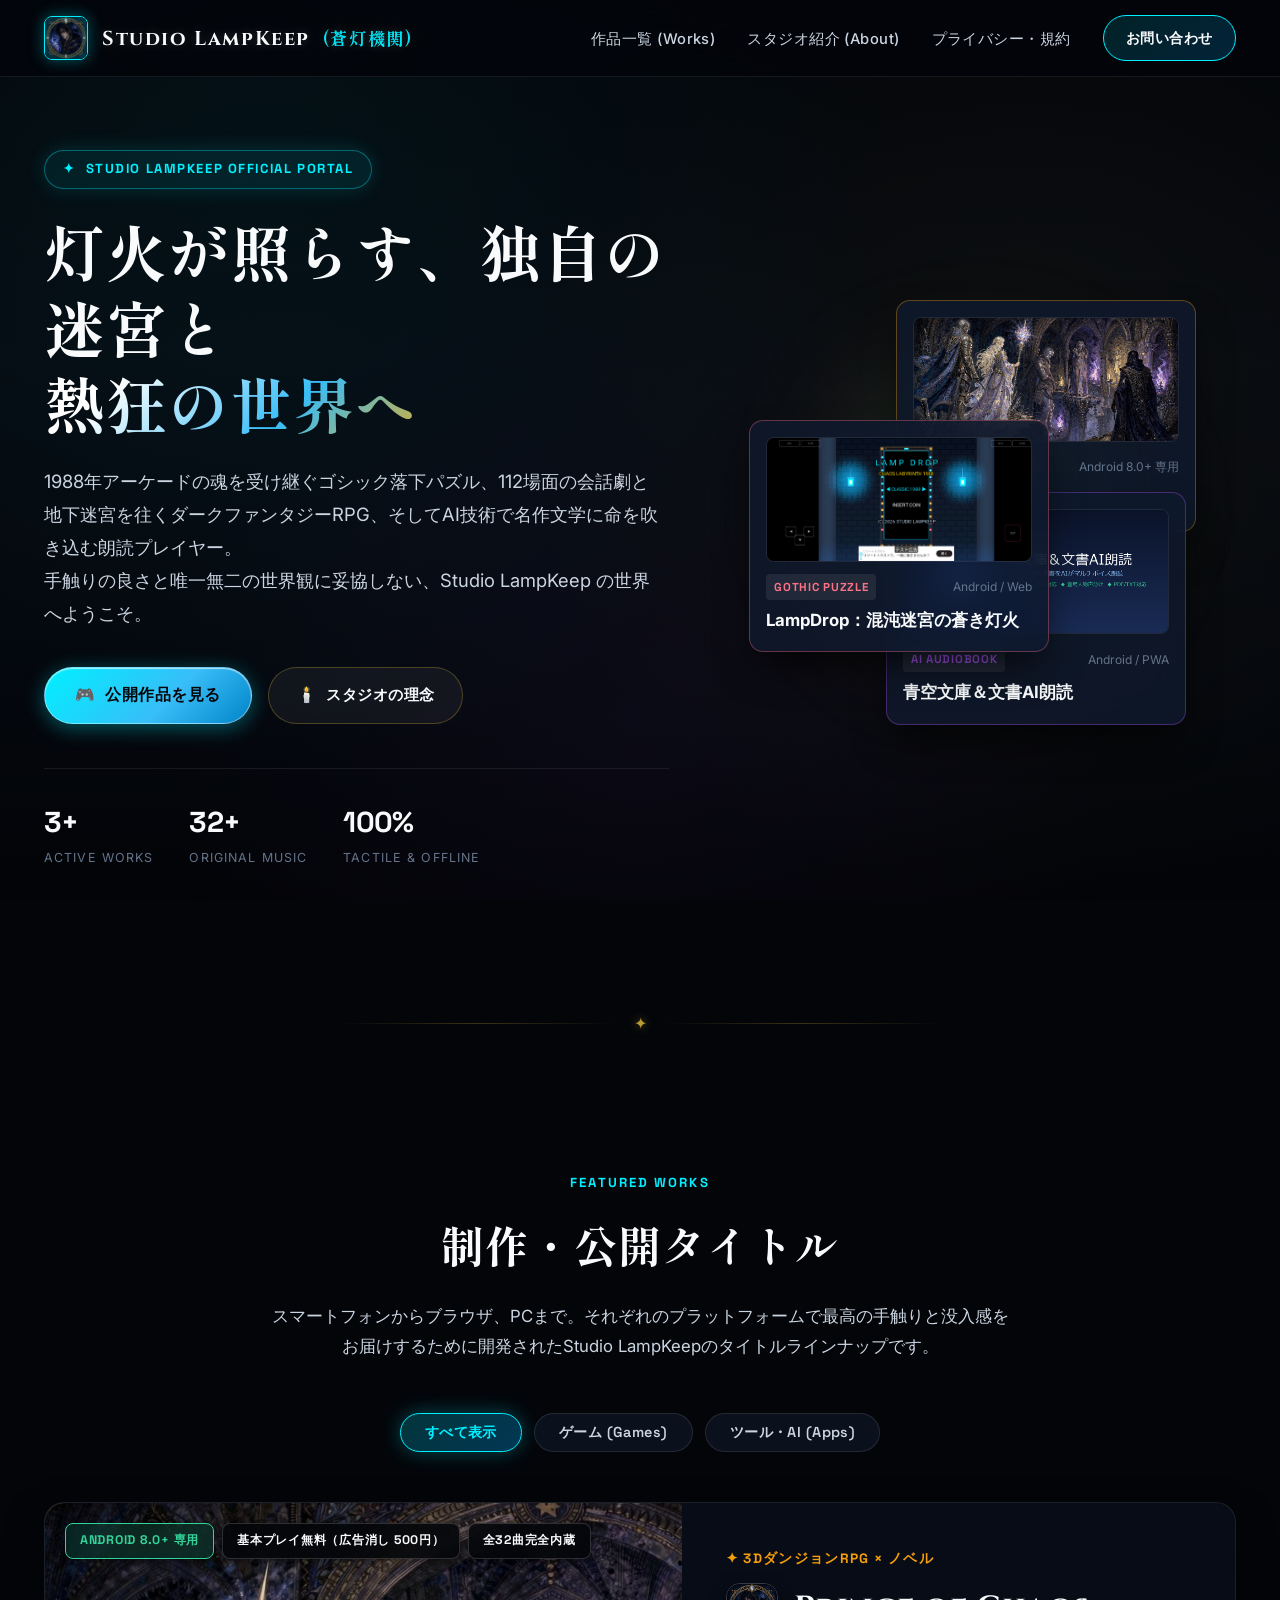
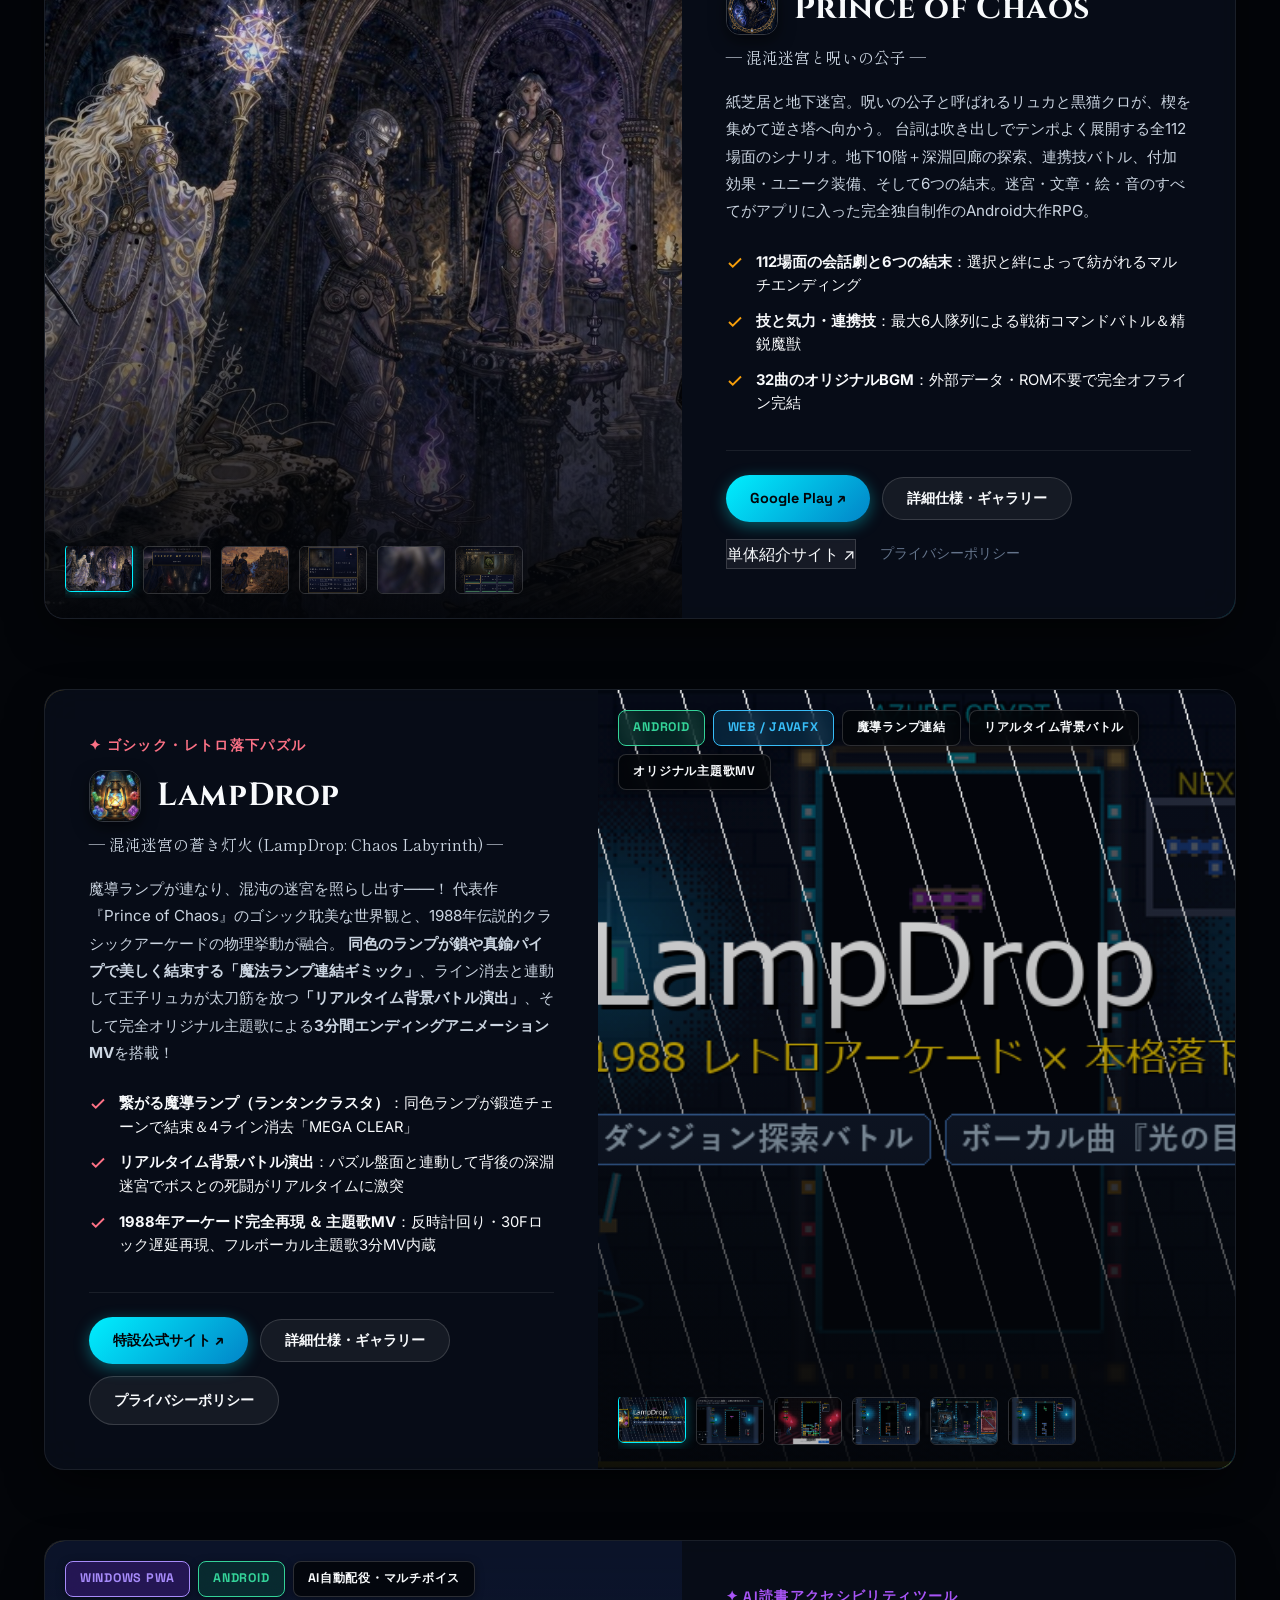
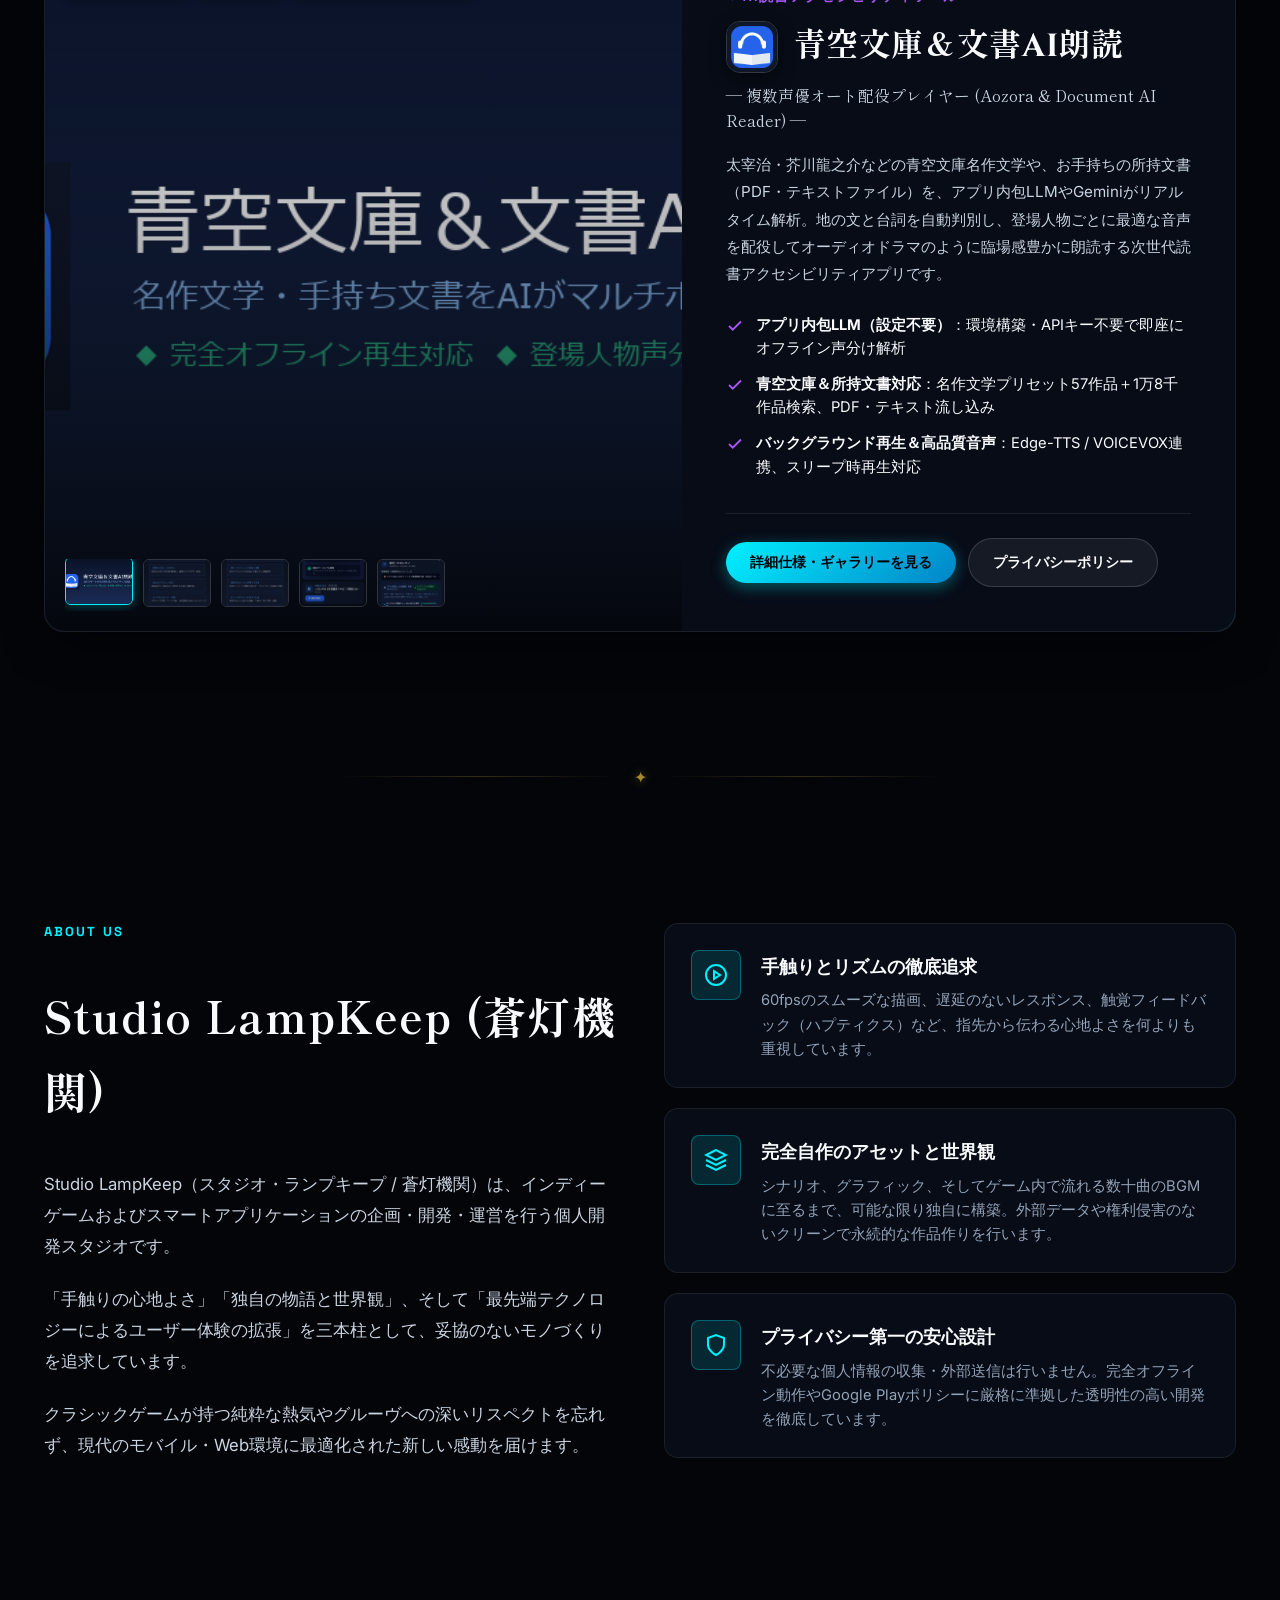
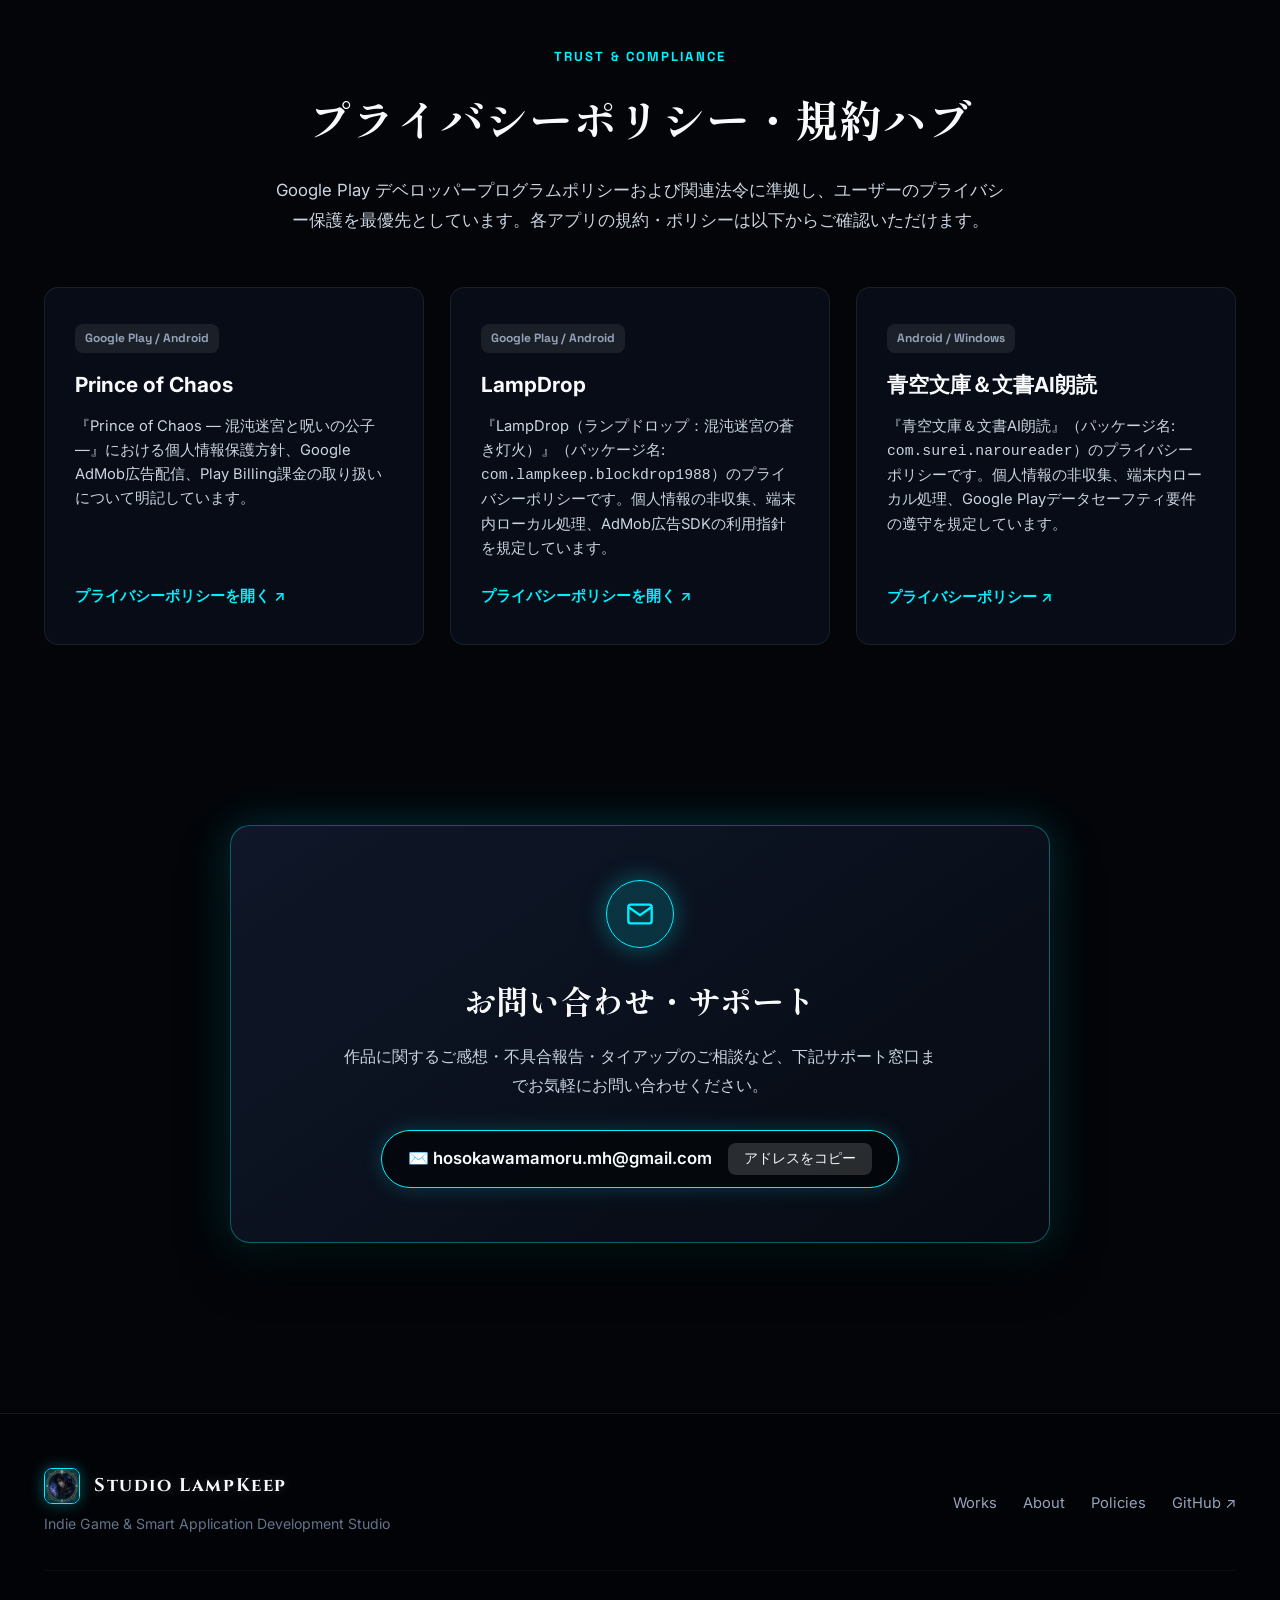
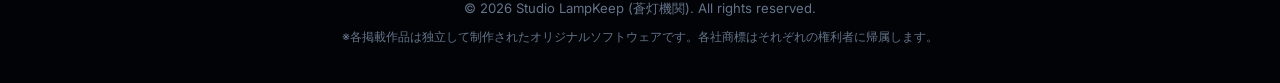
==== index.html @ 765d4ed0 "feat: sync updated LampDrop website, store promo assets, and high-res icon" ====
<!DOCTYPE html>
<html lang="ja">
<head>
  <meta charset="UTF-8">
  <meta name="viewport" content="width=device-width, initial-scale=1.0, viewport-fit=cover">
  <title>Studio LampKeep (蒼灯機関) - 公式Webサイト | インディーゲーム＆アプリ開発</title>
  
  <meta name="description" content="Studio LampKeep (蒼灯機関) の公式ポータルサイト。『Prince of Chaos (混沌迷宮と呪いの公子)』『LampDrop：混沌迷宮の蒼き灯火』『青空文庫＆文書AI朗読』をはじめとする独自の世界観と手触りにこだわったゲーム・アプリを開発・公開しています。">
  <meta name="keywords" content="Studio LampKeep, 蒼灯機関, Prince of Chaos, LampDrop, ランプドロップ, 青空文庫＆文書AI朗読, インディーゲーム, Androidゲーム, レトロゲーム">
  
  <!-- OGP -->
  <meta property="og:title" content="Studio LampKeep (蒼灯機関) - 公式Webサイト">
  <meta property="og:description" content="灯火が照らす、独自の迷宮と熱狂の世界へ。こだわり抜いたゲーム＆スマートツールをお届けします。">
  <meta property="og:type" content="website">
  <meta property="og:url" content="https://lampkeeper2026.github.io/">
  <meta property="og:image" content="https://lampkeeper2026.github.io/assets/img/poc/hero.jpg">
  <meta name="twitter:card" content="summary_large_image">

  <link rel="icon" type="image/png" href="favicon.png">
  <link rel="apple-touch-icon" href="assets/img/brand/logo.png">

  <!-- Google Fonts: Cinzel (Gothic Monumental) + Shippori Mincho (Literary Gothic) + Space Grotesk + Inter -->
  <link rel="preconnect" href="https://fonts.googleapis.com">
  <link rel="preconnect" href="https://fonts.gstatic.com" crossorigin>
  <link href="https://fonts.googleapis.com/css2?family=Cinzel:wght@600;700;800;900&family=Inter:wght@400;500;600;700&family=Shippori+Mincho:wght@500;600;700;800&family=Space+Grotesk:wght@600;700;800&display=swap" rel="stylesheet">

  <link rel="stylesheet" href="css/style.css">
</head>
<body>

  <!-- Ambient Particle Canvas Engine -->
  <div class="lantern-particle-wrapper" aria-hidden="true">
    <canvas id="lantern-canvas"></canvas>
    <div class="lantern-vignette"></div>
  </div>

  <!-- Site Header -->
  <header class="site-header">
    <div class="container nav-container">
      <a href="#" class="brand-logo">
        <div class="brand-icon-wrapper">
          <img src="assets/img/brand/logo.png" alt="Studio LampKeep Logo">
        </div>
        <div class="brand-name">Studio LampKeep <span>(蒼灯機関)</span></div>
      </a>

      <nav>
        <ul class="nav-links">
          <li><a href="#works" class="nav-link">作品一覧 (Works)</a></li>
          <li><a href="#about" class="nav-link">スタジオ紹介 (About)</a></li>
          <li><a href="#policies" class="nav-link">プライバシー・規約</a></li>
          <li><a href="#contact" class="nav-btn">お問い合わせ</a></li>
        </ul>
      </nav>

      <button class="mobile-menu-toggle" aria-label="Toggle Navigation Menu">
        <span></span>
        <span></span>
        <span></span>
      </button>
    </div>
  </header>

  <!-- Hero Section with Split Floating Showcase Deck -->
  <section class="hero-section">
    <div class="container">
      <div class="hero-grid">
        
        <!-- Left: Copy & Actions -->
        <div class="hero-content">
          <div class="hero-badge">
            <span>✦</span> STUDIO LAMPKEEP OFFICIAL PORTAL
          </div>
          <h1 class="hero-title">
            灯火が照らす、独自の迷宮と<br>
            <span class="gradient-text">熱狂の世界へ</span>
          </h1>
          <p class="hero-lead">
            1988年アーケードの魂を受け継ぐゴシック落下パズル、112場面の会話劇と地下迷宮を往くダークファンタジーRPG、そしてAI技術で名作文学に命を吹き込む朗読プレイヤー。<br>
            手触りの良さと唯一無二の世界観に妥協しない、Studio LampKeep の世界へようこそ。
          </p>

          <div class="hero-actions">
            <a href="#works" class="btn-primary">
              <span>🎮</span> 公開作品を見る
            </a>
            <a href="#about" class="btn-secondary">
              <span>🕯️</span> スタジオの理念
            </a>
          </div>

          <div class="hero-stats-bar">
            <div class="stat-item">
              <div class="stat-number">3+</div>
              <div class="stat-label">Active Works</div>
            </div>
            <div class="stat-item">
              <div class="stat-number">32+</div>
              <div class="stat-label">Original Music</div>
            </div>
            <div class="stat-item">
              <div class="stat-number">100%</div>
              <div class="stat-label">Tactile & Offline</div>
            </div>
          </div>
        </div>

        <!-- Right: Floating Interactive Showcase Deck -->
        <div class="hero-deck-wrapper" aria-hidden="true">
          <div class="deck-glow-ambient"></div>

          <!-- Mini Card 1: PoC -->
          <a href="#works" class="deck-card card-poc" data-open-modal="poc">
            <img src="assets/img/poc/hero.jpg" alt="Prince of Chaos" class="deck-thumb">
            <div class="deck-meta">
              <span class="deck-tag" style="color:var(--poc-gold); border-color:var(--poc-gold);">3D Dungeon RPG</span>
              <span class="deck-platform">Android 8.0+ 専用</span>
            </div>
            <div class="deck-title">Prince of Chaos</div>
          </a>

          <!-- Mini Card 2: LampDrop -->
          <a href="#works" class="deck-card card-lampdrop" data-open-modal="blockdrop">
            <img src="assets/img/blockdrop/lampdrop_title.png" alt="LampDrop" class="deck-thumb">
            <div class="deck-meta">
              <span class="deck-tag" style="color:var(--lampdrop-rose); border-color:var(--lampdrop-rose);">Gothic Puzzle</span>
              <span class="deck-platform">Android / Web</span>
            </div>
            <div class="deck-title">LampDrop：混沌迷宮の蒼き灯火</div>
          </a>

          <!-- Mini Card 3: Reader -->
          <a href="#works" class="deck-card card-reader" data-open-modal="novelreader">
            <img src="assets/img/novelreader/feature_graphic.png" alt="青空文庫＆文書AI朗読" class="deck-thumb">
            <div class="deck-meta">
              <span class="deck-tag" style="color:var(--reader-violet); border-color:var(--reader-violet);">AI Audiobook</span>
              <span class="deck-platform">Android / PWA</span>
            </div>
            <div class="deck-title">青空文庫＆文書AI朗読</div>
          </a>
        </div>

      </div>
    </div>
  </section>

  <!-- Alchemical Divider -->
  <div class="alchemical-divider">
    <span class="divider-line"></span>
    <span class="divider-gem">✦</span>
    <span class="divider-line"></span>
  </div>

  <!-- Works Showcase Section -->
  <section id="works" class="section">
    <div class="container">
      <div class="section-header">
        <span class="section-tag">Featured Works</span>
        <h2 class="section-title">制作・公開タイトル</h2>
        <p class="section-desc">
          スマートフォンからブラウザ、PCまで。それぞれのプラットフォームで最高の手触りと没入感をお届けするために開発されたStudio LampKeepのタイトルラインナップです。
        </p>
      </div>

      <!-- Filter Bar -->
      <div class="filter-bar">
        <button class="filter-btn active" data-filter="all">すべて表示</button>
        <button class="filter-btn" data-filter="game">ゲーム (Games)</button>
        <button class="filter-btn" data-filter="app">ツール・AI (Apps)</button>
      </div>

      <div class="works-list">

        <!-- Project 1: Prince of Chaos -->
        <article class="work-card theme-gold" data-category="game">
          <div class="work-visual">
            <img src="assets/img/poc/hero.jpg" alt="Prince of Chaos ― 混沌迷宮と呪いの公子 ―" class="work-visual-main">
            <div class="work-visual-overlay"></div>
            <div class="work-visual-badges">
              <span class="badge-tag platform-android">Android 8.0+ 専用</span>
              <span class="badge-tag">基本プレイ無料（広告消し 500円）</span>
              <span class="badge-tag">全32曲完全内蔵</span>
            </div>
            <div class="work-visual-thumbs">
              <img src="assets/img/poc/hero.jpg" alt="Hero Art" data-src="assets/img/poc/hero.jpg" class="active">
              <img src="assets/img/poc/01_title.jpg" alt="Title" data-src="assets/img/poc/01_title.jpg">
              <img src="assets/img/poc/story_prologue.jpg" alt="Story" data-src="assets/img/poc/story_prologue.jpg">
              <img src="assets/img/poc/05_maze.jpg" alt="Dungeon" data-src="assets/img/poc/05_maze.jpg">
              <img src="assets/img/poc/boss.jpg" alt="Boss" data-src="assets/img/poc/boss.jpg">
              <img src="assets/img/poc/07_battle.jpg" alt="Battle" data-src="assets/img/poc/07_battle.jpg">
            </div>
          </div>

          <div class="work-info">
            <div>
              <div class="work-category gold">✦ 3DダンジョンRPG × ノベル</div>
              <div class="work-title-group">
                <img src="assets/img/poc/icon.png" alt="Prince of Chaos Icon" class="work-app-icon">
                <h3 class="work-title">Prince of Chaos</h3>
              </div>
              <p class="work-subtitle">― 混沌迷宮と呪いの公子 ―</p>
              <p class="work-description">
                紙芝居と地下迷宮。呪いの公子と呼ばれるリュカと黒猫クロが、楔を集めて逆さ塔へ向かう。
                台詞は吹き出しでテンポよく展開する全112場面のシナリオ。地下10階＋深淵回廊の探索、連携技バトル、付加効果・ユニーク装備、そして6つの結末。迷宮・文章・絵・音のすべてがアプリに入った完全独自制作のAndroid大作RPG。
              </p>

              <ul class="work-features">
                <li>
                  <svg width="18" height="18" viewBox="0 0 24 24" fill="none" stroke="currentColor" stroke-width="2.5"><polyline points="20 6 9 17 4 12"></polyline></svg>
                  <span><strong>112場面の会話劇と6つの結末</strong>：選択と絆によって紡がれるマルチエンディング</span>
                </li>
                <li>
                  <svg width="18" height="18" viewBox="0 0 24 24" fill="none" stroke="currentColor" stroke-width="2.5"><polyline points="20 6 9 17 4 12"></polyline></svg>
                  <span><strong>技と気力・連携技</strong>：最大6人隊列による戦術コマンドバトル＆精鋭魔獣</span>
                </li>
                <li>
                  <svg width="18" height="18" viewBox="0 0 24 24" fill="none" stroke="currentColor" stroke-width="2.5"><polyline points="20 6 9 17 4 12"></polyline></svg>
                  <span><strong>32曲のオリジナルBGM</strong>：外部データ・ROM不要で完全オフライン完結</span>
                </li>
              </ul>
            </div>

            <div class="work-footer">
              <a href="https://play.google.com/apps/testing/com.lampkeep.princeofchaos" target="_blank" rel="noopener" class="btn-card-action btn-card-primary">
                Google Play ↗
              </a>
              <button class="btn-card-action btn-card-secondary" data-open-modal="poc">
                詳細仕様・ギャラリー
              </button>
              <a href="https://lampkeeper2026.github.io/prince-of-chaos/" target="_blank" rel="noopener" class="btn-card-secondary">
                単体紹介サイト ↗
              </a>
              <a href="https://lampkeeper2026.github.io/prince-of-chaos-privacy/" target="_blank" rel="noopener" class="btn-card-ghost">
                プライバシーポリシー
              </a>
            </div>
          </div>
        </article>

        <!-- Project 2: LampDrop -->
        <article class="work-card reverse theme-pink" data-category="game">
          <div class="work-visual">
            <img src="assets/img/blockdrop/feature_graphic.png" alt="LampDrop" class="work-visual-main">
            <div class="work-visual-overlay"></div>
            <div class="work-visual-badges">
              <span class="badge-tag platform-android">Android</span>
              <span class="badge-tag platform-web">Web / JavaFX</span>
              <span class="badge-tag">魔導ランプ連結</span>
              <span class="badge-tag">リアルタイム背景バトル</span>
              <span class="badge-tag">オリジナル主題歌MV</span>
            </div>
            <div class="work-visual-thumbs">
              <img src="assets/img/blockdrop/feature_graphic.png" alt="LampDrop Feature Graphic" data-src="assets/img/blockdrop/feature_graphic.png" class="active">
              <img src="assets/img/blockdrop/promo_02_battle.png" alt="LampDrop Battle" data-src="assets/img/blockdrop/promo_02_battle.png">
              <img src="assets/img/blockdrop/battle_title.png" alt="LampDrop Battle Title" data-src="assets/img/blockdrop/battle_title.png">
              <img src="assets/img/blockdrop/battle_gameplay.png" alt="LampDrop Gameplay" data-src="assets/img/blockdrop/battle_gameplay.png">
              <img src="assets/img/blockdrop/card_crescent_slash.png" alt="Crescent Slash Battle" data-src="assets/img/blockdrop/card_crescent_slash.png">
              <img src="assets/img/blockdrop/lampdrop_stacked.png" alt="LampDrop Stacked" data-src="assets/img/blockdrop/lampdrop_stacked.png">
            </div>
          </div>

          <div class="work-info">
            <div>
              <div class="work-category pink">✦ ゴシック・レトロ落下パズル</div>
              <div class="work-title-group">
                <img src="assets/img/blockdrop/icon.png" alt="LampDrop Icon" class="work-app-icon">
                <h3 class="work-title">LampDrop</h3>
              </div>
              <p class="work-subtitle">― 混沌迷宮の蒼き灯火 (LampDrop: Chaos Labyrinth) ―</p>
              <p class="work-description">
                魔導ランプが連なり、混沌の迷宮を照らし出す――！
                代表作『Prince of Chaos』のゴシック耽美な世界観と、1988年伝説的クラシックアーケードの物理挙動が融合。
                <strong>同色のランプが鎖や真鍮パイプで美しく結束する「魔法ランプ連結ギミック」</strong>、ライン消去と連動して王子リュカが太刀筋を放つ<strong>「リアルタイム背景バトル演出」</strong>、そして完全オリジナル主題歌による<strong>3分間エンディングアニメーションMV</strong>を搭載！
              </p>

              <ul class="work-features">
                <li>
                  <svg width="18" height="18" viewBox="0 0 24 24" fill="none" stroke="currentColor" stroke-width="2.5"><polyline points="20 6 9 17 4 12"></polyline></svg>
                  <span><strong>繋がる魔導ランプ（ランタンクラスタ）</strong>：同色ランプが鍛造チェーンで結束＆4ライン消去「MEGA CLEAR」</span>
                </li>
                <li>
                  <svg width="18" height="18" viewBox="0 0 24 24" fill="none" stroke="currentColor" stroke-width="2.5"><polyline points="20 6 9 17 4 12"></polyline></svg>
                  <span><strong>リアルタイム背景バトル演出</strong>：パズル盤面と連動して背後の深淵迷宮でボスとの死闘がリアルタイムに激突</span>
                </li>
                <li>
                  <svg width="18" height="18" viewBox="0 0 24 24" fill="none" stroke="currentColor" stroke-width="2.5"><polyline points="20 6 9 17 4 12"></polyline></svg>
                  <span><strong>1988年アーケード完全再現 ＆ 主題歌MV</strong>：反時計回り・30Fロック遅延再現、フルボーカル主題歌3分MV内蔵</span>
                </li>
              </ul>
            </div>

            <div class="work-footer">
              <a href="lampdrop/index.html" class="btn-card-action btn-card-primary">
                特設公式サイト ↗
              </a>
              <button class="btn-card-action btn-card-secondary" data-open-modal="blockdrop">
                詳細仕様・ギャラリー
              </button>
              <a href="lampdrop-privacy.html" class="btn-card-action btn-card-secondary">
                プライバシーポリシー
              </a>
            </div>
          </div>
        </article>

        <!-- Project 3: Novel AI Reader -->
        <article class="work-card theme-purple" data-category="app">
          <div class="work-visual">
            <img src="assets/img/novelreader/feature_graphic.png" alt="青空文庫＆文書AI朗読" class="work-visual-main">
            <div class="work-visual-overlay"></div>
            <div class="work-visual-badges">
              <span class="badge-tag platform-windows">Windows PWA</span>
              <span class="badge-tag platform-android">Android</span>
              <span class="badge-tag">AI自動配役・マルチボイス</span>
            </div>
            <div class="work-visual-thumbs">
              <img src="assets/img/novelreader/feature_graphic.png" alt="Feature" data-src="assets/img/novelreader/feature_graphic.png" class="active">
              <img src="assets/img/novelreader/01_screenshot.png" alt="Reader" data-src="assets/img/novelreader/01_screenshot.png">
              <img src="assets/img/novelreader/02_screenshot.png" alt="Search" data-src="assets/img/novelreader/02_screenshot.png">
              <img src="assets/img/novelreader/03_player.png" alt="Player" data-src="assets/img/novelreader/03_player.png">
              <img src="assets/img/novelreader/04_settings.png" alt="Settings" data-src="assets/img/novelreader/04_settings.png">
            </div>
          </div>

          <div class="work-info">
            <div>
              <div class="work-category purple">✦ AI読書アクセシビリティツール</div>
              <div class="work-title-group">
                <img src="assets/img/novelreader/icon.png" alt="Aozora & Document AI Reader Icon" class="work-app-icon">
                <h3 class="work-title">青空文庫＆文書AI朗読</h3>
              </div>
              <p class="work-subtitle">― 複数声優オート配役プレイヤー (Aozora & Document AI Reader) ―</p>
              <p class="work-description">
                太宰治・芥川龍之介などの青空文庫名作文学や、お手持ちの所持文書（PDF・テキストファイル）を、アプリ内包LLMやGeminiがリアルタイム解析。地の文と台詞を自動判別し、登場人物ごとに最適な音声を配役してオーディオドラマのように臨場感豊かに朗読する次世代読書アクセシビリティアプリです。
              </p>

              <ul class="work-features">
                <li>
                  <svg width="18" height="18" viewBox="0 0 24 24" fill="none" stroke="currentColor" stroke-width="2.5"><polyline points="20 6 9 17 4 12"></polyline></svg>
                  <span><strong>アプリ内包LLM（設定不要）</strong>：環境構築・APIキー不要で即座にオフライン声分け解析</span>
                </li>
                <li>
                  <svg width="18" height="18" viewBox="0 0 24 24" fill="none" stroke="currentColor" stroke-width="2.5"><polyline points="20 6 9 17 4 12"></polyline></svg>
                  <span><strong>青空文庫＆所持文書対応</strong>：名作文学プリセット57作品＋1万8千作品検索、PDF・テキスト流し込み</span>
                </li>
                <li>
                  <svg width="18" height="18" viewBox="0 0 24 24" fill="none" stroke="currentColor" stroke-width="2.5"><polyline points="20 6 9 17 4 12"></polyline></svg>
                  <span><strong>バックグラウンド再生＆高品質音声</strong>：Edge-TTS / VOICEVOX連携、スリープ時再生対応</span>
                </li>
              </ul>
            </div>

            <div class="work-footer">
              <button class="btn-card-action btn-card-primary" data-open-modal="novelreader">
                詳細仕様・ギャラリーを見る
              </button>
              <a href="privacy.html" class="btn-card-action btn-card-secondary">
                プライバシーポリシー
              </a>
            </div>
          </div>
        </article>

      </div>
    </div>
  </section>

  <!-- Alchemical Divider -->
  <div class="alchemical-divider">
    <span class="divider-line"></span>
    <span class="divider-gem">✦</span>
    <span class="divider-line"></span>
  </div>

  <!-- About Section -->
  <section id="about" class="section">
    <div class="container">
      <div class="about-grid">
        <div class="about-text">
          <span class="section-tag">About Us</span>
          <h2 class="section-title">Studio LampKeep (蒼灯機関)</h2>
          <p>
            Studio LampKeep（スタジオ・ランプキープ / 蒼灯機関）は、インディーゲームおよびスマートアプリケーションの企画・開発・運営を行う個人開発スタジオです。
          </p>
          <p>
            「手触りの心地よさ」「独自の物語と世界観」、そして「最先端テクノロジーによるユーザー体験の拡張」を三本柱として、妥協のないモノづくりを追求しています。
          </p>
          <p>
            クラシックゲームが持つ純粋な熱気やグルーヴへの深いリスペクトを忘れず、現代のモバイル・Web環境に最適化された新しい感動を届けます。
          </p>
        </div>

        <div class="about-features">
          <div class="about-feature-box">
            <div class="about-feature-icon">
              <svg width="24" height="24" viewBox="0 0 24 24" fill="none" stroke="currentColor" stroke-width="2"><circle cx="12" cy="12" r="10"></circle><polygon points="10 8 16 12 10 16 10 8"></polygon></svg>
            </div>
            <div class="about-feature-info">
              <h4>手触りとリズムの徹底追求</h4>
              <p>60fpsのスムーズな描画、遅延のないレスポンス、触覚フィードバック（ハプティクス）など、指先から伝わる心地よさを何よりも重視しています。</p>
            </div>
          </div>

          <div class="about-feature-box">
            <div class="about-feature-icon">
              <svg width="24" height="24" viewBox="0 0 24 24" fill="none" stroke="currentColor" stroke-width="2"><path d="M12 2L2 7l10 5 10-5-10-5zM2 17l10 5 10-5M2 12l10 5 10-5"></path></svg>
            </div>
            <div class="about-feature-info">
              <h4>完全自作のアセットと世界観</h4>
              <p>シナリオ、グラフィック、そしてゲーム内で流れる数十曲のBGMに至るまで、可能な限り独自に構築。外部データや権利侵害のないクリーンで永続的な作品作りを行います。</p>
            </div>
          </div>

          <div class="about-feature-box">
            <div class="about-feature-icon">
              <svg width="24" height="24" viewBox="0 0 24 24" fill="none" stroke="currentColor" stroke-width="2"><path d="M12 22s8-4 8-10V5l-8-3-8 3v7c0 6 8 10 8 10z"></path></svg>
            </div>
            <div class="about-feature-info">
              <h4>プライバシー第一の安心設計</h4>
              <p>不必要な個人情報の収集・外部送信は行いません。完全オフライン動作やGoogle Playポリシーに厳格に準拠した透明性の高い開発を徹底しています。</p>
            </div>
          </div>
        </div>
      </div>
    </div>
  </section>

  <!-- Policies & Trust Section -->
  <section id="policies" class="section">
    <div class="container">
      <div class="section-header">
        <span class="section-tag">Trust & Compliance</span>
        <h2 class="section-title">プライバシーポリシー・規約ハブ</h2>
        <p class="section-desc">
          Google Play デベロッパープログラムポリシーおよび関連法令に準拠し、ユーザーのプライバシー保護を最優先としています。各アプリの規約・ポリシーは以下からご確認いただけます。
        </p>
      </div>

      <div class="policy-cards">
        <!-- Policy Card 1 -->
        <div class="policy-card">
          <div class="policy-card-top">
            <span class="policy-badge">Google Play / Android</span>
            <h3>Prince of Chaos</h3>
            <p>
              『Prince of Chaos ― 混沌迷宮と呪いの公子 ―』における個人情報保護方針、Google AdMob広告配信、Play Billing課金の取り扱いについて明記しています。
            </p>
          </div>
          <a href="https://lampkeeper2026.github.io/prince-of-chaos-privacy/" target="_blank" rel="noopener" class="policy-link-btn">
            プライバシーポリシーを開く ↗
          </a>
        </div>

        <!-- Policy Card 2 -->
        <div class="policy-card">
          <div class="policy-card-top">
            <span class="policy-badge">Google Play / Android</span>
            <h3>LampDrop</h3>
            <p>
              『LampDrop（ランプドロップ：混沌迷宮の蒼き灯火）』（パッケージ名: <code>com.lampkeep.blockdrop1988</code>）のプライバシーポリシーです。個人情報の非収集、端末内ローカル処理、AdMob広告SDKの利用指針を規定しています。
            </p>
          </div>
          <a href="lampdrop-privacy.html" class="policy-link-btn">
            プライバシーポリシーを開く ↗
          </a>
        </div>

        <!-- Policy Card 3 -->
        <div class="policy-card">
          <div class="policy-card-top">
            <span class="policy-badge">Android / Windows</span>
            <h3>青空文庫＆文書AI朗読</h3>
            <p>
              『青空文庫＆文書AI朗読』（パッケージ名: <code>com.surei.naroureader</code>）のプライバシーポリシーです。個人情報の非収集、端末内ローカル処理、Google Playデータセーフティ要件の遵守を規定しています。
            </p>
          </div>
          <div style="display:flex; gap:16px;">
            <a href="privacy.html" class="policy-link-btn">
              プライバシーポリシー ↗
            </a>
          </div>
        </div>
      </div>
    </div>
  </section>

  <!-- Contact Section -->
  <section id="contact" class="section">
    <div class="container">
      <div class="contact-box">
        <div class="contact-icon">
          <svg width="28" height="28" viewBox="0 0 24 24" fill="none" stroke="currentColor" stroke-width="2"><path d="M4 4h16c1.1 0 2 .9 2 2v12c0 1.1-.9 2-2 2H4c-1.1 0-2-.9-2-2V6c0-1.1.9-2 2-2z"></path><polyline points="22,6 12,13 2,6"></polyline></svg>
        </div>
        <h3>お問い合わせ・サポート</h3>
        <p>
          作品に関するご感想・不具合報告・タイアップのご相談など、下記サポート窓口までお気軽にお問い合わせください。
        </p>

        <div class="contact-mail-pill">
          <span>✉️ hosokawamamoru.mh@gmail.com</span>
          <button class="copy-btn" data-copy-target="hosokawamamoru.mh@gmail.com">アドレスをコピー</button>
        </div>
      </div>
    </div>
  </section>

  <!-- Site Footer -->
  <footer class="site-footer">
    <div class="container">
      <div class="footer-content">
        <div class="footer-brand">
          <div class="brand-logo" style="margin-bottom:8px;">
            <div class="brand-icon-wrapper" style="width:36px; height:36px;">
              <img src="assets/img/brand/logo.png" alt="Logo">
            </div>
            <div class="brand-name" style="font-size:1.15rem;">Studio LampKeep</div>
          </div>
          <p>Indie Game & Smart Application Development Studio</p>
        </div>

        <ul class="footer-links">
          <li><a href="#works">Works</a></li>
          <li><a href="#about">About</a></li>
          <li><a href="#policies">Policies</a></li>
          <li><a href="https://github.com/LampKeeper2026" target="_blank" rel="noopener">GitHub ↗</a></li>
        </ul>
      </div>

      <div class="footer-bottom">
        <p>© 2026 Studio LampKeep (蒼灯機関). All rights reserved.</p>
        <p style="margin-top:6px; font-size:0.78rem; color:#64748b;">
          ※各掲載作品は独立して制作されたオリジナルソフトウェアです。各社商標はそれぞれの権利者に帰属します。
        </p>
      </div>
    </div>
  </footer>

  <!-- Modal Details Dialog (Enhanced Lightbox) -->
  <div id="details-modal" class="modal-backdrop">
    <div class="modal-container">
      <button class="modal-close-btn" aria-label="Close dialog">
        <svg width="22" height="22" viewBox="0 0 24 24" fill="none" stroke="currentColor" stroke-width="2.5"><line x1="18" y1="6" x2="6" y2="18"></line><line x1="6" y1="6" x2="18" y2="18"></line></svg>
      </button>
      <div id="modal-content-area" class="modal-body">
        <!-- Content injected dynamically via main.js -->
      </div>
    </div>
  </div>

  <!-- Mobile Bottom Navigation Bar (片手操作フレンドリー) -->
  <nav class="mobile-bottom-bar" aria-label="Mobile Navigation">
    <a href="#works" class="mobile-bottom-item active">
      <svg viewBox="0 0 24 24" fill="none" stroke="currentColor" stroke-width="2"><circle cx="12" cy="12" r="10"></circle><polygon points="10 8 16 12 10 16 10 8"></polygon></svg>
      <span>Works</span>
    </a>
    <a href="#about" class="mobile-bottom-item">
      <svg viewBox="0 0 24 24" fill="none" stroke="currentColor" stroke-width="2"><path d="M12 2L2 7l10 5 10-5-10-5zM2 17l10 5 10-5M2 12l10 5 10-5"></path></svg>
      <span>About</span>
    </a>
    <a href="#policies" class="mobile-bottom-item">
      <svg viewBox="0 0 24 24" fill="none" stroke="currentColor" stroke-width="2"><path d="M12 22s8-4 8-10V5l-8-3-8 3v7c0 6 8 10 8 10z"></path></svg>
      <span>Policy</span>
    </a>
    <a href="#contact" class="mobile-bottom-item">
      <svg viewBox="0 0 24 24" fill="none" stroke="currentColor" stroke-width="2"><path d="M4 4h16c1.1 0 2 .9 2 2v12c0 1.1-.9 2-2 2H4c-1.1 0-2-.9-2-2V6c0-1.1.9-2 2-2z"></path><polyline points="22,6 12,13 2,6"></polyline></svg>
      <span>Contact</span>
    </a>
  </nav>

  <script src="js/main.js"></script>
</body>
</html>
---- css/style.css ----
/* ==========================================================================
   Studio LampKeep (蒼灯機関) - Official Design System v2.0
   Jointly crafted by Art Director, UI/UX Specialist, & Creative Motion Specialist
   ========================================================================== */

:root {
  /* --- 1. 深淵・ベースマテリアル (Obsidian & Void Abyss) --- */
  --bg-abyss-pure: #030509;
  --bg-abyss-deep: #060a12;
  --bg-surface-glass: rgba(10, 16, 28, 0.72);
  --bg-surface-elevated: rgba(16, 25, 44, 0.85);
  --bg-card: rgba(15, 23, 42, 0.65);
  
  /* --- 2. 蒼灯の神秘光 (Mystic Azure & Cyan Pulse) --- */
  --lamp-cyan-core: #00f0ff;
  --lamp-cyan-glow: rgba(0, 240, 255, 0.35);
  --lamp-cyan-deep: #0284c7;
  --lamp-cyan-subtle: rgba(0, 240, 255, 0.08);

  /* --- 3. 真鍮＆アンティークゴールド (Antique Brass & Alchemy) --- */
  --brass-highlight: #fef08a;
  --brass-gold: #d4af37;
  --brass-shadow: #78350f;
  --brass-glow: rgba(212, 175, 55, 0.35);

  /* --- 4. 作品シグネチャーカラー (Signature Palettes) --- */
  /* Prince of Chaos: 黄金と呪いの深紅 */
  --poc-gold: #f59e0b;
  --poc-crimson: #e11d48;
  --poc-glow: rgba(245, 158, 11, 0.32);

  /* LampDrop: 魔導ランプのルビー＆ティール */
  --lampdrop-rose: #fb7185;
  --lampdrop-cyan: #22d3ee;
  --lampdrop-glow: rgba(251, 113, 133, 0.32);

  /* 青空文庫＆文書AI朗読: 言霊のエーテルバイオレット */
  --reader-violet: #a855f7;
  --reader-indigo: #6366f1;
  --reader-glow: rgba(168, 85, 247, 0.32);

  /* --- 5. タイポグラフィ --- */
  --text-pure: #f8fafc;
  --text-silver: #cbd5e1;
  --text-muted: #94a3b8;
  --text-dim: #64748b;
  --text-gold-accent: #fde047;

  --font-serif-gothic: 'Cinzel', 'Shippori Mincho', 'Noto Serif JP', serif;
  --font-heading-mincho: 'Shippori Mincho', 'Noto Serif JP', serif;
  --font-spec: 'Space Grotesk', -apple-system, BlinkMacSystemFont, sans-serif;
  --font-base: 'Inter', -apple-system, BlinkMacSystemFont, 'Hiragino Sans', 'Noto Sans JP', sans-serif;

  /* --- 6. 境界線＆シャドウ --- */
  --border-ornate: 1px solid rgba(212, 175, 55, 0.22);
  --border-glass: 1px solid rgba(255, 255, 255, 0.08);
  --border-glow-cyan: rgba(0, 240, 255, 0.35);
  
  --radius-sm: 8px;
  --radius-md: 14px;
  --radius-lg: 20px;
  --radius-full: 9999px;

  --shadow-card: 0 16px 45px -10px rgba(0, 0, 0, 0.75);
  --shadow-glow-cyan: 0 0 40px -5px rgba(0, 240, 255, 0.3);
}

*, *::before, *::after {
  box-sizing: border-box;
  margin: 0;
  padding: 0;
}

html {
  scroll-behavior: smooth;
  color-scheme: dark;
}

body {
  font-family: var(--font-base);
  background-color: var(--bg-abyss-pure);
  color: var(--text-silver);
  line-height: 1.75;
  overflow-x: hidden;
  background-image: 
    radial-gradient(circle at 20% 15%, rgba(0, 240, 255, 0.07) 0%, transparent 50%),
    radial-gradient(circle at 80% 45%, rgba(212, 175, 55, 0.06) 0%, transparent 45%),
    radial-gradient(circle at 50% 80%, rgba(168, 85, 247, 0.05) 0%, transparent 50%),
    linear-gradient(to bottom, #030509, #060a12 40%, #04070d 80%, #020306);
  background-attachment: fixed;
  min-height: 100vh;
  position: relative;
  touch-action: manipulation;
}

/* スクロール位置のオフセット補正 */
section[id] {
  scroll-margin-top: 90px;
}

a {
  color: inherit;
  text-decoration: none;
}

img {
  max-width: 100%;
  height: auto;
  display: block;
}

button {
  font-family: inherit;
  cursor: pointer;
  border: none;
  background: none;
}

.container {
  width: 100%;
  max-width: 1240px;
  margin: 0 auto;
  padding: 0 24px;
}

/* ==========================================================================
   Ambient Particle Canvas Engine
   ========================================================================== */
.lantern-particle-wrapper {
  position: absolute;
  top: 0;
  left: 0;
  width: 100%;
  height: 100%;
  pointer-events: none;
  overflow: hidden;
  z-index: 1;
}

#lantern-canvas {
  position: absolute;
  top: 0;
  left: 0;
  width: 100%;
  height: 100%;
  display: block;
}

.lantern-vignette {
  position: absolute;
  inset: 0;
  background: radial-gradient(
    circle at 50% 35%,
    transparent 15%,
    rgba(3, 5, 9, 0.4) 60%,
    rgba(3, 5, 9, 0.95) 100%
  );
  pointer-events: none;
}

/* ==========================================================================
   Header & Navigation
   ========================================================================== */
.site-header {
  position: fixed;
  top: 0;
  left: 0;
  width: 100%;
  z-index: 1000;
  background: rgba(3, 5, 9, 0.78);
  backdrop-filter: blur(18px) saturate(160%);
  -webkit-backdrop-filter: blur(18px) saturate(160%);
  border-bottom: 1px solid rgba(255, 255, 255, 0.08);
  transition: all 0.35s ease;
}

.site-header.scrolled {
  background: rgba(3, 5, 9, 0.94);
  box-shadow: 0 4px 25px rgba(0, 0, 0, 0.6);
  border-bottom-color: rgba(0, 240, 255, 0.2);
}

.nav-container {
  display: flex;
  align-items: center;
  justify-content: space-between;
  height: 76px;
}

.brand-logo {
  display: flex;
  align-items: center;
  gap: 14px;
  font-family: var(--font-serif-gothic);
  font-weight: 700;
  font-size: 1.25rem;
  letter-spacing: 0.08em;
  transition: transform 0.25s ease;
}

.brand-logo:hover {
  transform: translateY(-1px);
}

.brand-icon-wrapper {
  width: 44px;
  height: 44px;
  border-radius: var(--radius-sm);
  background: linear-gradient(135deg, rgba(0, 240, 255, 0.25), rgba(16, 25, 44, 0.8));
  border: 1px solid var(--lamp-cyan-core);
  display: flex;
  align-items: center;
  justify-content: center;
  box-shadow: 0 0 15px var(--lamp-cyan-glow);
  overflow: hidden;
  position: relative;
}

.brand-icon-wrapper::after {
  content: '';
  position: absolute;
  inset: 0;
  border-radius: inherit;
  box-shadow: inset 0 0 8px rgba(0, 240, 255, 0.4);
}

.brand-icon-wrapper img {
  width: 100%;
  height: 100%;
  object-fit: cover;
}

.brand-name {
  color: var(--text-pure);
  text-shadow: 0 0 12px rgba(255, 255, 255, 0.2);
}

.brand-name span {
  font-family: var(--font-heading-mincho);
  color: var(--lamp-cyan-core);
  font-size: 0.85em;
  margin-left: 6px;
  letter-spacing: 0.1em;
  opacity: 0.95;
}

.nav-links {
  display: flex;
  gap: 32px;
  align-items: center;
  list-style: none;
}

.nav-link {
  font-size: 0.92rem;
  color: var(--text-silver);
  font-weight: 500;
  letter-spacing: 0.03em;
  transition: color 0.25s ease;
  position: relative;
  padding: 6px 0;
}

.nav-link:hover, .nav-link.active {
  color: var(--lamp-cyan-core);
}

.nav-link::after {
  content: '';
  position: absolute;
  bottom: 0;
  left: 0;
  width: 0%;
  height: 2px;
  background: linear-gradient(90deg, var(--lamp-cyan-core), var(--brass-gold));
  transition: width 0.25s ease;
}

.nav-link:hover::after, .nav-link.active::after {
  width: 100%;
}

.nav-btn {
  padding: 9px 22px;
  border-radius: var(--radius-full);
  background: linear-gradient(135deg, rgba(0, 240, 255, 0.12), rgba(2, 132, 199, 0.25));
  border: 1px solid var(--lamp-cyan-core);
  color: var(--text-pure);
  font-size: 0.9rem;
  font-weight: 600;
  letter-spacing: 0.04em;
  transition: all 0.3s cubic-bezier(0.16, 1, 0.3, 1);
  display: inline-flex;
  align-items: center;
  gap: 8px;
}

.nav-btn:hover {
  background: var(--lamp-cyan-core);
  color: #030509;
  box-shadow: 0 0 22px var(--lamp-cyan-glow);
  transform: translateY(-2px);
}

.mobile-menu-toggle {
  display: none;
  flex-direction: column;
  gap: 6px;
  padding: 8px;
}

.mobile-menu-toggle span {
  width: 26px;
  height: 2px;
  background-color: var(--text-pure);
  transition: 0.3s ease;
}

/* ==========================================================================
   Split Hero Section with Floating Showcase Deck
   ========================================================================== */
.hero-section {
  position: relative;
  min-height: 94vh;
  padding: 150px 0 100px;
  display: flex;
  align-items: center;
  overflow: hidden;
  z-index: 2;
}

.hero-grid {
  display: grid;
  grid-template-columns: 1.15fr 0.95fr;
  gap: 50px;
  align-items: center;
  position: relative;
  z-index: 2;
}

.hero-content {
  text-align: left;
}

.hero-badge {
  display: inline-flex;
  align-items: center;
  gap: 10px;
  padding: 7px 18px;
  border-radius: var(--radius-full);
  background: rgba(0, 240, 255, 0.08);
  border: 1px solid rgba(0, 240, 255, 0.35);
  color: var(--lamp-cyan-core);
  font-family: var(--font-spec);
  font-size: 0.82rem;
  font-weight: 700;
  letter-spacing: 0.12em;
  text-transform: uppercase;
  margin-bottom: 24px;
  box-shadow: 0 0 20px rgba(0, 240, 255, 0.15);
  animation: lampPulse 4s ease-in-out infinite alternate;
}

.hero-title {
  font-family: var(--font-heading-mincho);
  font-size: clamp(2.3rem, 4.8vw, 3.8rem);
  font-weight: 700;
  line-height: 1.25;
  letter-spacing: 0.02em;
  margin-bottom: 24px;
  color: var(--text-pure);
}

.hero-title .gradient-text {
  font-family: var(--font-heading-mincho);
  background: linear-gradient(135deg, #ffffff 20%, #38bdf8 65%, #d4af37 100%);
  -webkit-background-clip: text;
  -webkit-text-fill-color: transparent;
  display: inline-block;
}

.hero-lead {
  font-size: clamp(1rem, 1.8vw, 1.15rem);
  color: var(--text-silver);
  max-width: 620px;
  margin-bottom: 36px;
  line-height: 1.8;
}

.hero-actions {
  display: flex;
  gap: 16px;
  flex-wrap: wrap;
  margin-bottom: 44px;
}

/* 触覚的スプリングボタン */
.btn-primary {
  position: relative;
  display: inline-flex;
  align-items: center;
  justify-content: center;
  gap: 10px;
  padding: 14px 30px;
  border-radius: var(--radius-full);
  font-family: var(--font-spec);
  font-weight: 700;
  font-size: 0.98rem;
  letter-spacing: 0.03em;
  color: #030509;
  background: linear-gradient(135deg, #00f0ff 0%, #38bdf8 60%, #0284c7 100%);
  border: 1px solid rgba(255, 255, 255, 0.4);
  box-shadow: 
    0 4px 20px rgba(0, 240, 255, 0.35),
    inset 0 1px 1px rgba(255, 255, 255, 0.6);
  cursor: pointer;
  overflow: hidden;
  transition: transform 0.4s cubic-bezier(0.34, 1.56, 0.64, 1),
              box-shadow 0.3s cubic-bezier(0.16, 1, 0.3, 1);
  will-change: transform;
}

.btn-primary:hover {
  transform: translateY(-2.5px) scale(1.02);
  box-shadow: 
    0 10px 30px rgba(0, 240, 255, 0.5),
    0 0 35px rgba(0, 240, 255, 0.35);
}

.btn-primary:active {
  transform: translateY(1.5px) scale(0.96);
  box-shadow: 0 2px 8px rgba(0, 240, 255, 0.3);
}

.btn-primary::after {
  content: '';
  position: absolute;
  top: -50%;
  left: -60%;
  width: 40%;
  height: 200%;
  background: linear-gradient(to right, transparent, rgba(255, 255, 255, 0.45), transparent);
  transform: rotate(25deg);
  opacity: 0;
  transition: opacity 0.2s ease;
  pointer-events: none;
}

.btn-primary:hover::after {
  opacity: 1;
  animation: buttonShimmer 1.2s cubic-bezier(0.16, 1, 0.3, 1) infinite;
}

@keyframes buttonShimmer {
  0% { transform: translateX(0) rotate(25deg); }
  100% { transform: translateX(450%) rotate(25deg); }
}

.btn-secondary {
  padding: 14px 28px;
  border-radius: var(--radius-full);
  background: rgba(255, 255, 255, 0.05);
  border: 1px solid rgba(212, 175, 55, 0.3);
  color: var(--text-pure);
  font-family: var(--font-spec);
  font-weight: 600;
  font-size: 0.96rem;
  letter-spacing: 0.03em;
  transition: all 0.3s cubic-bezier(0.16, 1, 0.3, 1);
  display: inline-flex;
  align-items: center;
  gap: 10px;
}

.btn-secondary:hover {
  background: rgba(212, 175, 55, 0.12);
  border-color: var(--brass-gold);
  color: var(--brass-highlight);
  transform: translateY(-2px);
  box-shadow: 0 0 20px rgba(212, 175, 55, 0.25);
}

.hero-stats-bar {
  display: flex;
  gap: 36px;
  padding-top: 28px;
  border-top: 1px solid rgba(255, 255, 255, 0.08);
  flex-wrap: wrap;
}

.stat-item {
  display: flex;
  flex-direction: column;
}

.stat-number {
  font-size: 1.8rem;
  font-weight: 800;
  color: var(--text-pure);
  font-family: var(--font-spec);
  letter-spacing: -0.02em;
}

.stat-label {
  font-size: 0.78rem;
  color: var(--text-dim);
  text-transform: uppercase;
  letter-spacing: 0.09em;
}

/* ==========================================================================
   Hero Floating Showcase Deck (立体浮遊ミニカード)
   ========================================================================== */
.hero-deck-wrapper {
  position: relative;
  height: 480px;
  display: flex;
  align-items: center;
  justify-content: center;
  perspective: 1200px;
}

.deck-glow-ambient {
  position: absolute;
  width: 320px;
  height: 320px;
  background: radial-gradient(circle, rgba(0, 240, 255, 0.25) 0%, rgba(212, 175, 55, 0.15) 50%, transparent 70%);
  filter: blur(60px);
  z-index: 1;
  pointer-events: none;
}

.deck-card {
  position: absolute;
  width: 300px;
  background: var(--bg-surface-elevated);
  backdrop-filter: blur(20px) saturate(180%);
  -webkit-backdrop-filter: blur(20px) saturate(180%);
  border: 1px solid rgba(255, 255, 255, 0.12);
  border-radius: var(--radius-md);
  padding: 16px;
  box-shadow: 0 20px 40px -10px rgba(0, 0, 0, 0.8);
  transition: all 0.4s cubic-bezier(0.16, 1, 0.3, 1);
  cursor: pointer;
  display: block;
}

.deck-card:hover {
  transform: translateZ(50px) scale(1.06) !important;
  z-index: 20 !important;
  border-color: var(--lamp-cyan-core);
  box-shadow: 0 25px 60px -10px rgba(0, 0, 0, 0.9), 0 0 35px var(--lamp-cyan-glow);
}

.deck-card.card-poc {
  top: 30px;
  right: 40px;
  z-index: 3;
  border-color: rgba(245, 158, 11, 0.35);
  animation: floatDeck1 6s ease-in-out infinite alternate;
}

.deck-card.card-lampdrop {
  top: 150px;
  left: 30px;
  z-index: 5;
  border-color: rgba(251, 113, 133, 0.35);
  animation: floatDeck2 7s ease-in-out infinite alternate;
}

.deck-card.card-reader {
  bottom: 25px;
  right: 50px;
  z-index: 4;
  border-color: rgba(168, 85, 247, 0.35);
  animation: floatDeck3 6.5s ease-in-out infinite alternate;
}

@keyframes floatDeck1 {
  0% { transform: translateY(0px) rotate(3deg); }
  100% { transform: translateY(-16px) rotate(4deg); }
}

@keyframes floatDeck2 {
  0% { transform: translateY(0px) rotate(-4deg); }
  100% { transform: translateY(-18px) rotate(-2deg); }
}

@keyframes floatDeck3 {
  0% { transform: translateY(0px) rotate(2deg); }
  100% { transform: translateY(-14px) rotate(1deg); }
}

.deck-thumb {
  width: 100%;
  height: 125px;
  border-radius: var(--radius-sm);
  object-fit: cover;
  margin-bottom: 12px;
  border: 1px solid rgba(255, 255, 255, 0.08);
}

.deck-meta {
  display: flex;
  justify-content: space-between;
  align-items: center;
  margin-bottom: 6px;
}

.deck-tag {
  font-family: var(--font-spec);
  font-size: 0.72rem;
  font-weight: 700;
  text-transform: uppercase;
  letter-spacing: 0.06em;
  padding: 3px 8px;
  border-radius: 4px;
  background: rgba(255, 255, 255, 0.08);
  color: var(--text-pure);
}

.deck-platform {
  font-size: 0.75rem;
  color: var(--text-dim);
}

.deck-title {
  font-size: 1.05rem;
  font-weight: 700;
  color: var(--text-pure);
  white-space: nowrap;
  overflow: hidden;
  text-overflow: ellipsis;
}

/* ==========================================================================
   Section Divider (Alchemical Divider)
   ========================================================================== */
.alchemical-divider {
  display: flex;
  align-items: center;
  justify-content: center;
  gap: 18px;
  margin: 40px auto;
  max-width: 600px;
}

.divider-line {
  flex: 1;
  height: 1px;
  background: linear-gradient(90deg, transparent, rgba(212, 175, 55, 0.3), transparent);
}

.divider-gem {
  color: var(--brass-gold);
  font-size: 1rem;
  text-shadow: 0 0 10px rgba(212, 175, 55, 0.6);
}

/* ==========================================================================
   Section Headers & Filter Bar
   ========================================================================== */
.section {
  padding: 90px 0;
  position: relative;
  z-index: 2;
}

.section-header {
  text-align: center;
  max-width: 740px;
  margin: 0 auto 52px;
}

.section-tag {
  display: inline-block;
  font-family: var(--font-spec);
  font-size: 0.82rem;
  font-weight: 700;
  text-transform: uppercase;
  letter-spacing: 0.16em;
  color: var(--lamp-cyan-core);
  margin-bottom: 12px;
}

.section-title {
  font-family: var(--font-heading-mincho);
  font-size: clamp(2rem, 3.8vw, 2.7rem);
  font-weight: 700;
  letter-spacing: 0.03em;
  color: var(--text-pure);
  margin-bottom: 18px;
}

.section-desc {
  color: var(--text-silver);
  font-size: 1.05rem;
  line-height: 1.8;
}

.filter-bar {
  display: flex;
  justify-content: center;
  gap: 12px;
  margin-bottom: 50px;
  flex-wrap: wrap;
}

.filter-btn {
  padding: 9px 24px;
  border-radius: var(--radius-full);
  background: rgba(16, 25, 44, 0.6);
  border: 1px solid rgba(255, 255, 255, 0.1);
  color: var(--text-silver);
  font-family: var(--font-spec);
  font-size: 0.9rem;
  font-weight: 600;
  letter-spacing: 0.03em;
  transition: all 0.25s ease;
  cursor: pointer;
}

.filter-btn:hover {
  color: var(--text-pure);
  border-color: rgba(255, 255, 255, 0.3);
  background: rgba(16, 25, 44, 0.9);
}

.filter-btn.active {
  background: linear-gradient(135deg, rgba(0, 240, 255, 0.2), rgba(2, 132, 199, 0.4));
  color: var(--lamp-cyan-core);
  border-color: var(--lamp-cyan-core);
  box-shadow: 0 0 20px rgba(0, 240, 255, 0.3);
}

/* ==========================================================================
   Works Showcase (Art-Directed Product Cards with Mockups)
   ========================================================================== */
.works-list {
  display: flex;
  flex-direction: column;
  gap: 70px;
}

.work-card {
  position: relative;
  background: var(--bg-surface-glass);
  backdrop-filter: blur(20px) saturate(180%);
  -webkit-backdrop-filter: blur(20px) saturate(180%);
  border: var(--border-glass);
  border-radius: var(--radius-lg);
  overflow: hidden;
  display: grid;
  grid-template-columns: 1.15fr 1fr;
  transition: transform 0.4s cubic-bezier(0.16, 1, 0.3, 1),
              box-shadow 0.4s cubic-bezier(0.16, 1, 0.3, 1),
              border-color 0.4s ease;
  box-shadow: var(--shadow-card);
  perspective: 1000px;
  will-change: transform;
}

/* アンティーク真鍮コーナー金具 */
.work-card::before {
  content: "";
  position: absolute;
  inset: -1px;
  border-radius: calc(var(--radius-lg) + 1px);
  padding: 1px;
  background: linear-gradient(135deg, rgba(212, 175, 55, 0.35) 0%, transparent 40%, transparent 60%, rgba(0, 240, 255, 0.25) 100%);
  -webkit-mask: linear-gradient(#fff 0 0) content-box, linear-gradient(#fff 0 0);
  -webkit-mask-composite: xor;
  mask-composite: exclude;
  pointer-events: none;
  z-index: 3;
}

/* マウス追従グロースポットライト */
.work-card::after {
  content: '';
  position: absolute;
  inset: 0;
  border-radius: inherit;
  background: radial-gradient(
    600px circle at var(--mouse-x, 50%) var(--mouse-y, 50%),
    rgba(0, 240, 255, 0.15),
    transparent 55%
  );
  opacity: 0;
  transition: opacity 0.5s ease;
  pointer-events: none;
  z-index: 2;
}

.work-card:hover::after {
  opacity: 1;
}

.work-card.reverse {
  grid-template-columns: 1fr 1.15fr;
}

.work-card.reverse .work-visual {
  order: 2;
}

.work-card.reverse .work-info {
  order: 1;
}

/* シグネチャーテーマカラー */
.work-card.theme-gold:hover {
  border-color: rgba(245, 158, 11, 0.5);
  box-shadow: 0 25px 60px -15px rgba(0, 0, 0, 0.8), 0 0 35px var(--poc-glow);
}

.work-card.theme-pink:hover {
  border-color: rgba(251, 113, 133, 0.5);
  box-shadow: 0 25px 60px -15px rgba(0, 0, 0, 0.8), 0 0 35px var(--lampdrop-glow);
}

.work-card.theme-purple:hover {
  border-color: rgba(168, 85, 247, 0.5);
  box-shadow: 0 25px 60px -15px rgba(0, 0, 0, 0.8), 0 0 35px var(--reader-glow);
}

/* Visual container */
.work-visual {
  position: relative;
  background: #03060c;
  overflow: hidden;
  display: flex;
  align-items: center;
  justify-content: center;
  min-height: 440px;
}

.work-visual-main {
  width: 100%;
  height: 100%;
  object-fit: cover;
  transition: transform 0.6s cubic-bezier(0.16, 1, 0.3, 1), opacity 0.3s ease;
}

.work-card:hover .work-visual-main {
  transform: scale(1.03);
}

.work-visual-overlay {
  position: absolute;
  inset: 0;
  background: linear-gradient(to top, rgba(3, 5, 9, 0.95) 0%, rgba(3, 5, 9, 0.3) 55%, transparent 100%);
  pointer-events: none;
  z-index: 1;
}

.work-visual-badges {
  position: absolute;
  top: 20px;
  left: 20px;
  display: flex;
  gap: 8px;
  z-index: 4;
  flex-wrap: wrap;
}

.badge-tag {
  padding: 6px 14px;
  border-radius: var(--radius-sm);
  font-family: var(--font-spec);
  font-size: 0.78rem;
  font-weight: 700;
  letter-spacing: 0.06em;
  text-transform: uppercase;
  background: rgba(3, 5, 9, 0.85);
  backdrop-filter: blur(8px);
  border: 1px solid rgba(255, 255, 255, 0.16);
  color: var(--text-pure);
  box-shadow: 0 2px 8px rgba(0, 0, 0, 0.4);
}

.badge-tag.platform-android {
  border-color: #34d399;
  color: #34d399;
  background: rgba(6, 78, 59, 0.4);
}

.badge-tag.platform-web {
  border-color: #38bdf8;
  color: #38bdf8;
  background: rgba(12, 74, 110, 0.4);
}

.badge-tag.platform-windows {
  border-color: #a78bfa;
  color: #a78bfa;
  background: rgba(76, 29, 149, 0.4);
}

.work-visual-thumbs {
  position: absolute;
  bottom: 20px;
  left: 20px;
  right: 20px;
  display: flex;
  gap: 10px;
  z-index: 4;
  overflow-x: auto;
  padding-bottom: 4px;
  scrollbar-width: thin;
}

.work-visual-thumbs img {
  width: 68px;
  height: 48px;
  object-fit: cover;
  border-radius: 6px;
  border: 1px solid rgba(255, 255, 255, 0.25);
  cursor: pointer;
  transition: all 0.25s ease;
  opacity: 0.7;
  flex-shrink: 0;
}

.work-visual-thumbs img.active,
.work-visual-thumbs img:hover {
  opacity: 1;
  transform: translateY(-2px);
  border-color: var(--lamp-cyan-core);
  box-shadow: 0 0 12px var(--lamp-cyan-glow);
}

/* Info container */
.work-info {
  padding: 44px;
  display: flex;
  flex-direction: column;
  justify-content: space-between;
  position: relative;
  z-index: 3;
}

.work-category {
  font-family: var(--font-spec);
  font-size: 0.85rem;
  font-weight: 700;
  text-transform: uppercase;
  letter-spacing: 0.1em;
  margin-bottom: 10px;
  display: flex;
  align-items: center;
  gap: 8px;
}

.work-category.gold { color: var(--poc-gold); }
.work-category.pink { color: var(--lampdrop-rose); }
.work-category.purple { color: var(--reader-violet); }

.work-title-group {
  display: flex;
  align-items: center;
  gap: 16px;
  margin-bottom: 8px;
}

.work-app-icon {
  width: 52px;
  height: 52px;
  border-radius: 14px;
  object-fit: cover;
  border: 1px solid rgba(255, 255, 255, 0.18);
  flex-shrink: 0;
  box-shadow: 0 6px 16px rgba(0, 0, 0, 0.5);
}

.work-title {
  font-family: var(--font-serif-gothic);
  font-size: clamp(1.5rem, 2.6vw, 2rem);
  font-weight: 700;
  letter-spacing: 0.02em;
  color: var(--text-pure);
}

.work-subtitle {
  font-family: var(--font-heading-mincho);
  font-size: 0.98rem;
  color: var(--text-silver);
  margin-bottom: 18px;
  line-height: 1.6;
}

.work-description {
  color: var(--text-silver);
  font-size: 0.95rem;
  line-height: 1.8;
  margin-bottom: 26px;
}

.work-features {
  list-style: none;
  display: flex;
  flex-direction: column;
  gap: 12px;
  margin-bottom: 34px;
}

.work-features li {
  display: flex;
  align-items: flex-start;
  gap: 12px;
  font-size: 0.92rem;
  color: var(--text-pure);
  line-height: 1.6;
}

.work-features li svg {
  flex-shrink: 0;
  margin-top: 3px;
  color: var(--lamp-cyan-core);
}

.work-card.theme-gold .work-features li svg { color: var(--poc-gold); }
.work-card.theme-pink .work-features li svg { color: var(--lampdrop-rose); }
.work-card.theme-purple .work-features li svg { color: var(--reader-violet); }

.work-footer {
  display: flex;
  gap: 12px;
  align-items: center;
  flex-wrap: wrap;
  padding-top: 24px;
  border-top: 1px solid rgba(255, 255, 255, 0.08);
}

.btn-card-action {
  padding: 11px 24px;
  border-radius: var(--radius-full);
  font-family: var(--font-spec);
  font-size: 0.9rem;
  font-weight: 700;
  display: inline-flex;
  align-items: center;
  gap: 8px;
  transition: all 0.28s ease;
  cursor: pointer;
}

.btn-card-primary {
  background: linear-gradient(135deg, var(--lamp-cyan-core), var(--lamp-cyan-deep));
  color: #030509;
  box-shadow: 0 4px 15px rgba(0, 240, 255, 0.35);
}

.btn-card-primary:hover {
  background: var(--lamp-cyan-core);
  box-shadow: 0 0 24px var(--lamp-cyan-glow);
  transform: translateY(-2px);
}

.btn-card-secondary {
  background: rgba(255, 255, 255, 0.06);
  border: 1px solid rgba(255, 255, 255, 0.15);
  color: var(--text-pure);
}

.btn-card-secondary:hover {
  background: rgba(255, 255, 255, 0.14);
  border-color: rgba(255, 255, 255, 0.3);
  transform: translateY(-2px);
}

.btn-card-ghost {
  color: var(--text-dim);
  font-size: 0.85rem;
  padding: 8px 12px;
  display: inline-flex;
  align-items: center;
  gap: 4px;
  transition: color 0.2s ease;
}

.btn-card-ghost:hover {
  color: var(--lamp-cyan-core);
}

/* ==========================================================================
   About Section
   ========================================================================== */
.about-grid {
  display: grid;
  grid-template-columns: 1fr 1fr;
  gap: 48px;
  align-items: center;
}

.about-text {
  display: flex;
  flex-direction: column;
  gap: 22px;
}

.about-text p {
  color: var(--text-silver);
  font-size: 1.05rem;
  line-height: 1.85;
}

.about-features {
  display: flex;
  flex-direction: column;
  gap: 20px;
}

.about-feature-box {
  background: var(--bg-surface-glass);
  backdrop-filter: blur(16px);
  -webkit-backdrop-filter: blur(16px);
  border: 1px solid rgba(255, 255, 255, 0.08);
  border-radius: var(--radius-md);
  padding: 26px;
  transition: all 0.35s ease;
  display: flex;
  gap: 20px;
}

.about-feature-box:hover {
  border-color: var(--lamp-cyan-core);
  transform: translateX(6px);
  box-shadow: 0 10px 30px -10px rgba(0, 0, 0, 0.8), var(--shadow-glow-cyan);
}

.about-feature-icon {
  width: 50px;
  height: 50px;
  border-radius: var(--radius-sm);
  background: rgba(0, 240, 255, 0.12);
  color: var(--lamp-cyan-core);
  display: flex;
  align-items: center;
  justify-content: center;
  flex-shrink: 0;
  border: 1px solid rgba(0, 240, 255, 0.3);
}

.about-feature-info h4 {
  font-size: 1.15rem;
  font-weight: 700;
  margin-bottom: 6px;
  color: var(--text-pure);
}

.about-feature-info p {
  color: var(--text-muted);
  font-size: 0.92rem;
  line-height: 1.65;
}

/* ==========================================================================
   Policies & Trust Section
   ========================================================================== */
.policy-cards {
  display: grid;
  grid-template-columns: repeat(auto-fit, minmax(320px, 1fr));
  gap: 26px;
}

.policy-card {
  background: var(--bg-surface-glass);
  backdrop-filter: blur(16px);
  -webkit-backdrop-filter: blur(16px);
  border: 1px solid rgba(255, 255, 255, 0.08);
  border-radius: var(--radius-md);
  padding: 34px 30px;
  transition: all 0.35s ease;
  display: flex;
  flex-direction: column;
  justify-content: space-between;
}

.policy-card:hover {
  border-color: rgba(255, 255, 255, 0.3);
  transform: translateY(-4px);
  box-shadow: 0 16px 40px -10px rgba(0, 0, 0, 0.7);
}

.policy-card-top {
  margin-bottom: 24px;
}

.policy-badge {
  display: inline-block;
  font-family: var(--font-spec);
  font-size: 0.75rem;
  font-weight: 700;
  padding: 4px 10px;
  border-radius: var(--radius-sm);
  background: rgba(255, 255, 255, 0.08);
  color: var(--text-muted);
  margin-bottom: 14px;
}

.policy-card h3 {
  font-size: 1.3rem;
  font-weight: 700;
  margin-bottom: 10px;
  color: var(--text-pure);
}

.policy-card p {
  color: var(--text-silver);
  font-size: 0.92rem;
  line-height: 1.65;
}

.policy-link-btn {
  display: inline-flex;
  align-items: center;
  gap: 8px;
  color: var(--lamp-cyan-core);
  font-weight: 600;
  font-size: 0.92rem;
  transition: gap 0.2s ease;
}

.policy-link-btn:hover {
  gap: 12px;
}

/* ==========================================================================
   Contact Section
   ========================================================================== */
.contact-box {
  background: linear-gradient(145deg, rgba(16, 25, 44, 0.92) 0%, rgba(6, 10, 18, 0.96) 100%);
  border: 1px solid rgba(0, 240, 255, 0.35);
  border-radius: var(--radius-lg);
  padding: 54px 44px;
  text-align: center;
  max-width: 820px;
  margin: 0 auto;
  box-shadow: 0 25px 60px -15px rgba(0, 0, 0, 0.9), 0 0 45px rgba(0, 240, 255, 0.2);
  position: relative;
  overflow: hidden;
}

.contact-icon {
  width: 68px;
  height: 68px;
  border-radius: 50%;
  background: rgba(0, 240, 255, 0.15);
  color: var(--lamp-cyan-core);
  display: flex;
  align-items: center;
  justify-content: center;
  margin: 0 auto 24px;
  border: 1px solid var(--lamp-cyan-core);
  box-shadow: 0 0 24px var(--lamp-cyan-glow);
}

.contact-box h3 {
  font-family: var(--font-heading-mincho);
  font-size: 2rem;
  font-weight: 700;
  margin-bottom: 14px;
  color: var(--text-pure);
}

.contact-box p {
  color: var(--text-silver);
  max-width: 600px;
  margin: 0 auto 30px;
  line-height: 1.8;
}

.contact-mail-pill {
  display: inline-flex;
  align-items: center;
  gap: 16px;
  padding: 12px 26px;
  border-radius: var(--radius-full);
  background: rgba(3, 5, 9, 0.8);
  border: 1px solid var(--lamp-cyan-core);
  font-size: 1.05rem;
  color: var(--text-pure);
  font-weight: 600;
  box-shadow: 0 0 20px rgba(0, 240, 255, 0.2);
  flex-wrap: wrap;
  justify-content: center;
}

.copy-btn {
  background: rgba(255, 255, 255, 0.15);
  padding: 7px 16px;
  border-radius: var(--radius-sm);
  font-size: 0.85rem;
  color: var(--text-pure);
  transition: all 0.25s ease;
}

.copy-btn:hover {
  background: var(--lamp-cyan-core);
  color: #030509;
}

/* ==========================================================================
   Footer
   ========================================================================== */
.site-footer {
  border-top: 1px solid rgba(255, 255, 255, 0.08);
  background: #020306;
  padding: 54px 0 36px;
  margin-top: 80px;
  position: relative;
  z-index: 2;
}

.footer-content {
  display: flex;
  justify-content: space-between;
  align-items: center;
  flex-wrap: wrap;
  gap: 26px;
  margin-bottom: 34px;
}

.footer-brand p {
  color: var(--text-dim);
  font-size: 0.88rem;
  margin-top: 6px;
}

.footer-links {
  display: flex;
  gap: 26px;
  list-style: none;
}

.footer-links a {
  color: var(--text-muted);
  font-size: 0.92rem;
  transition: color 0.2s ease;
}

.footer-links a:hover {
  color: var(--lamp-cyan-core);
}

.footer-bottom {
  text-align: center;
  padding-top: 26px;
  border-top: 1px solid rgba(255, 255, 255, 0.04);
  color: var(--text-dim);
  font-size: 0.82rem;
}

/* ==========================================================================
   Modal Dialog (Lightbox & Specs Grid)
   ========================================================================== */
.modal-backdrop {
  position: fixed;
  inset: 0;
  background: rgba(3, 5, 9, 0.85);
  backdrop-filter: blur(16px);
  -webkit-backdrop-filter: blur(16px);
  z-index: 2000;
  display: flex;
  align-items: center;
  justify-content: center;
  padding: 24px;
  opacity: 0;
  pointer-events: none;
  transition: opacity 0.35s cubic-bezier(0.16, 1, 0.3, 1);
}

.modal-backdrop.open {
  opacity: 1;
  pointer-events: auto;
}

.modal-container {
  background: #060a12;
  border: 1px solid rgba(0, 240, 255, 0.35);
  border-radius: var(--radius-lg);
  width: 100%;
  max-width: 940px;
  max-height: 90vh;
  overflow-y: auto;
  box-shadow: 0 25px 70px -15px rgba(0, 0, 0, 0.95), 0 0 50px rgba(0, 240, 255, 0.25);
  transform: translateY(20px) scale(0.96);
  transition: all 0.35s cubic-bezier(0.16, 1, 0.3, 1);
  position: relative;
}

.modal-backdrop.open .modal-container {
  transform: translateY(0) scale(1);
}

.modal-close-btn {
  position: absolute;
  top: 20px;
  right: 20px;
  width: 42px;
  height: 42px;
  border-radius: 50%;
  background: rgba(255, 255, 255, 0.1);
  color: var(--text-pure);
  display: flex;
  align-items: center;
  justify-content: center;
  z-index: 10;
  transition: all 0.25s ease;
}

.modal-close-btn:hover {
  background: var(--lamp-cyan-core);
  color: #030509;
  transform: rotate(90deg);
}

.modal-body {
  padding: 44px;
}

.modal-gallery {
  position: relative;
  margin-bottom: 30px;
}

.modal-gallery-viewport {
  position: relative;
  overflow: hidden;
  border-radius: var(--radius-md);
  border: 1px solid rgba(255, 255, 255, 0.1);
  background: #020306;
}

.modal-gallery-main {
  width: 100%;
  height: 400px;
  object-fit: contain;
  display: block;
  transition: opacity 0.25s ease;
}

.gallery-nav-btn {
  position: absolute;
  top: 50%;
  transform: translateY(-50%);
  width: 44px;
  height: 44px;
  border-radius: 50%;
  background: rgba(3, 5, 9, 0.75);
  border: 1px solid rgba(255, 255, 255, 0.2);
  color: var(--text-pure);
  display: flex;
  align-items: center;
  justify-content: center;
  cursor: pointer;
  z-index: 5;
  transition: all 0.2s ease;
}

.gallery-nav-btn:hover {
  background: var(--lamp-cyan-core);
  color: #030509;
}

.gallery-nav-btn.prev { left: 16px; }
.gallery-nav-btn.next { right: 16px; }

.modal-gallery-thumbs {
  display: flex;
  gap: 10px;
  overflow-x: auto;
  padding: 12px 0 6px;
}

.modal-gallery-thumbs img {
  width: 82px;
  height: 56px;
  object-fit: cover;
  border-radius: 6px;
  cursor: pointer;
  border: 2px solid transparent;
  opacity: 0.65;
  transition: all 0.2s ease;
  flex-shrink: 0;
}

.modal-gallery-thumbs img.active,
.modal-gallery-thumbs img:hover {
  opacity: 1;
  border-color: var(--lamp-cyan-core);
  box-shadow: 0 0 12px var(--lamp-cyan-glow);
}

.modal-specs-grid {
  display: grid;
  grid-template-columns: repeat(auto-fit, minmax(200px, 1fr));
  gap: 14px;
  margin: 24px 0;
}

.spec-card {
  background: rgba(16, 25, 44, 0.5);
  border: 1px solid rgba(255, 255, 255, 0.08);
  border-radius: var(--radius-sm);
  padding: 14px 18px;
}

.spec-card-label {
  font-size: 0.78rem;
  color: var(--text-dim);
  text-transform: uppercase;
  letter-spacing: 0.08em;
  margin-bottom: 4px;
}

.spec-card-value {
  font-size: 0.95rem;
  font-weight: 600;
  color: var(--text-pure);
}

/* ==========================================================================
   Mobile Bottom Navigation Bar (片手操作フレンドリー)
   ========================================================================== */
.mobile-bottom-bar {
  display: none;
  position: fixed;
  bottom: 0;
  left: 0;
  width: 100%;
  height: 64px;
  background: rgba(3, 5, 9, 0.92);
  backdrop-filter: blur(18px) saturate(180%);
  -webkit-backdrop-filter: blur(18px) saturate(180%);
  border-top: 1px solid rgba(255, 255, 255, 0.1);
  z-index: 1000;
  justify-content: space-around;
  align-items: center;
  padding: 0 12px;
}

.mobile-bottom-item {
  display: flex;
  flex-direction: column;
  align-items: center;
  justify-content: center;
  color: var(--text-muted);
  font-size: 0.72rem;
  gap: 4px;
  padding: 6px 12px;
  transition: all 0.2s ease;
}

.mobile-bottom-item.active,
.mobile-bottom-item:hover {
  color: var(--lamp-cyan-core);
}

.mobile-bottom-item svg {
  width: 20px;
  height: 20px;
}

/* ==========================================================================
   Responsive Adaptations
   ========================================================================== */
@media (max-width: 1080px) {
  .hero-grid {
    grid-template-columns: 1fr;
    gap: 40px;
    text-align: center;
  }
  .hero-content {
    text-align: center;
  }
  .hero-lead {
    margin: 0 auto 36px;
  }
  .hero-actions, .hero-stats-bar {
    justify-content: center;
  }
  .hero-deck-wrapper {
    height: 380px;
  }
  .deck-card {
    width: 260px;
  }
  .work-card, .work-card.reverse {
    grid-template-columns: 1fr;
  }
  .work-card.reverse .work-visual {
    order: 1;
  }
  .work-card.reverse .work-info {
    order: 2;
  }
  .work-visual {
    min-height: 320px;
  }
  .about-grid {
    grid-template-columns: 1fr;
  }
}

@media (max-width: 768px) {
  body {
    padding-bottom: 64px; /* ボトムバーの重なり防止 */
  }

  .nav-links {
    display: none;
  }

  .mobile-menu-toggle {
    display: flex;
  }

  .site-header.mobile-open .nav-links {
    display: flex;
    flex-direction: column;
    position: absolute;
    top: 76px;
    left: 0;
    width: 100%;
    background: #030509;
    padding: 24px;
    border-bottom: 1px solid rgba(255, 255, 255, 0.1);
    gap: 20px;
  }

  .mobile-bottom-bar {
    display: flex;
  }

  .hero-section {
    padding: 120px 0 60px;
  }

  .work-info {
    padding: 28px 20px;
  }

  .modal-body {
    padding: 26px 18px;
  }

  .modal-gallery-main {
    height: 260px;
  }
}

/* ==========================================================================
   Reduced Motion Accessibility
   ========================================================================== */
@media (prefers-reduced-motion: reduce) {
  *, *::before, *::after {
    animation-duration: 0.01ms !important;
    animation-iteration-count: 1 !important;
    transition-duration: 0.01ms !important;
  }
  .deck-card {
    animation: none !important;
  }
  #lantern-canvas {
    display: none !important;
  }
}
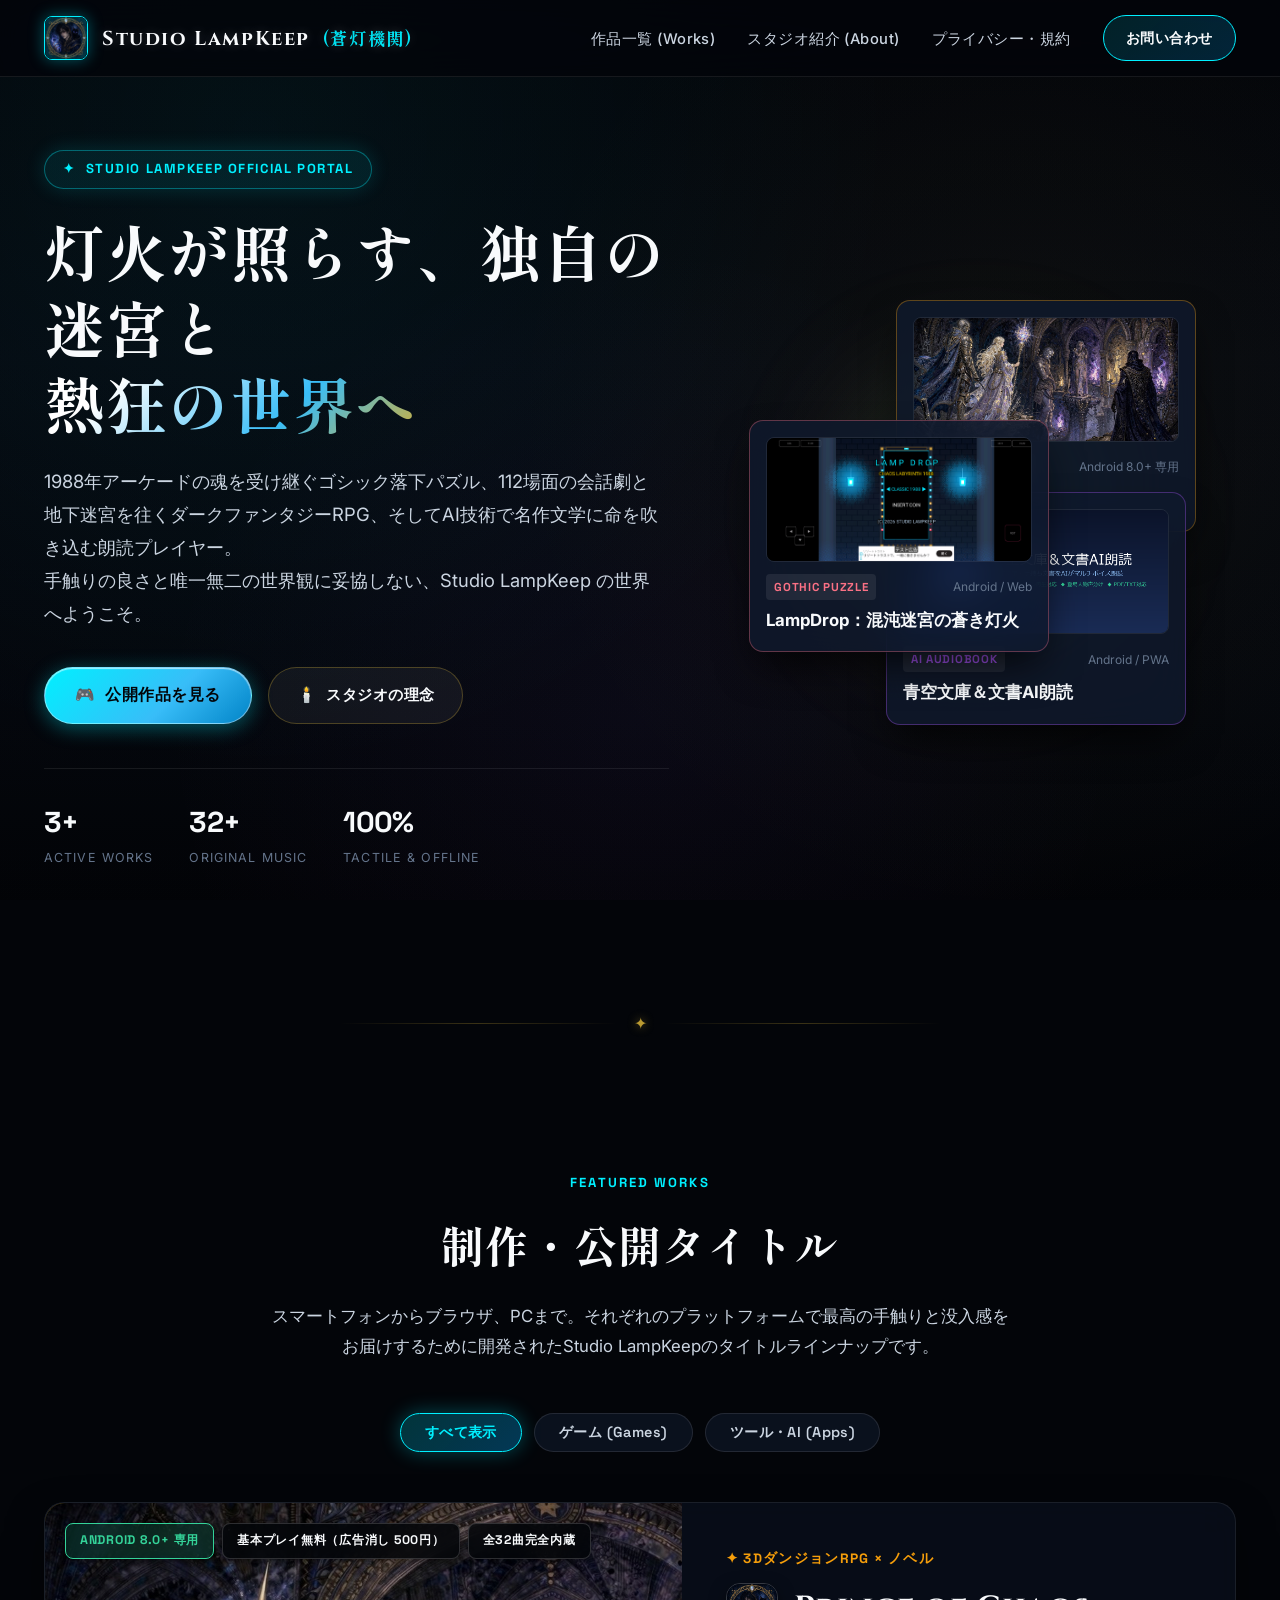
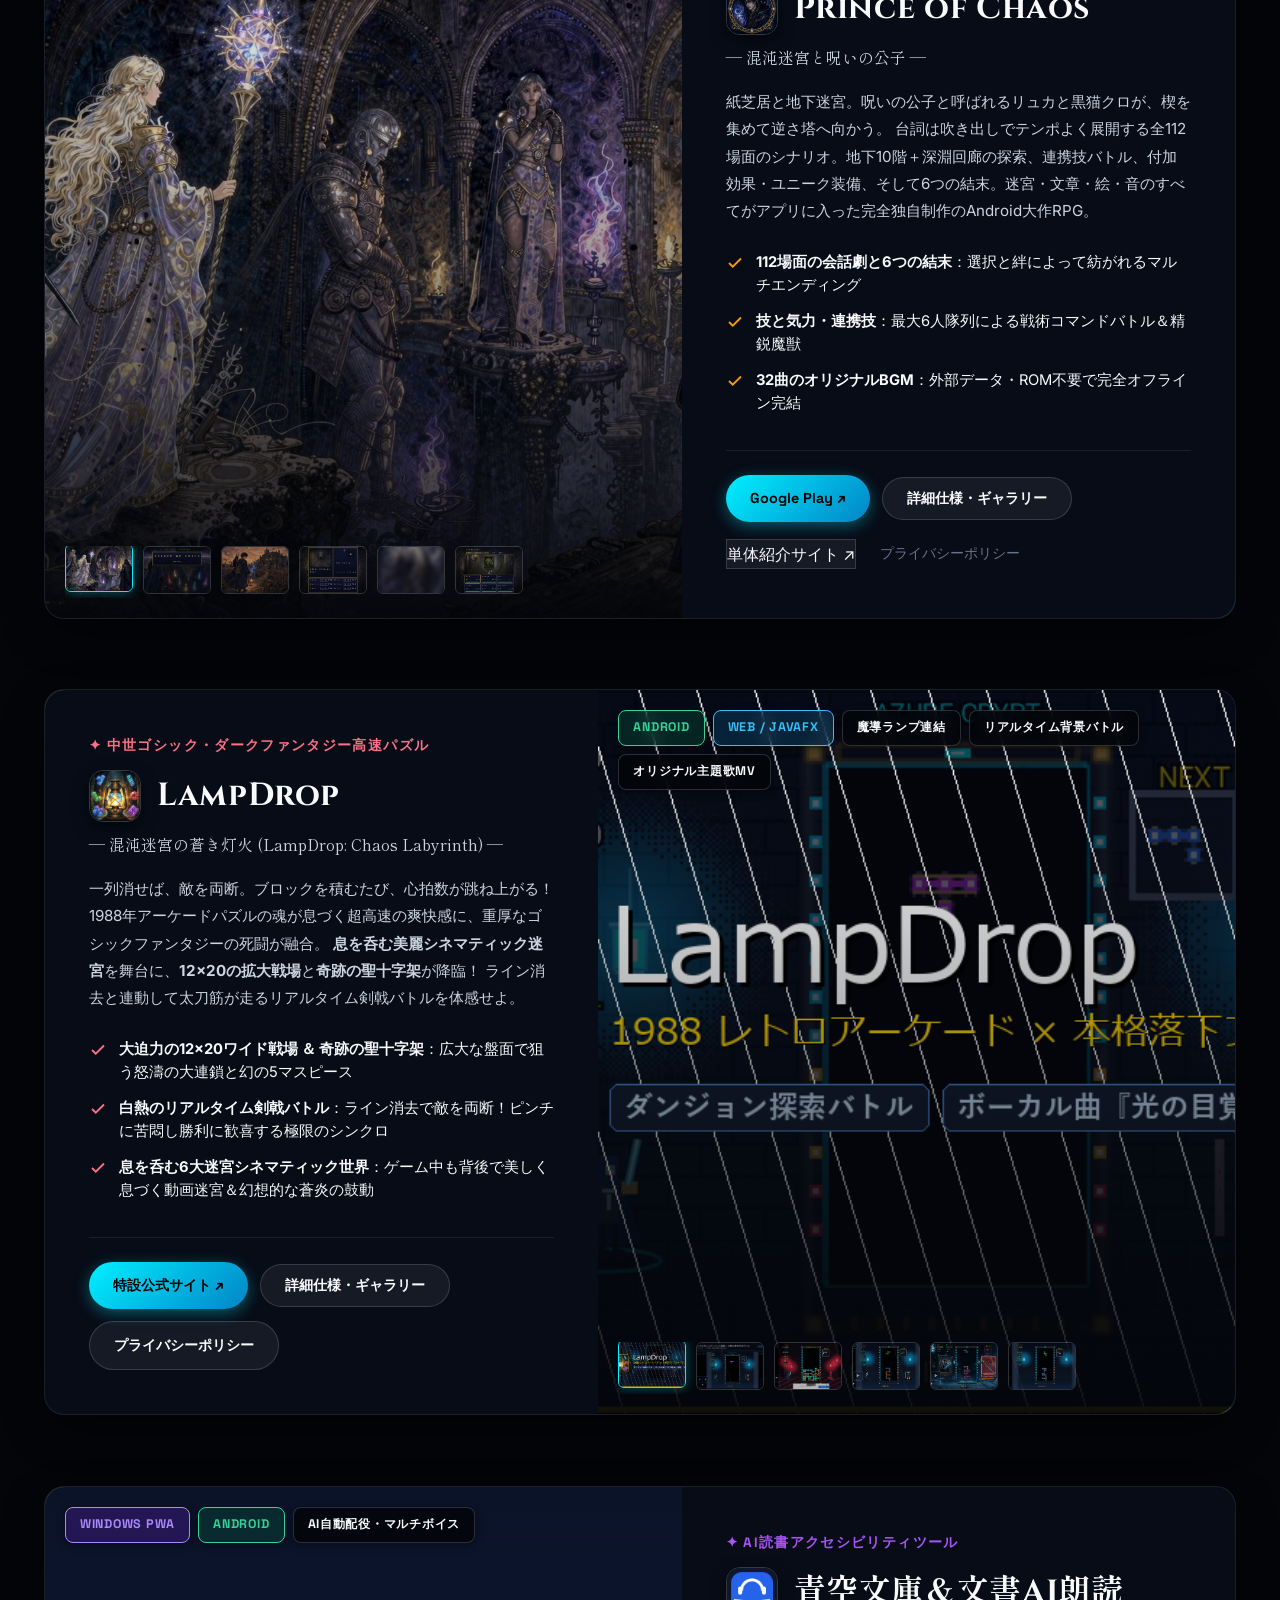
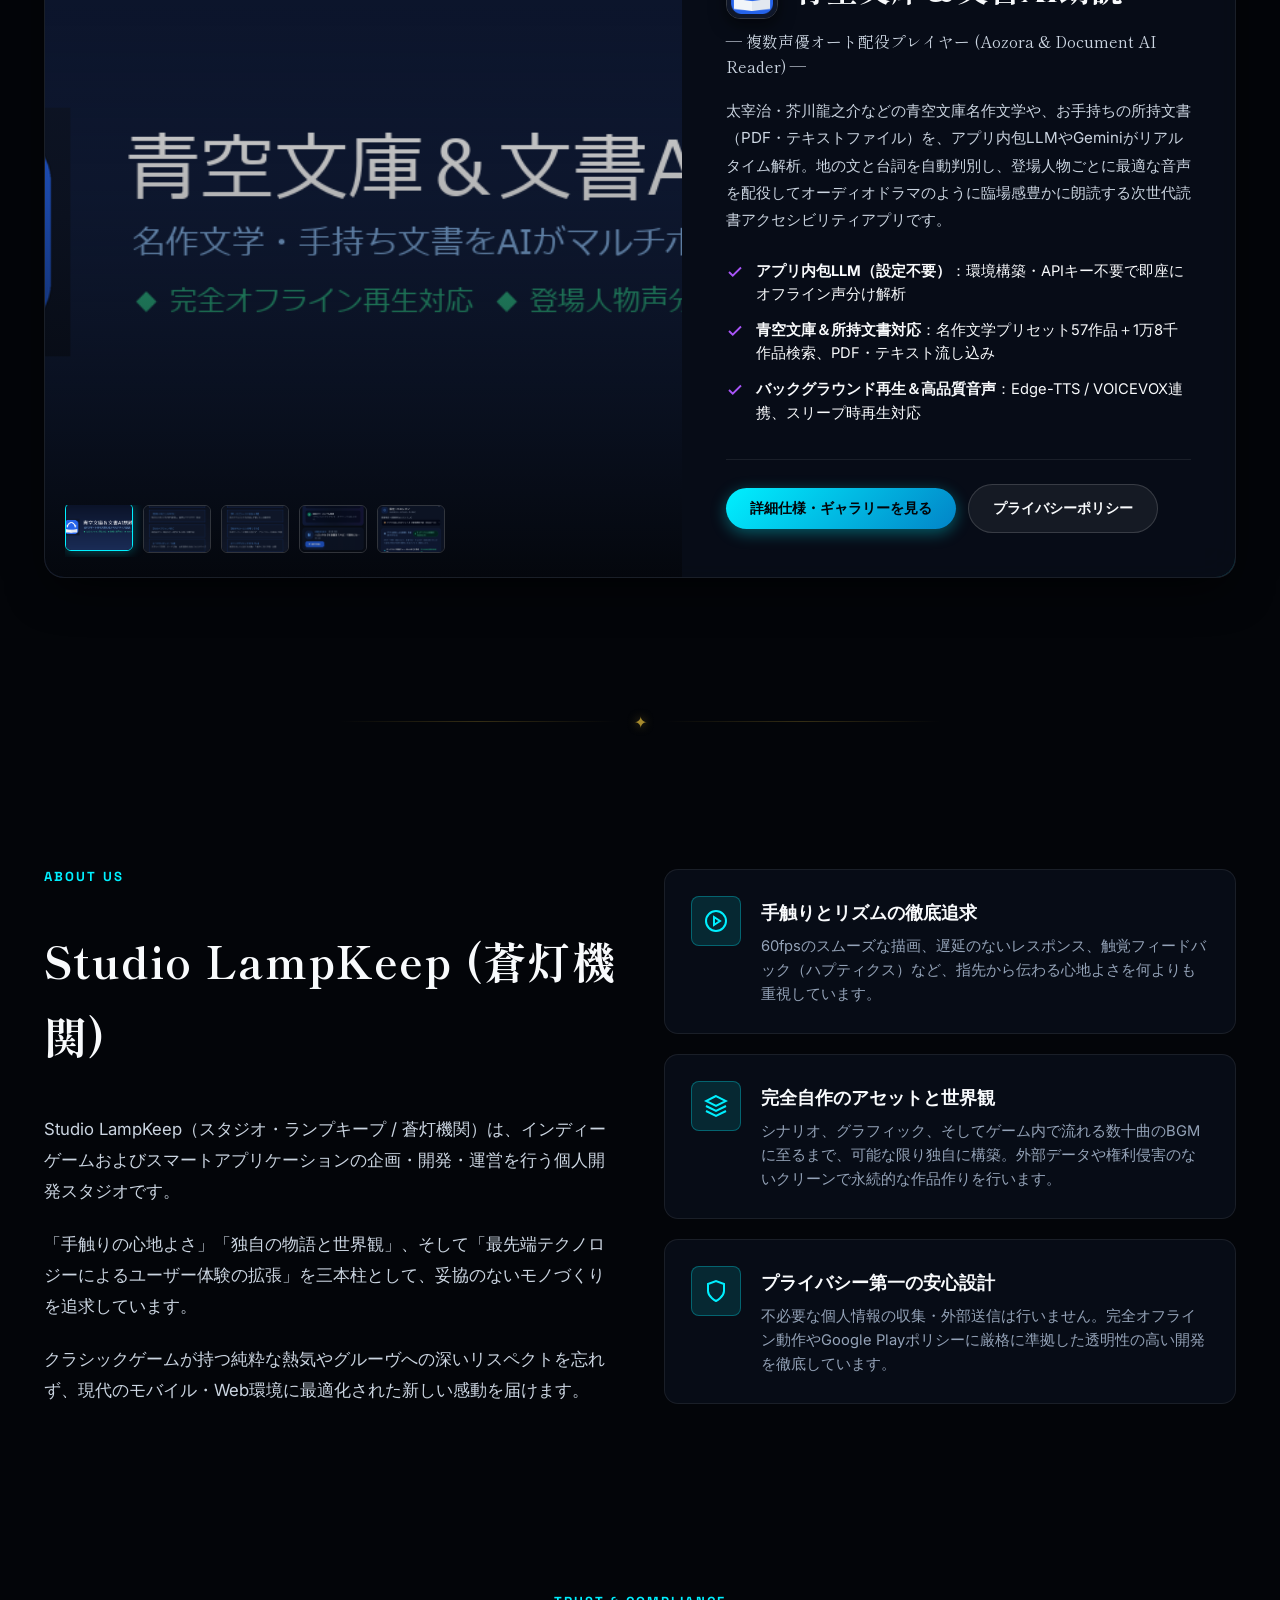
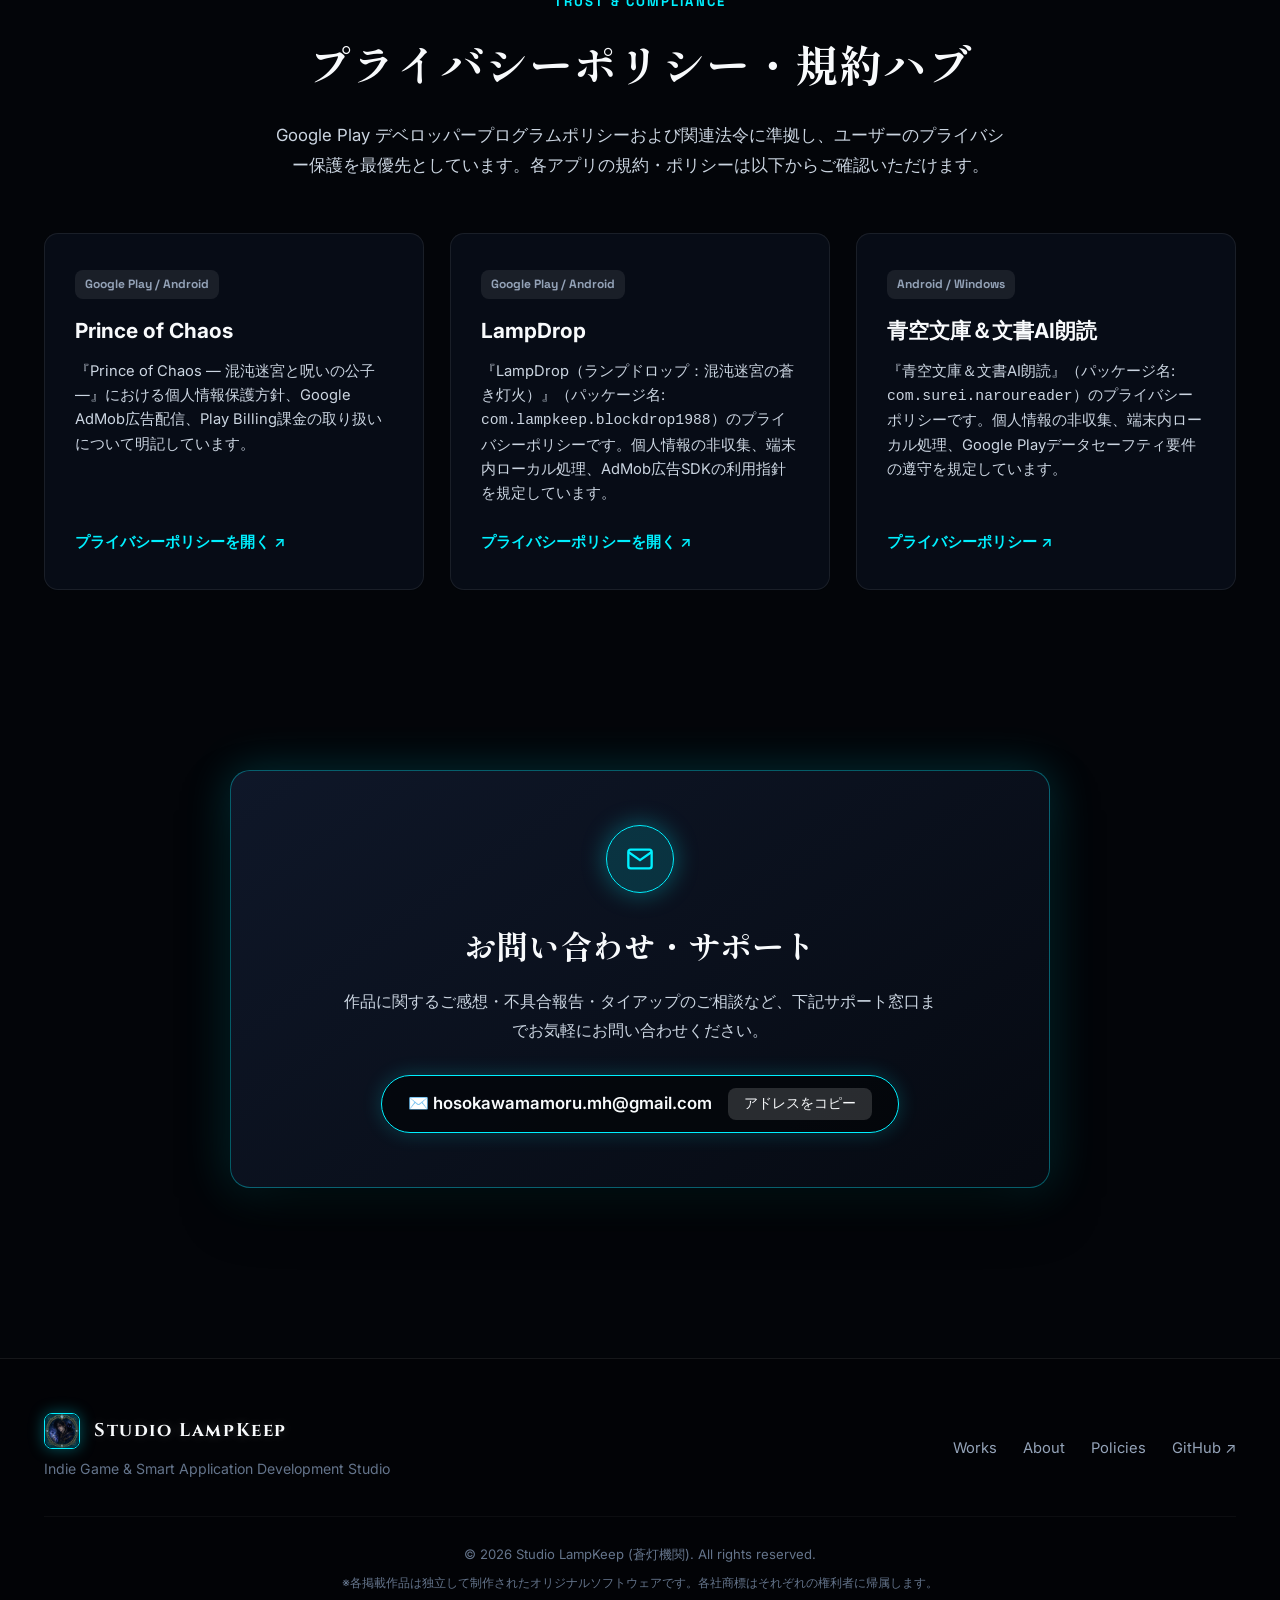
==== commit 51bc41fd: "refactor(web): eliminate technical/system jargon and transform all LampDrop copy into high-motivatio" ====
--- a/index.html
+++ b/index.html
@@ -261,30 +261,30 @@
 
           <div class="work-info">
             <div>
-              <div class="work-category pink">✦ ゴシック・レトロ落下パズル</div>
+              <div class="work-category pink">✦ 中世ゴシック・ダークファンタジー高速パズル</div>
               <div class="work-title-group">
                 <img src="assets/img/blockdrop/icon.png" alt="LampDrop Icon" class="work-app-icon">
                 <h3 class="work-title">LampDrop</h3>
               </div>
               <p class="work-subtitle">― 混沌迷宮の蒼き灯火 (LampDrop: Chaos Labyrinth) ―</p>
               <p class="work-description">
-                魔導ランプが連なり、混沌の迷宮を照らし出す――！
-                代表作『Prince of Chaos』のゴシック耽美な世界観と、1988年伝説的クラシックアーケードの物理挙動が融合。
-                <strong>同色のランプが鎖や真鍮パイプで美しく結束する「魔法ランプ連結ギミック」</strong>、ライン消去と連動して王子リュカが太刀筋を放つ<strong>「リアルタイム背景バトル演出」</strong>、そして完全オリジナル主題歌による<strong>3分間エンディングアニメーションMV</strong>を搭載！
+                一列消せば、敵を両断。ブロックを積むたび、心拍数が跳ね上がる！
+                1988年アーケードパズルの魂が息づく超高速の爽快感に、重厚なゴシックファンタジーの死闘が融合。
+                <strong>息を呑む美麗シネマティック迷宮</strong>を舞台に、<strong>12×20の拡大戦場</strong>と<strong>奇跡の聖十字架</strong>が降臨！ ライン消去と連動して太刀筋が走るリアルタイム剣戟バトルを体感せよ。
               </p>
 
               <ul class="work-features">
                 <li>
                   <svg width="18" height="18" viewBox="0 0 24 24" fill="none" stroke="currentColor" stroke-width="2.5"><polyline points="20 6 9 17 4 12"></polyline></svg>
-                  <span><strong>繋がる魔導ランプ（ランタンクラスタ）</strong>：同色ランプが鍛造チェーンで結束＆4ライン消去「MEGA CLEAR」</span>
-                </li>
-                <li>
-                  <svg width="18" height="18" viewBox="0 0 24 24" fill="none" stroke="currentColor" stroke-width="2.5"><polyline points="20 6 9 17 4 12"></polyline></svg>
-                  <span><strong>リアルタイム背景バトル演出</strong>：パズル盤面と連動して背後の深淵迷宮でボスとの死闘がリアルタイムに激突</span>
-                </li>
-                <li>
-                  <svg width="18" height="18" viewBox="0 0 24 24" fill="none" stroke="currentColor" stroke-width="2.5"><polyline points="20 6 9 17 4 12"></polyline></svg>
-                  <span><strong>1988年アーケード完全再現 ＆ 主題歌MV</strong>：反時計回り・30Fロック遅延再現、フルボーカル主題歌3分MV内蔵</span>
+                  <span><strong>大迫力の12×20ワイド戦場 ＆ 奇跡の聖十字架</strong>：広大な盤面で狙う怒濤の大連鎖と幻の5マスピース</span>
+                </li>
+                <li>
+                  <svg width="18" height="18" viewBox="0 0 24 24" fill="none" stroke="currentColor" stroke-width="2.5"><polyline points="20 6 9 17 4 12"></polyline></svg>
+                  <span><strong>白熱のリアルタイム剣戟バトル</strong>：ライン消去で敵を両断！ピンチに苦悶し勝利に歓喜する極限のシンクロ</span>
+                </li>
+                <li>
+                  <svg width="18" height="18" viewBox="0 0 24 24" fill="none" stroke="currentColor" stroke-width="2.5"><polyline points="20 6 9 17 4 12"></polyline></svg>
+                  <span><strong>息を呑む6大迷宮シネマティック世界</strong>：ゲーム中も背後で美しく息づく動画迷宮＆幻想的な蒼炎の鼓動</span>
                 </li>
               </ul>
             </div>
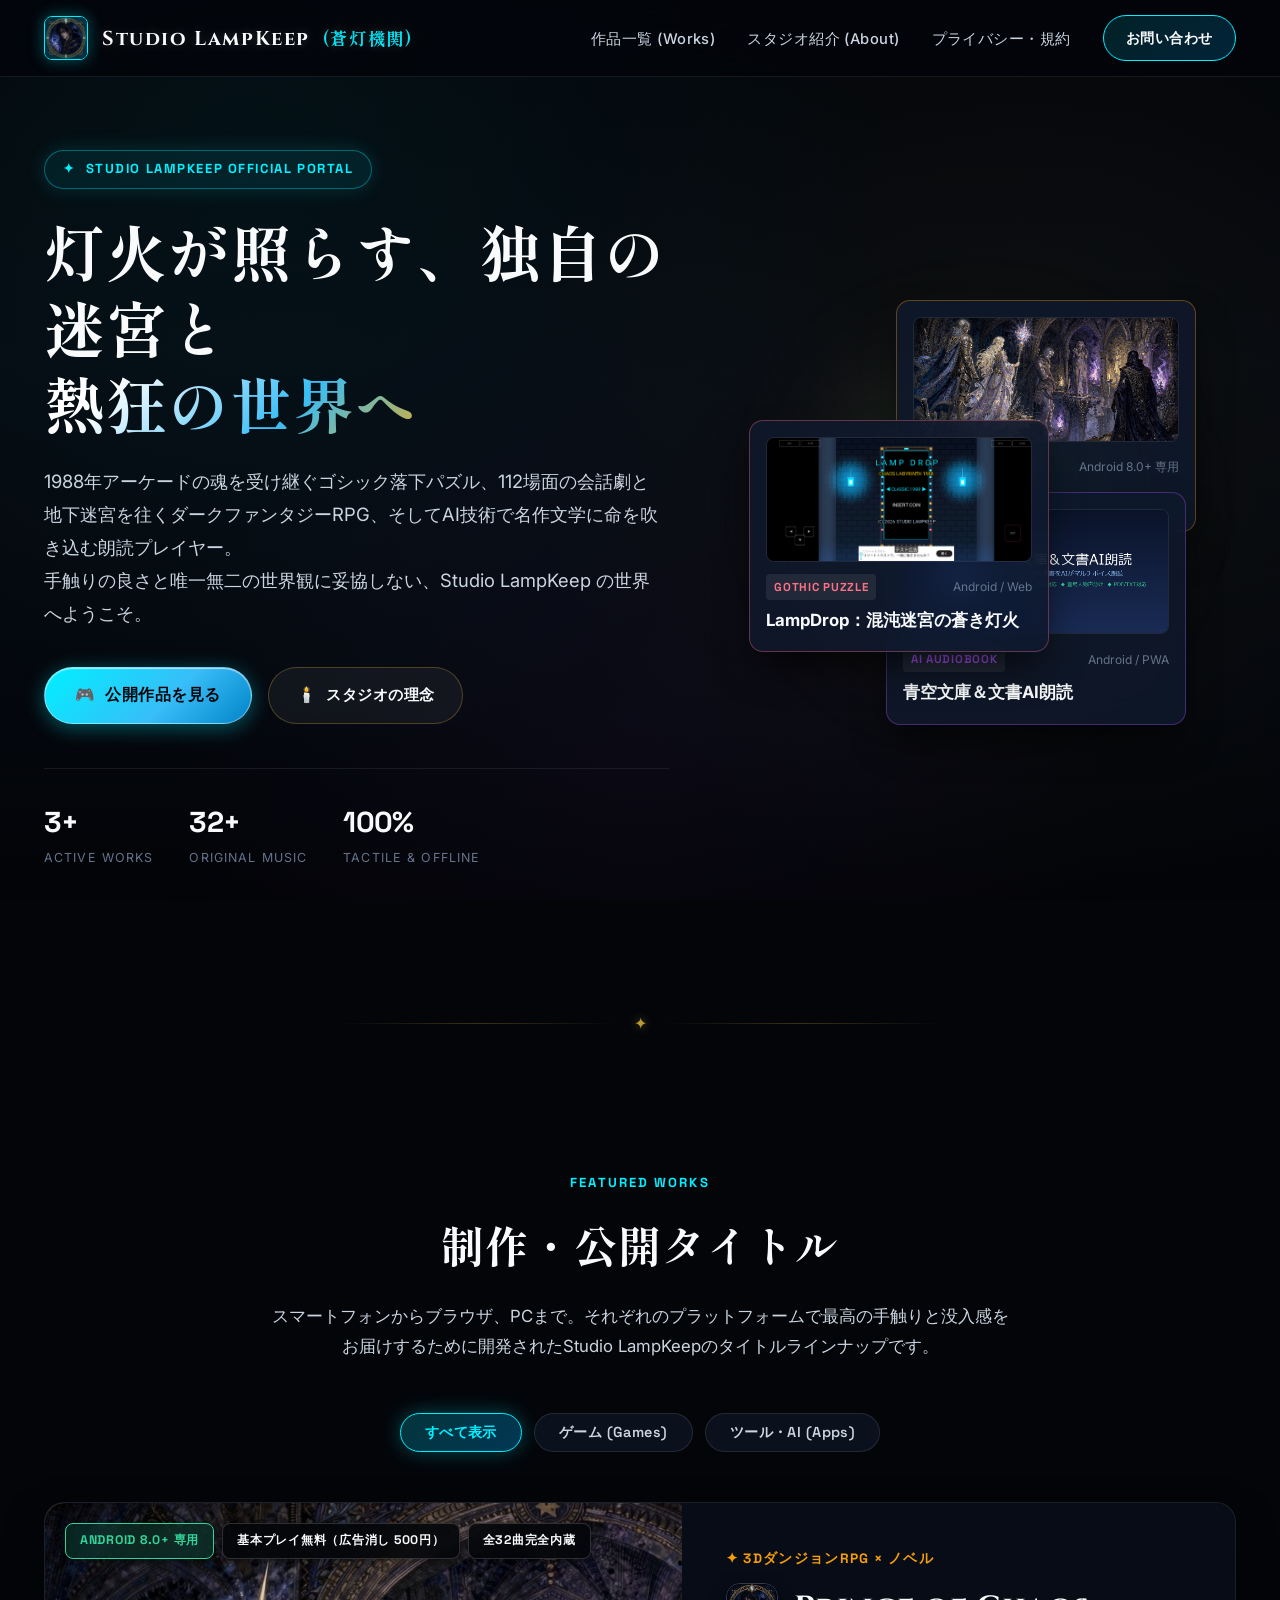
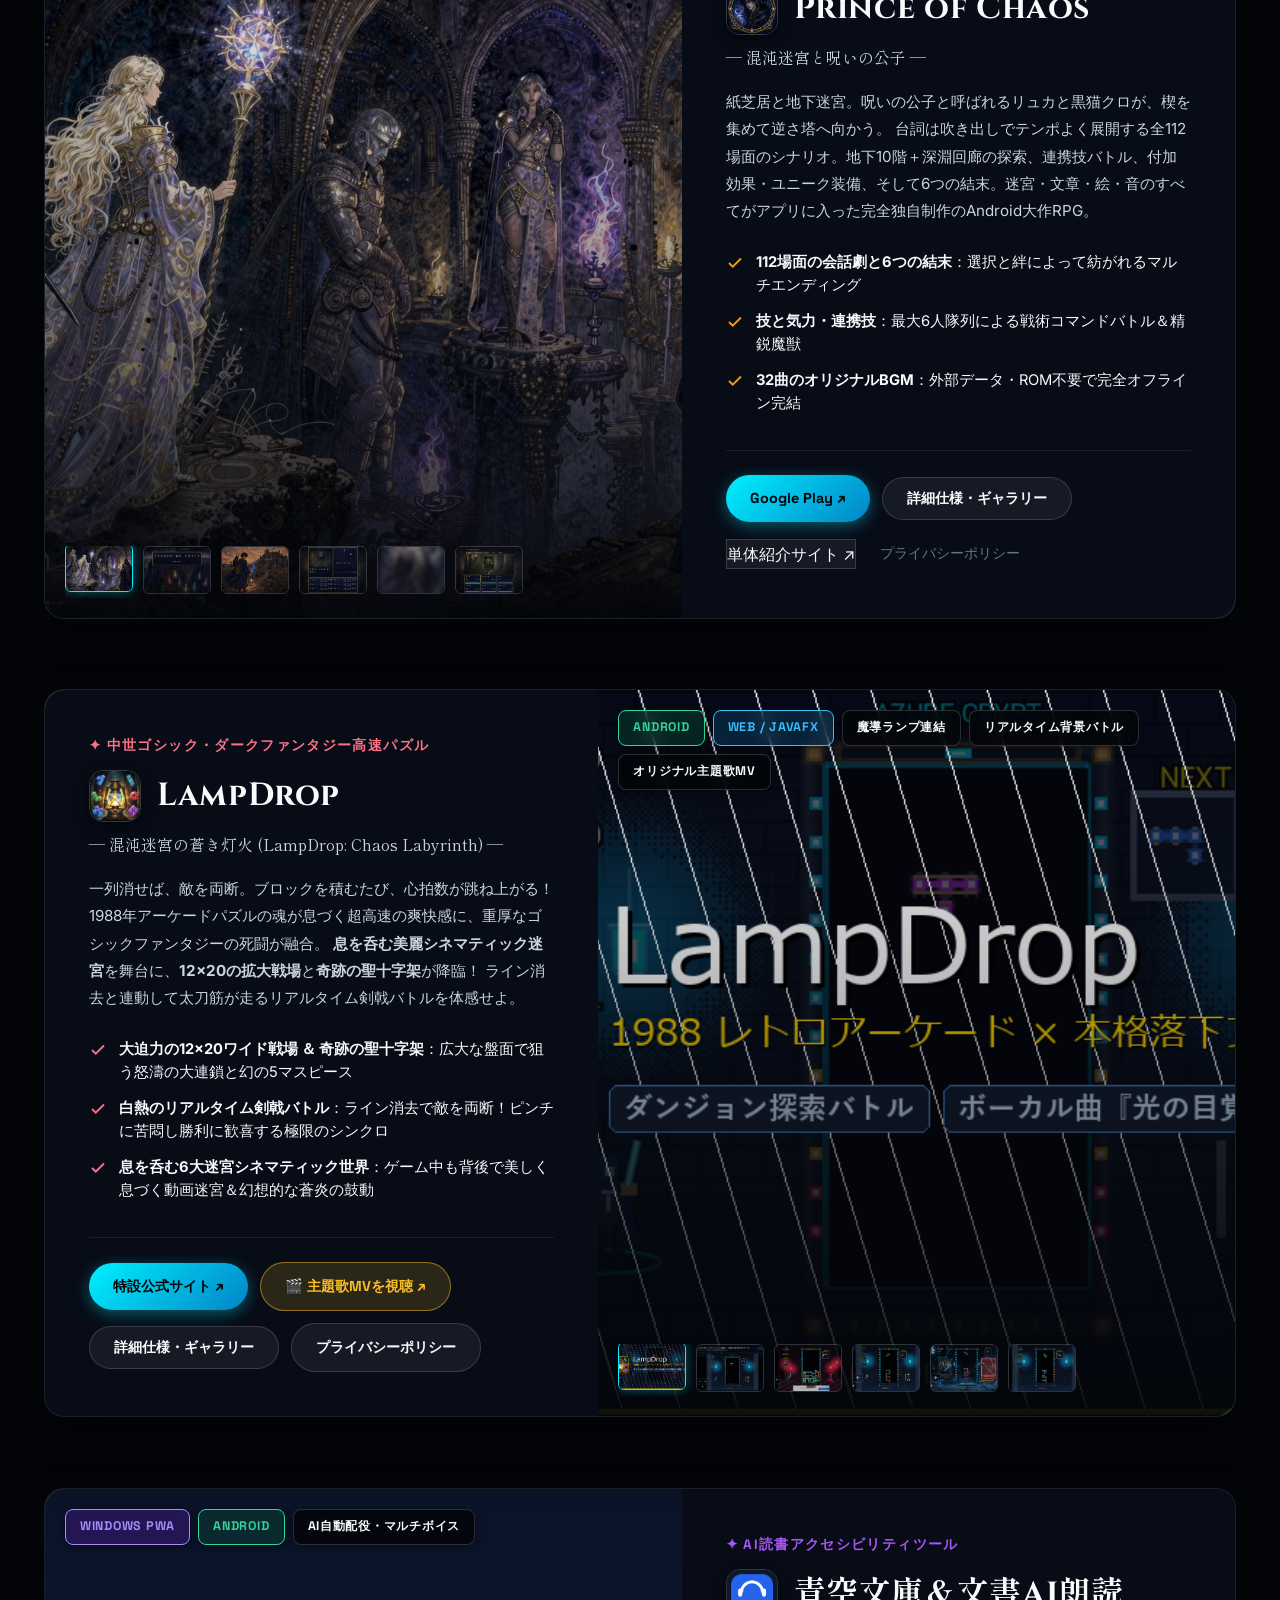
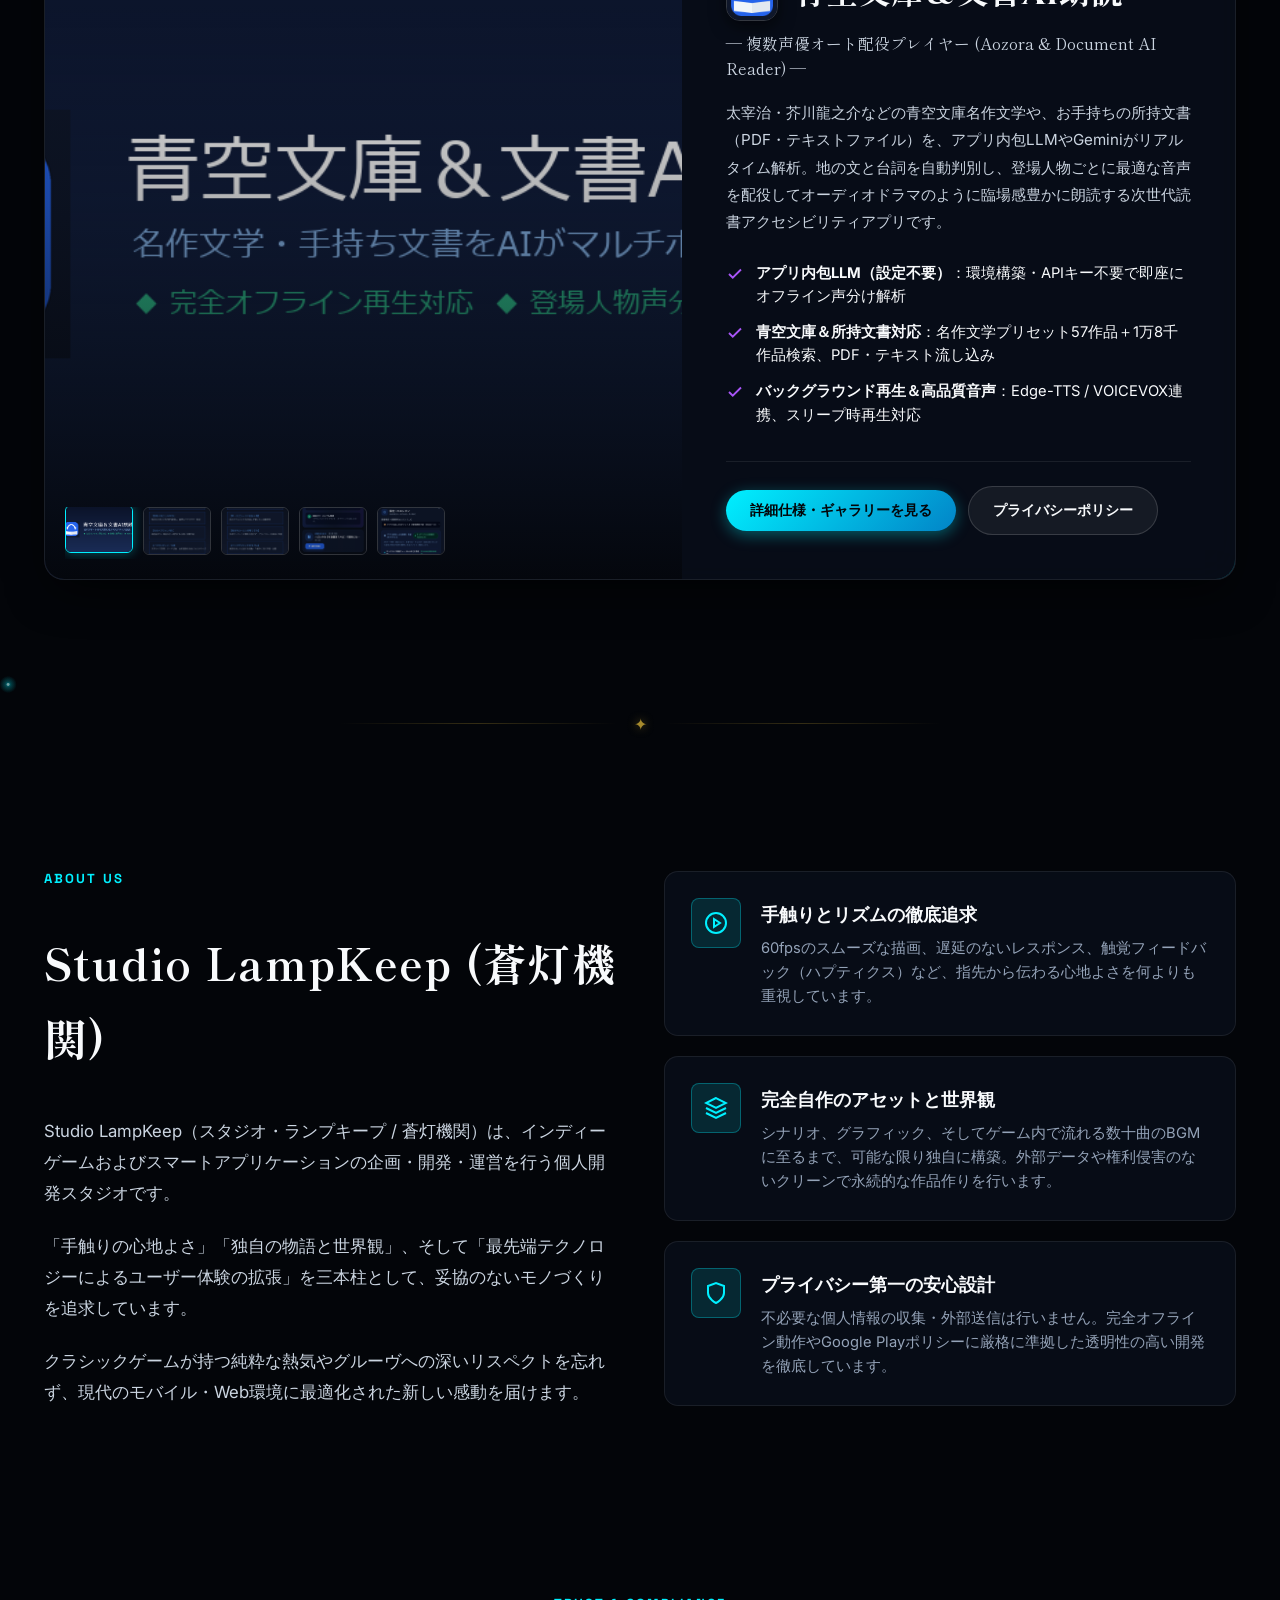
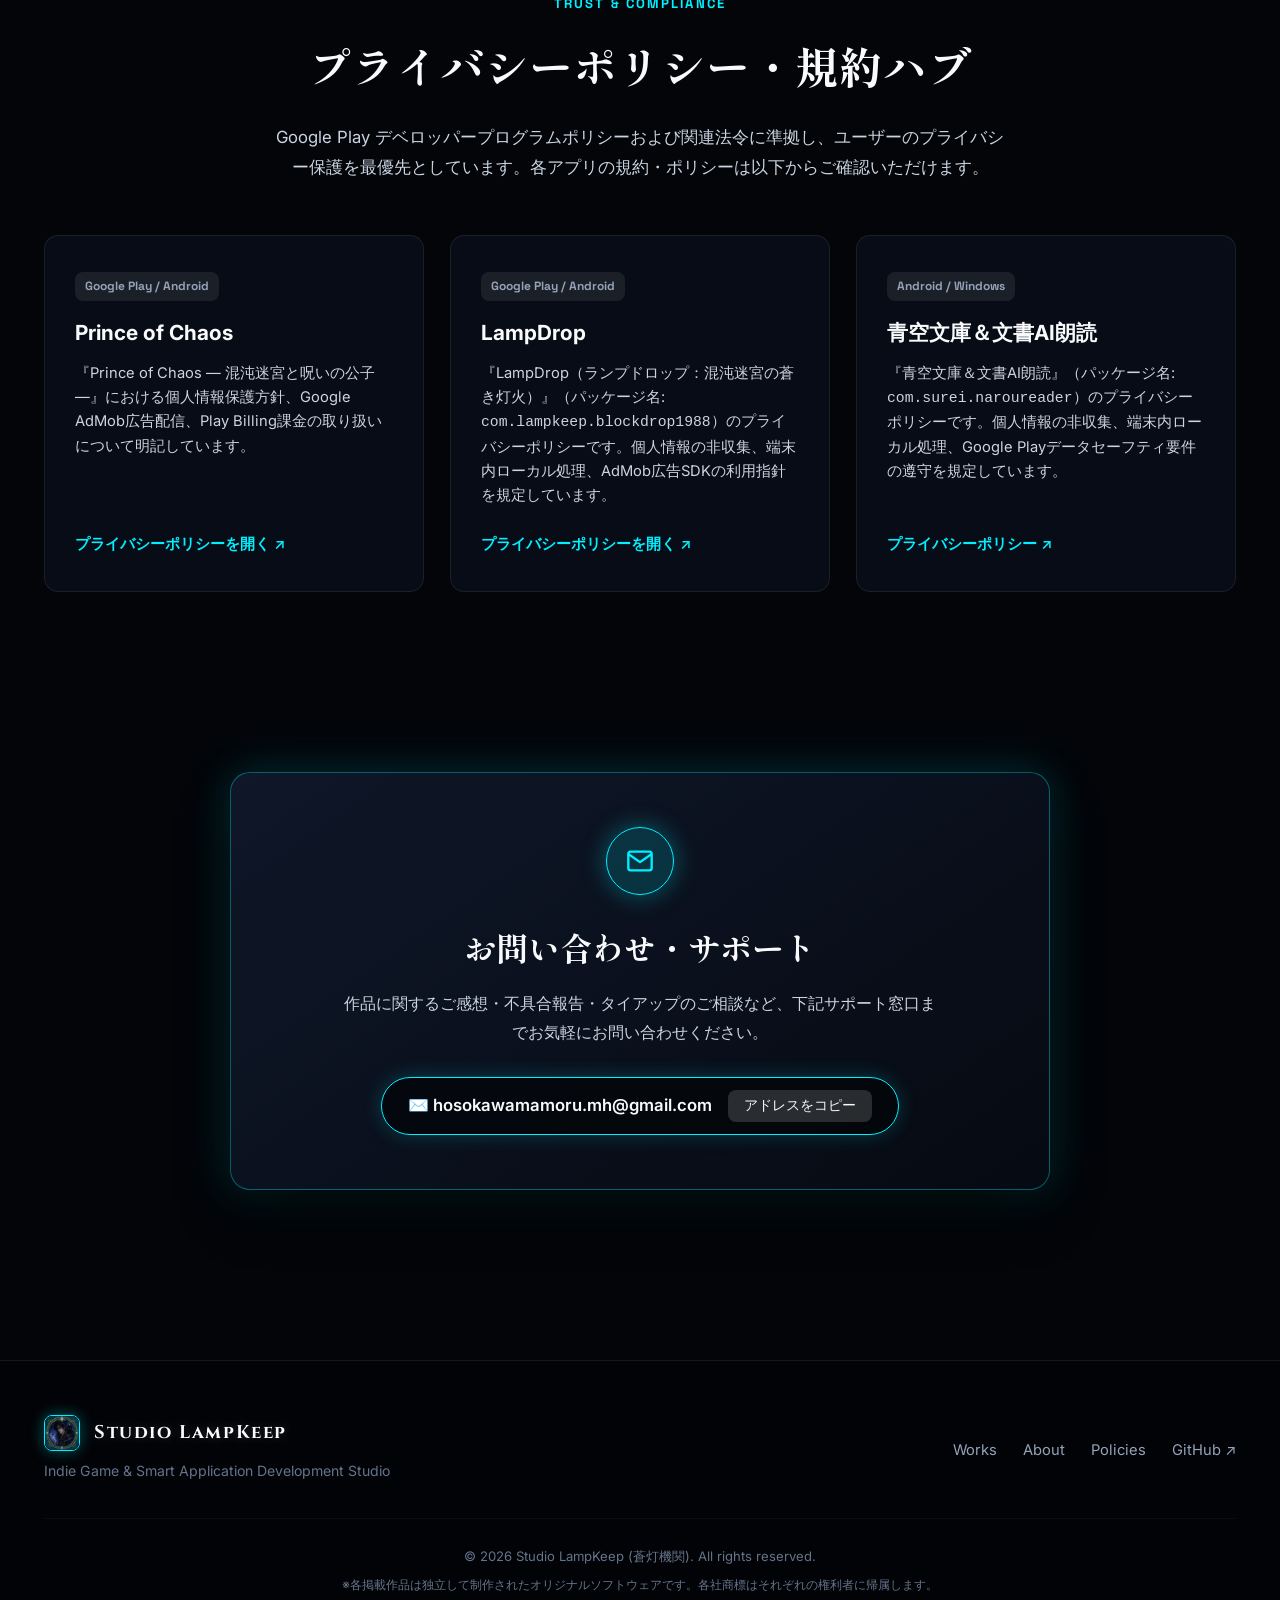
==== commit c882bd7e: "feat(web): add official 3-minute opening story MV theater section with interactive chapters" ====
--- a/index.html
+++ b/index.html
@@ -292,6 +292,9 @@
             <div class="work-footer">
               <a href="lampdrop/index.html" class="btn-card-action btn-card-primary">
                 特設公式サイト ↗
+              </a>
+              <a href="lampdrop/index.html#opening-mv" class="btn-card-action" style="background: rgba(251, 191, 36, 0.15); border: 1px solid rgba(251, 191, 36, 0.5); color: #fbbf24; font-weight: 700;">
+                🎬 主題歌MVを視聴 ↗
               </a>
               <button class="btn-card-action btn-card-secondary" data-open-modal="blockdrop">
                 詳細仕様・ギャラリー
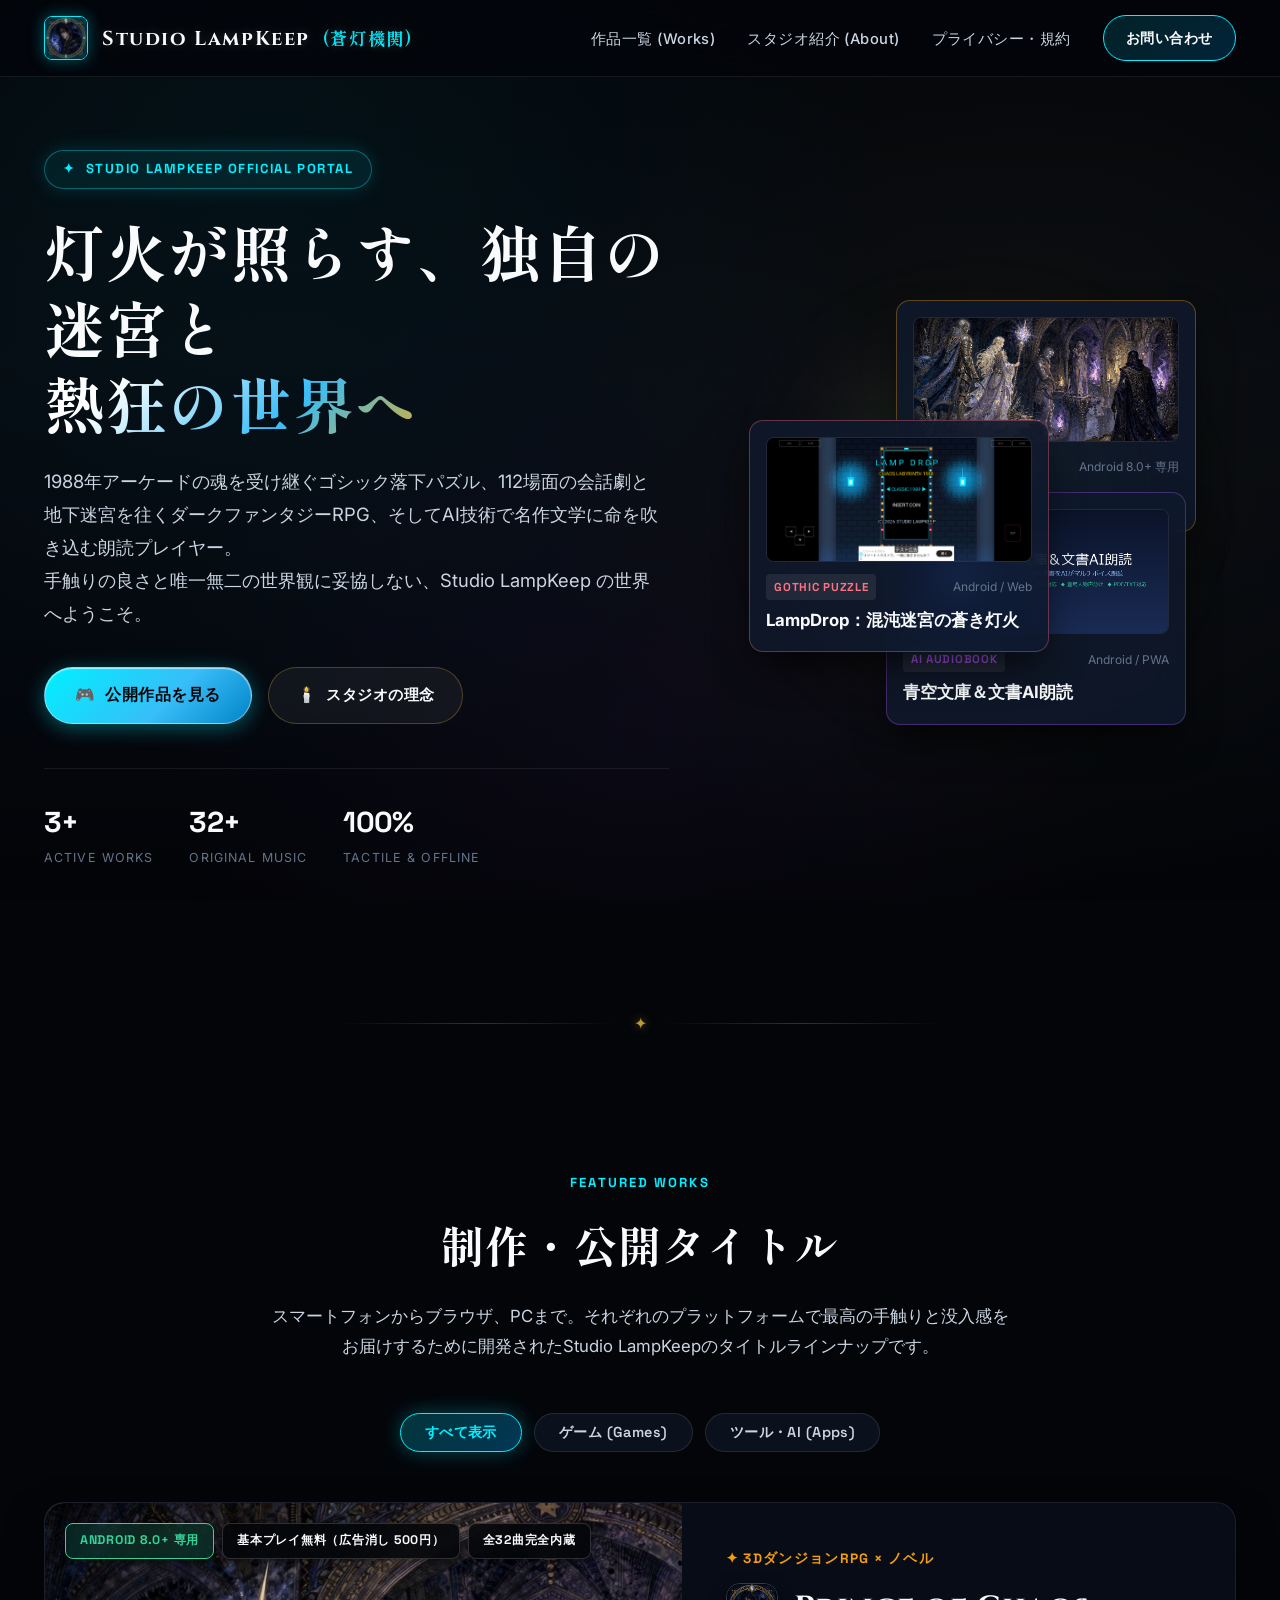
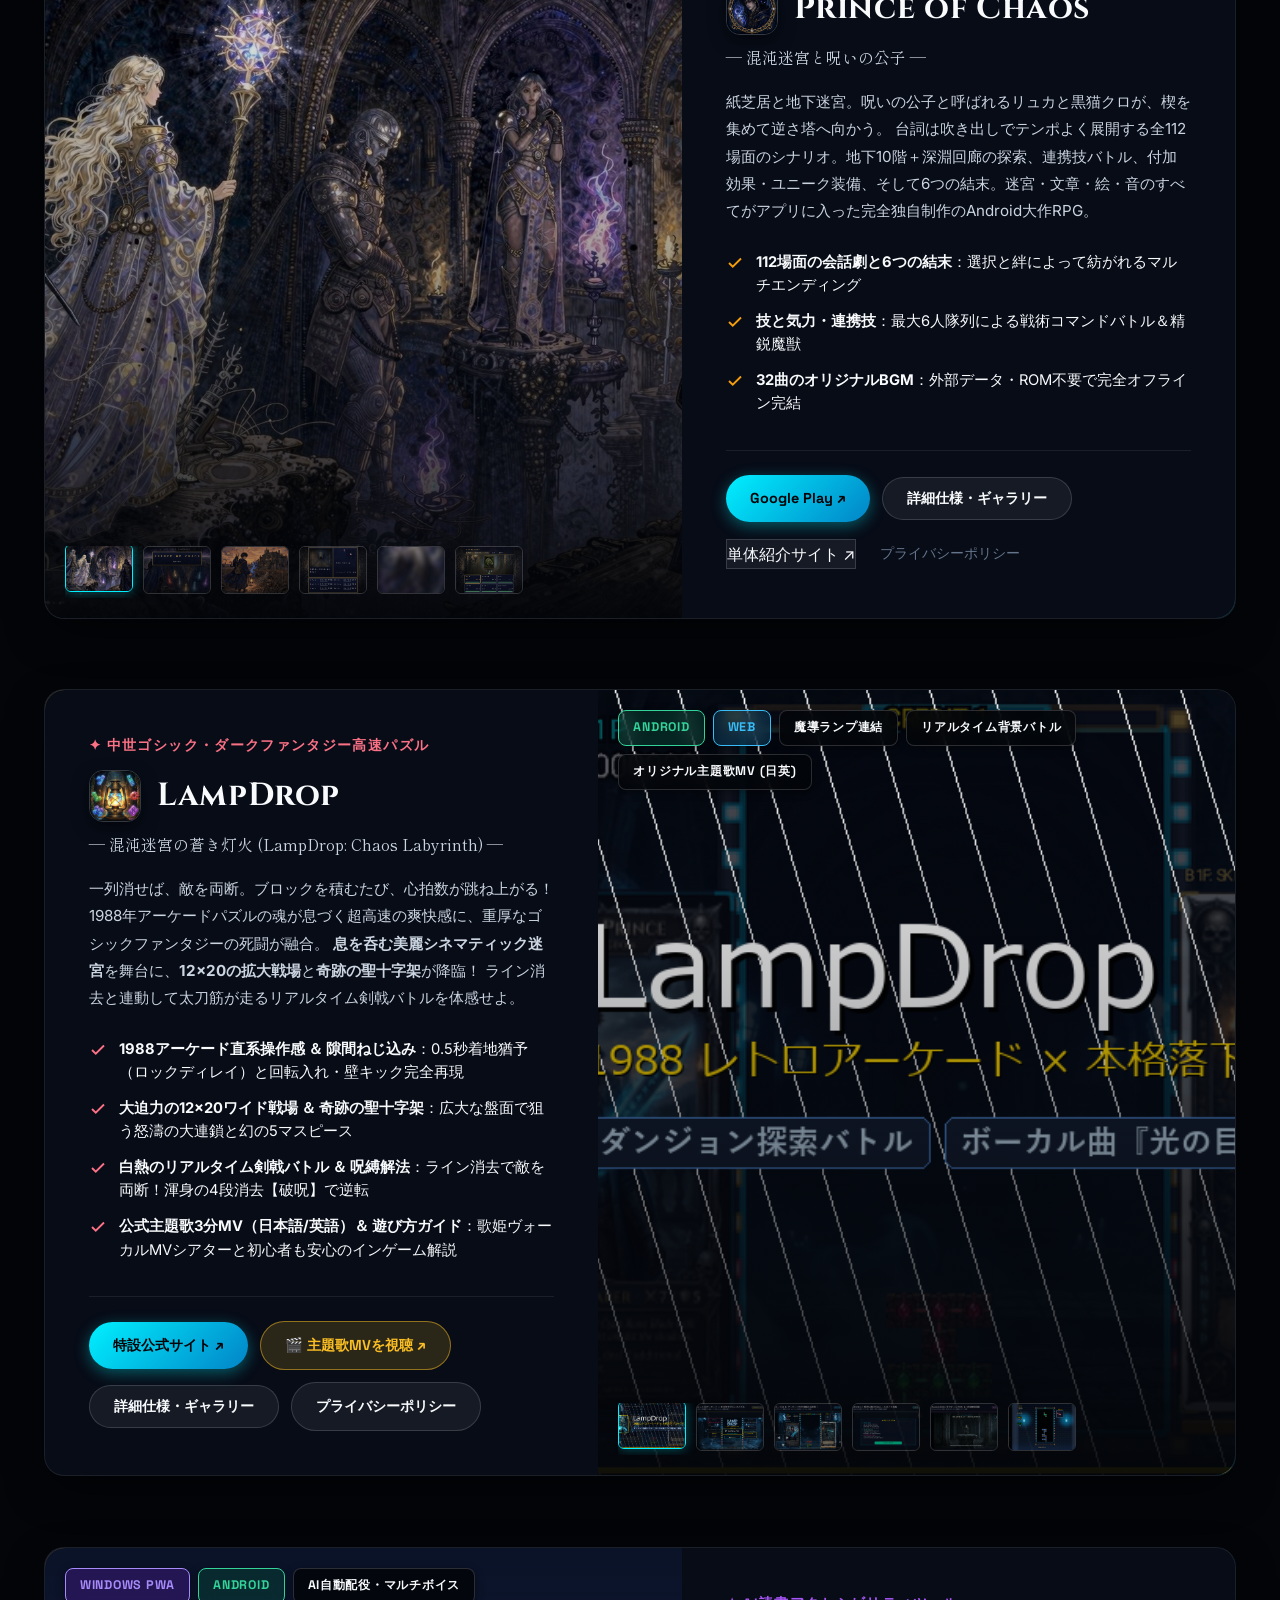
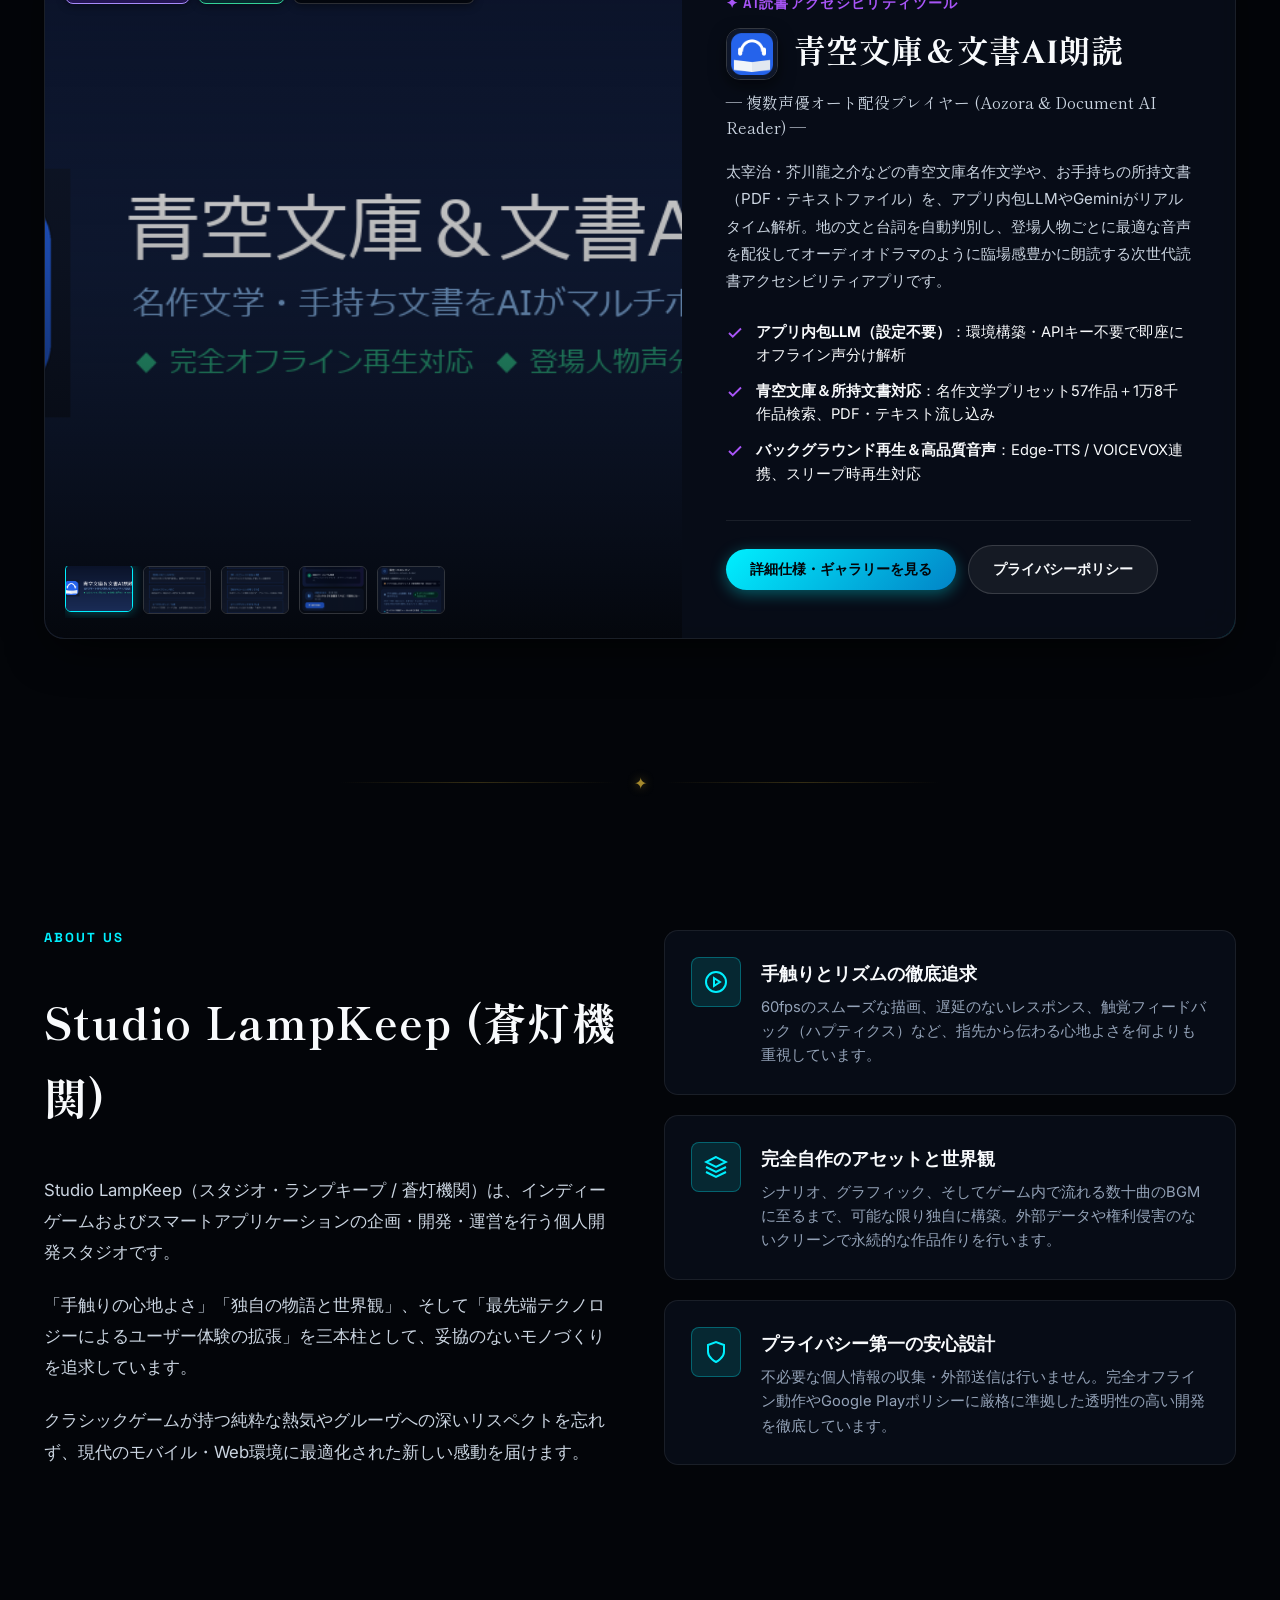
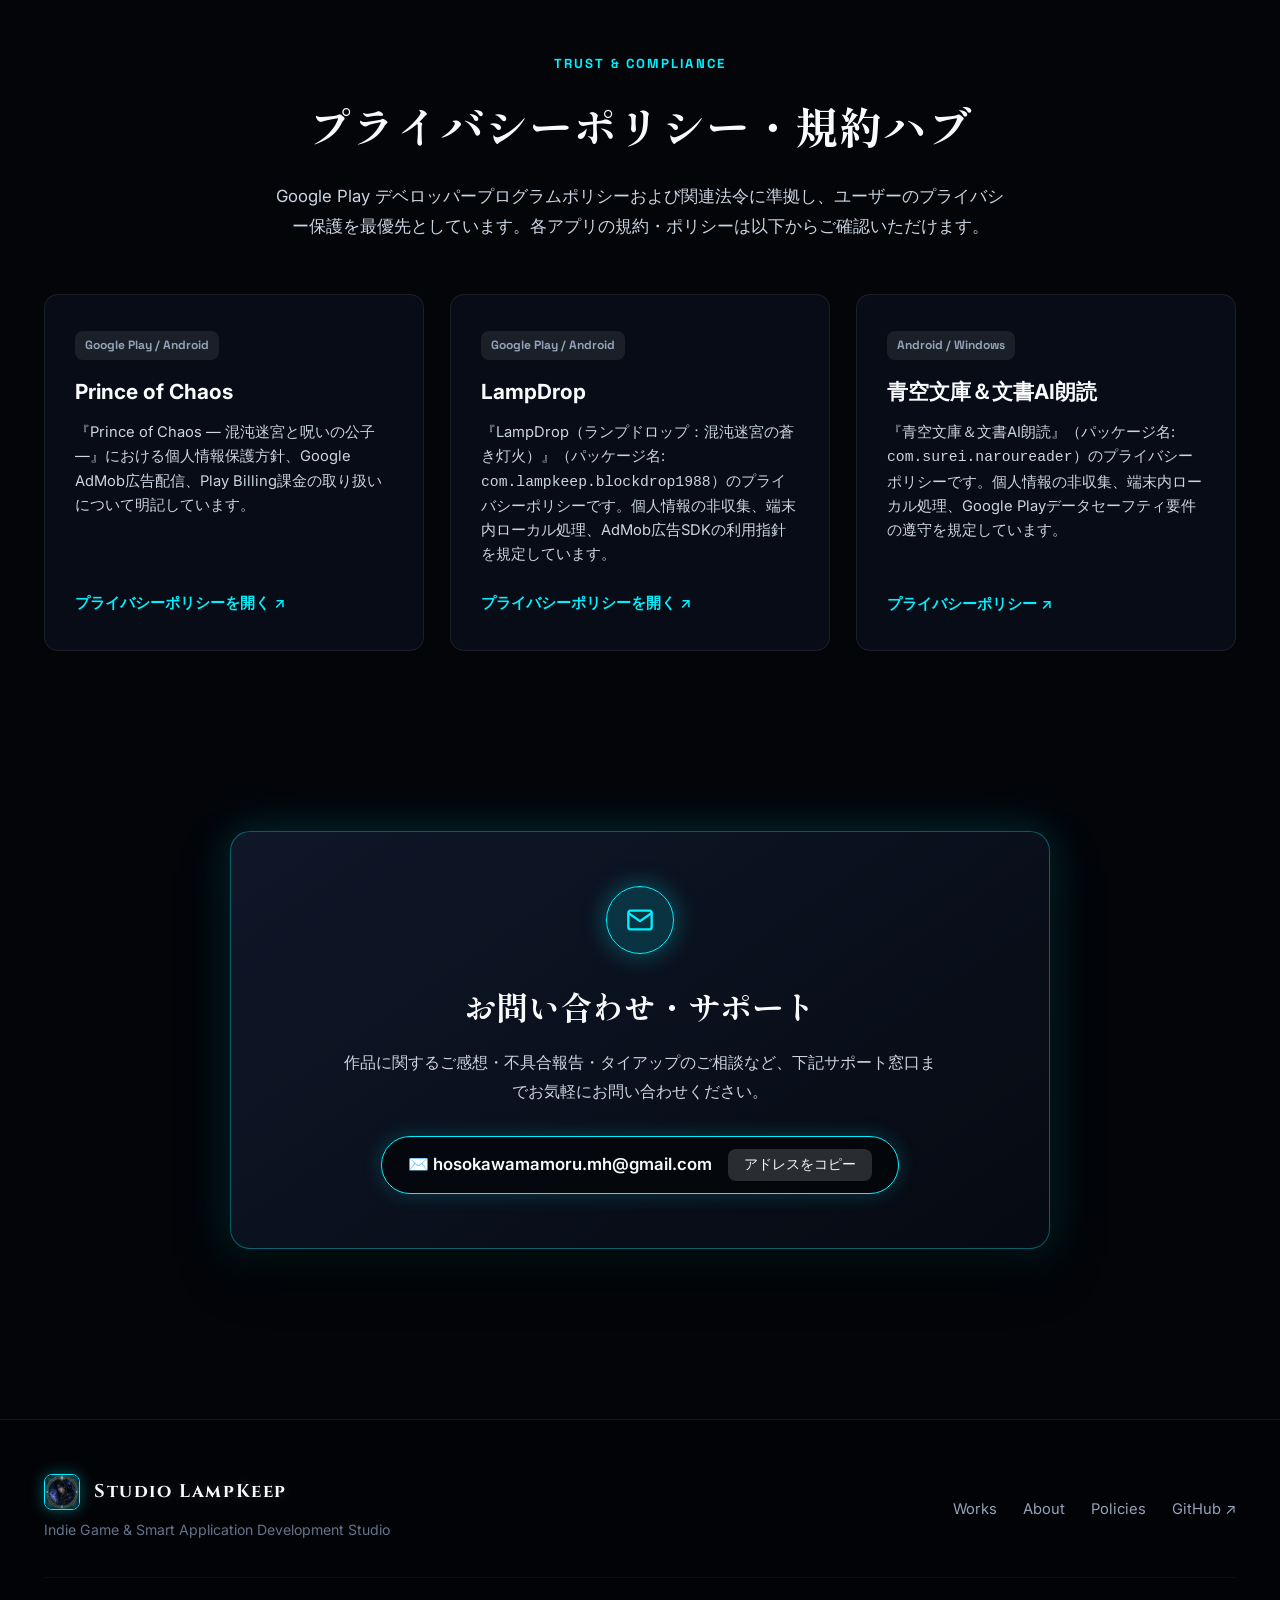
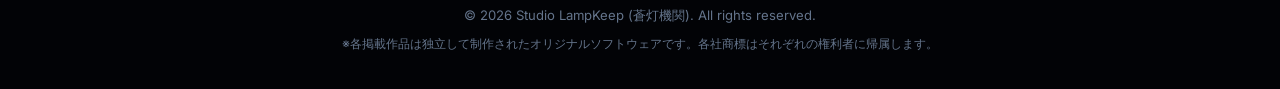
==== commit f5d42013: "feat(lampdrop): update official website with English opening MV (The Azure Flame), how-to-play guide" ====
--- a/index.html
+++ b/index.html
@@ -244,17 +244,17 @@
             <div class="work-visual-overlay"></div>
             <div class="work-visual-badges">
               <span class="badge-tag platform-android">Android</span>
-              <span class="badge-tag platform-web">Web / JavaFX</span>
+              <span class="badge-tag platform-web">Web</span>
               <span class="badge-tag">魔導ランプ連結</span>
               <span class="badge-tag">リアルタイム背景バトル</span>
-              <span class="badge-tag">オリジナル主題歌MV</span>
+              <span class="badge-tag">オリジナル主題歌MV (日英)</span>
             </div>
             <div class="work-visual-thumbs">
               <img src="assets/img/blockdrop/feature_graphic.png" alt="LampDrop Feature Graphic" data-src="assets/img/blockdrop/feature_graphic.png" class="active">
+              <img src="assets/img/blockdrop/promo_01_title.png" alt="LampDrop Title" data-src="assets/img/blockdrop/promo_01_title.png">
               <img src="assets/img/blockdrop/promo_02_battle.png" alt="LampDrop Battle" data-src="assets/img/blockdrop/promo_02_battle.png">
-              <img src="assets/img/blockdrop/battle_title.png" alt="LampDrop Battle Title" data-src="assets/img/blockdrop/battle_title.png">
-              <img src="assets/img/blockdrop/battle_gameplay.png" alt="LampDrop Gameplay" data-src="assets/img/blockdrop/battle_gameplay.png">
-              <img src="assets/img/blockdrop/card_crescent_slash.png" alt="Crescent Slash Battle" data-src="assets/img/blockdrop/card_crescent_slash.png">
+              <img src="assets/img/blockdrop/promo_03_howto.png" alt="LampDrop How to Play" data-src="assets/img/blockdrop/promo_03_howto.png">
+              <img src="assets/img/blockdrop/promo_04_mv_bestiary.png" alt="LampDrop MV & Bestiary" data-src="assets/img/blockdrop/promo_04_mv_bestiary.png">
               <img src="assets/img/blockdrop/lampdrop_stacked.png" alt="LampDrop Stacked" data-src="assets/img/blockdrop/lampdrop_stacked.png">
             </div>
           </div>
@@ -276,15 +276,19 @@
               <ul class="work-features">
                 <li>
                   <svg width="18" height="18" viewBox="0 0 24 24" fill="none" stroke="currentColor" stroke-width="2.5"><polyline points="20 6 9 17 4 12"></polyline></svg>
+                  <span><strong>1988アーケード直系操作感 ＆ 隙間ねじ込み</strong>：0.5秒着地猶予（ロックディレイ）と回転入れ・壁キック完全再現</span>
+                </li>
+                <li>
+                  <svg width="18" height="18" viewBox="0 0 24 24" fill="none" stroke="currentColor" stroke-width="2.5"><polyline points="20 6 9 17 4 12"></polyline></svg>
                   <span><strong>大迫力の12×20ワイド戦場 ＆ 奇跡の聖十字架</strong>：広大な盤面で狙う怒濤の大連鎖と幻の5マスピース</span>
                 </li>
                 <li>
                   <svg width="18" height="18" viewBox="0 0 24 24" fill="none" stroke="currentColor" stroke-width="2.5"><polyline points="20 6 9 17 4 12"></polyline></svg>
-                  <span><strong>白熱のリアルタイム剣戟バトル</strong>：ライン消去で敵を両断！ピンチに苦悶し勝利に歓喜する極限のシンクロ</span>
-                </li>
-                <li>
-                  <svg width="18" height="18" viewBox="0 0 24 24" fill="none" stroke="currentColor" stroke-width="2.5"><polyline points="20 6 9 17 4 12"></polyline></svg>
-                  <span><strong>息を呑む6大迷宮シネマティック世界</strong>：ゲーム中も背後で美しく息づく動画迷宮＆幻想的な蒼炎の鼓動</span>
+                  <span><strong>白熱のリアルタイム剣戟バトル ＆ 呪縛解法</strong>：ライン消去で敵を両断！渾身の4段消去【破呪】で逆転</span>
+                </li>
+                <li>
+                  <svg width="18" height="18" viewBox="0 0 24 24" fill="none" stroke="currentColor" stroke-width="2.5"><polyline points="20 6 9 17 4 12"></polyline></svg>
+                  <span><strong>公式主題歌3分MV（日本語/英語）＆ 遊び方ガイド</strong>：歌姫ヴォーカルMVシアターと初心者も安心のインゲーム解説</span>
                 </li>
               </ul>
             </div>
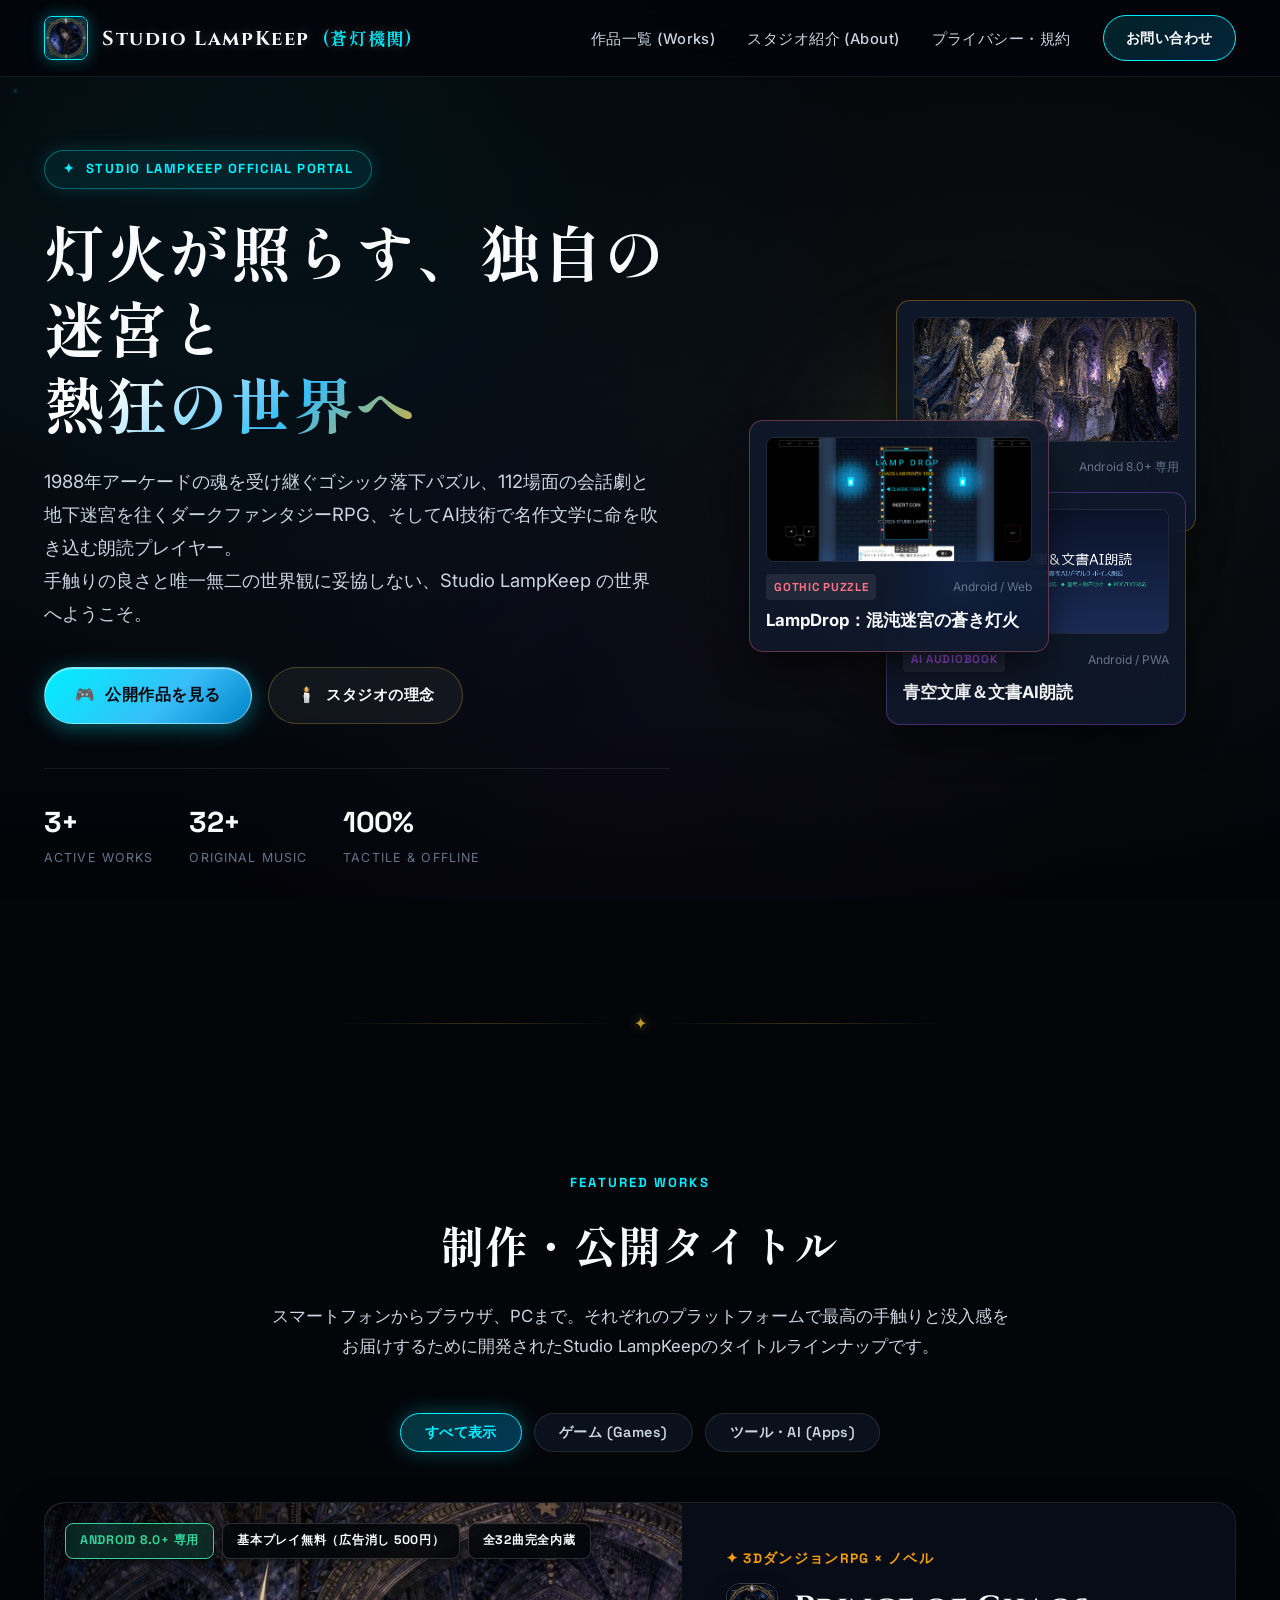
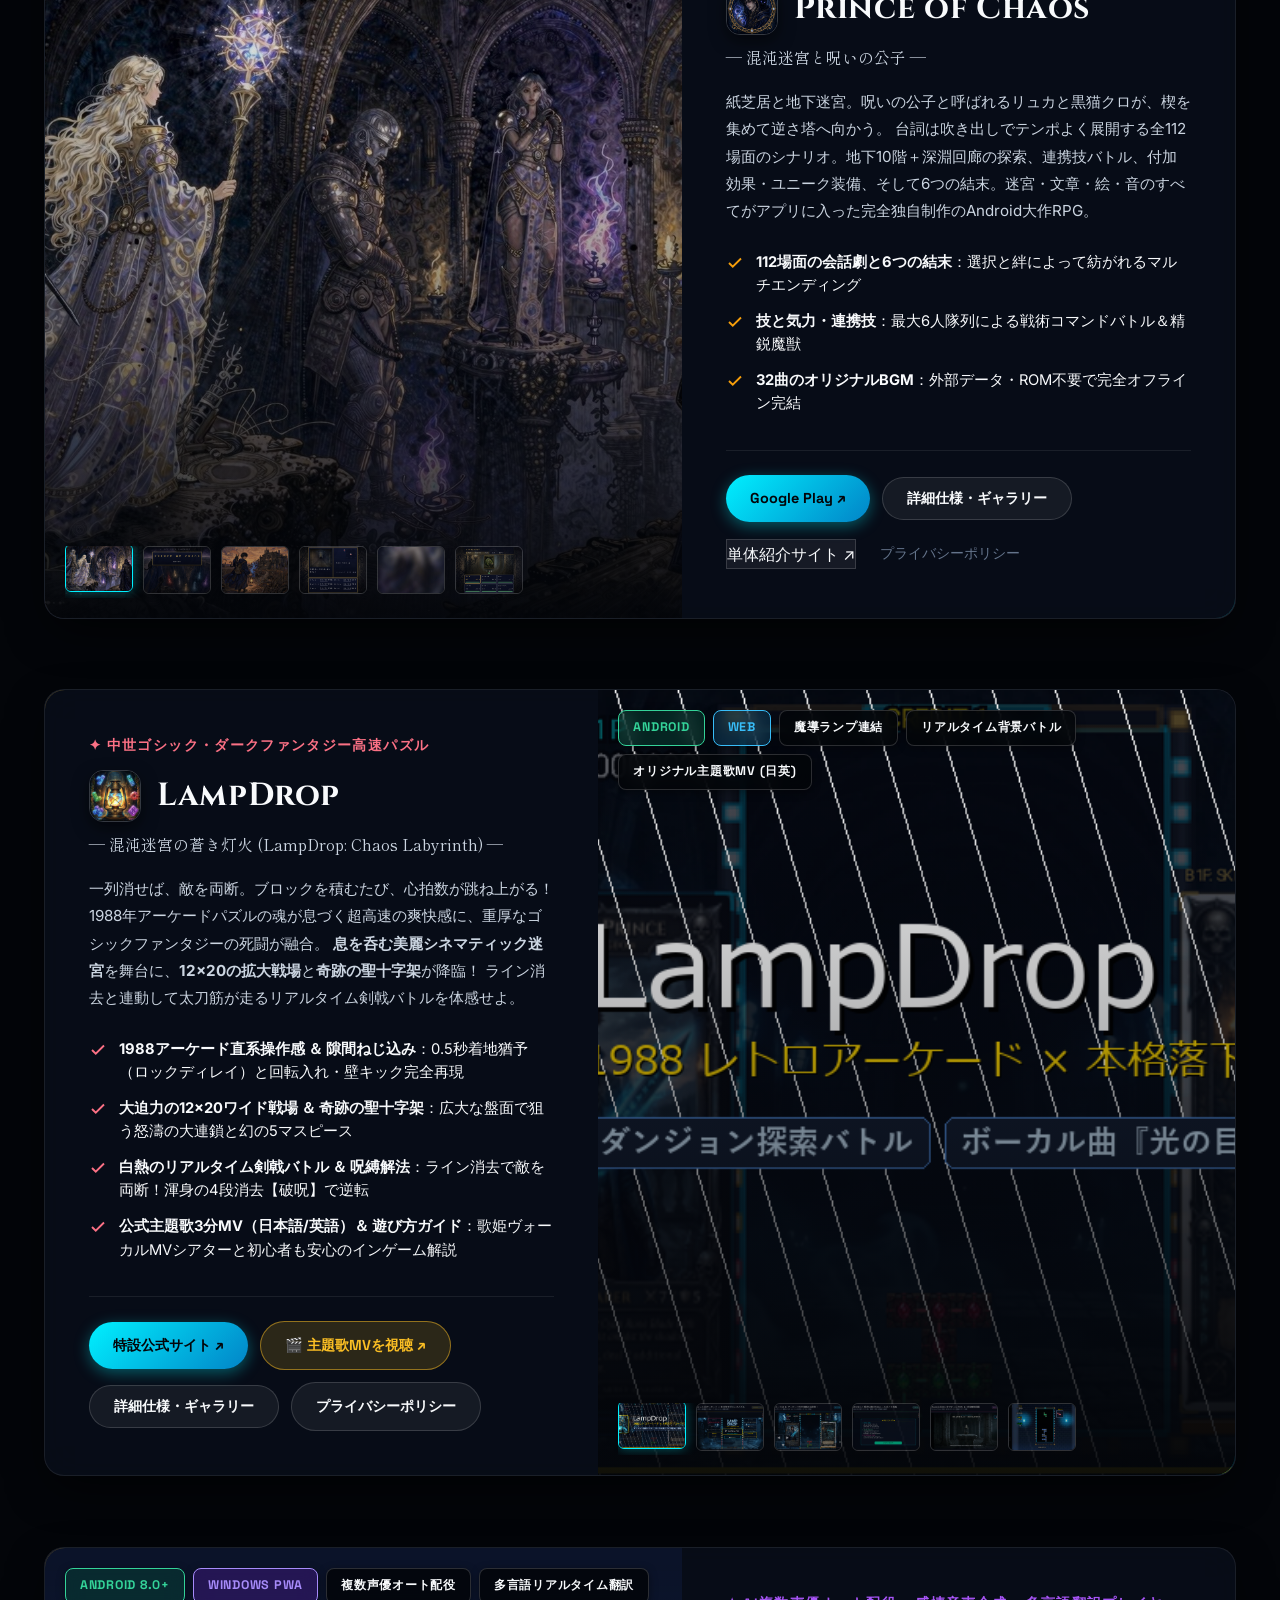
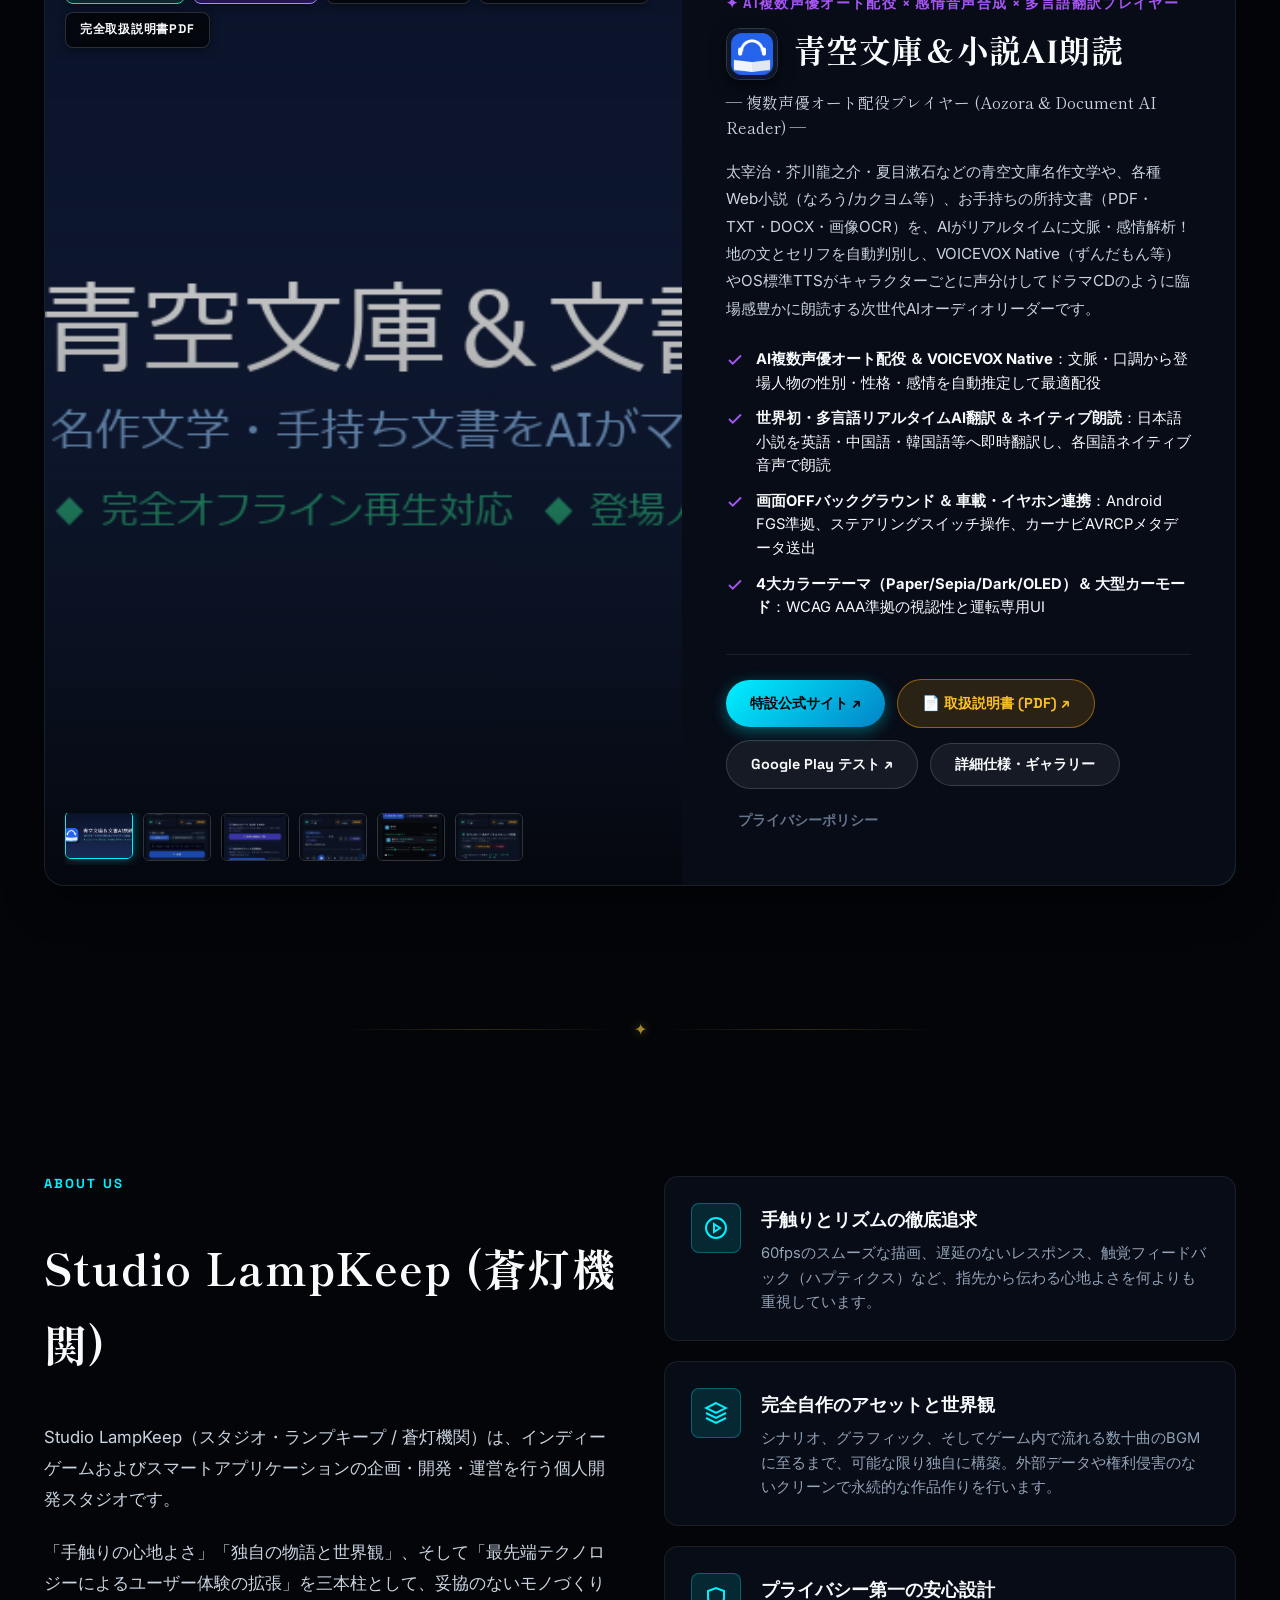
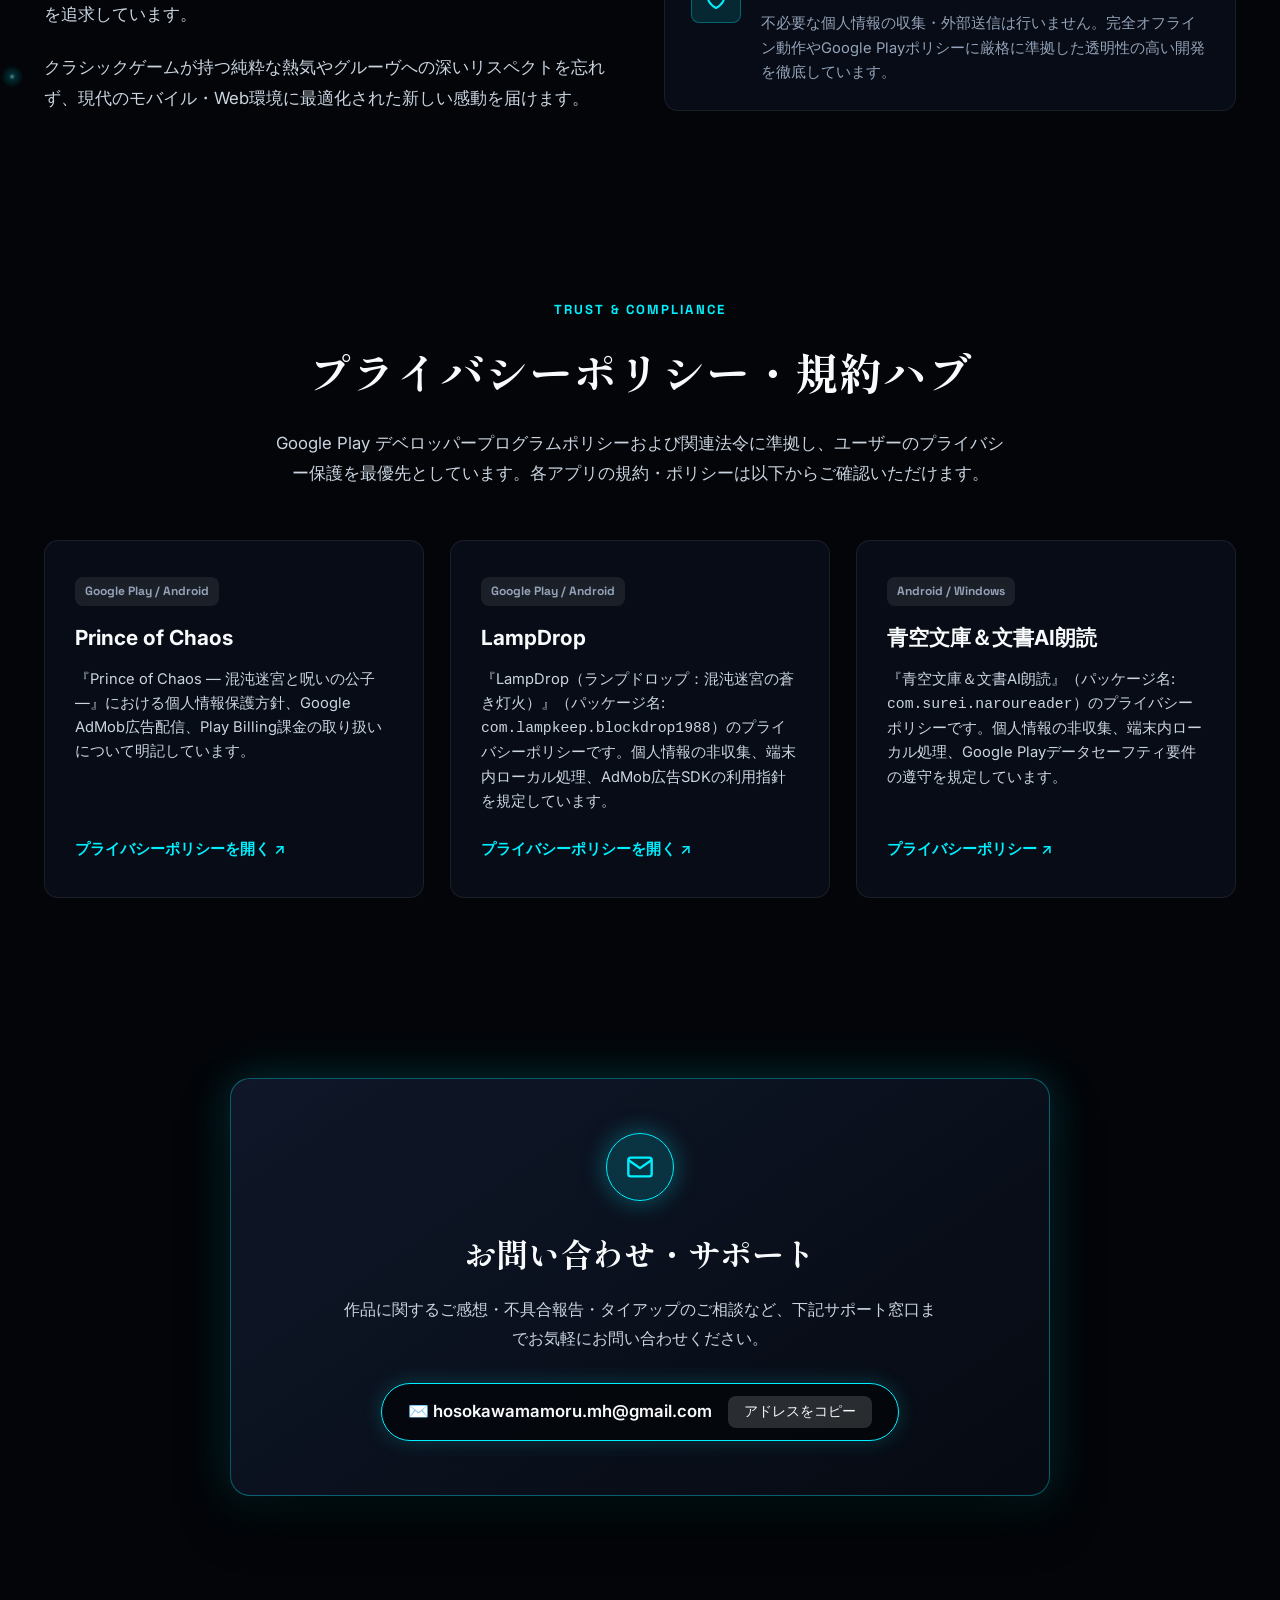
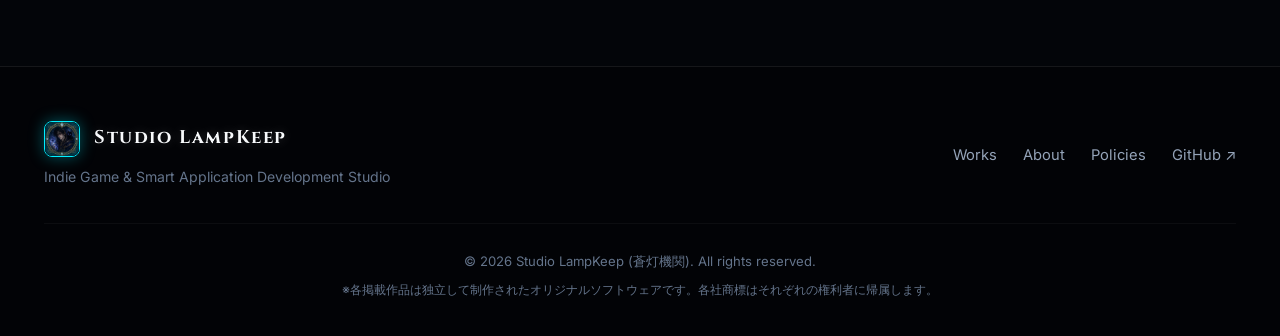
==== commit d2d6eb92: "Update novelreader project details, screenshots, and manual pages" ====
--- a/index.html
+++ b/index.html
@@ -313,55 +313,72 @@
         <!-- Project 3: Novel AI Reader -->
         <article class="work-card theme-purple" data-category="app">
           <div class="work-visual">
-            <img src="assets/img/novelreader/feature_graphic.png" alt="青空文庫＆文書AI朗読" class="work-visual-main">
+            <img src="assets/img/novelreader/feature_graphic.png" alt="青空文庫＆小説AI朗読" class="work-visual-main">
             <div class="work-visual-overlay"></div>
             <div class="work-visual-badges">
+              <span class="badge-tag platform-android">Android 8.0+</span>
               <span class="badge-tag platform-windows">Windows PWA</span>
-              <span class="badge-tag platform-android">Android</span>
-              <span class="badge-tag">AI自動配役・マルチボイス</span>
+              <span class="badge-tag">複数声優オート配役</span>
+              <span class="badge-tag">多言語リアルタイム翻訳</span>
+              <span class="badge-tag">完全取扱説明書PDF</span>
             </div>
             <div class="work-visual-thumbs">
               <img src="assets/img/novelreader/feature_graphic.png" alt="Feature" data-src="assets/img/novelreader/feature_graphic.png" class="active">
-              <img src="assets/img/novelreader/01_screenshot.png" alt="Reader" data-src="assets/img/novelreader/01_screenshot.png">
-              <img src="assets/img/novelreader/02_screenshot.png" alt="Search" data-src="assets/img/novelreader/02_screenshot.png">
-              <img src="assets/img/novelreader/03_player.png" alt="Player" data-src="assets/img/novelreader/03_player.png">
-              <img src="assets/img/novelreader/04_settings.png" alt="Settings" data-src="assets/img/novelreader/04_settings.png">
+              <img src="assets/img/novelreader/01_home_screen.png" alt="Home" data-src="assets/img/novelreader/01_home_screen.png">
+              <img src="assets/img/novelreader/02_ai_reanalyze_modal.png" alt="Casting" data-src="assets/img/novelreader/02_ai_reanalyze_modal.png">
+              <img src="assets/img/novelreader/03_player_screen.png" alt="Player" data-src="assets/img/novelreader/03_player_screen.png">
+              <img src="assets/img/novelreader/ui_docked_dark.png" alt="Docked Widget" data-src="assets/img/novelreader/ui_docked_dark.png">
+              <img src="assets/img/novelreader/05_downloads_screen.png" alt="Downloads" data-src="assets/img/novelreader/05_downloads_screen.png">
             </div>
           </div>
 
           <div class="work-info">
             <div>
-              <div class="work-category purple">✦ AI読書アクセシビリティツール</div>
+              <div class="work-category purple">✦ AI複数声優オート配役 × 感情音声合成 × 多言語翻訳プレイヤー</div>
               <div class="work-title-group">
                 <img src="assets/img/novelreader/icon.png" alt="Aozora & Document AI Reader Icon" class="work-app-icon">
-                <h3 class="work-title">青空文庫＆文書AI朗読</h3>
+                <h3 class="work-title">青空文庫＆小説AI朗読</h3>
               </div>
               <p class="work-subtitle">― 複数声優オート配役プレイヤー (Aozora & Document AI Reader) ―</p>
               <p class="work-description">
-                太宰治・芥川龍之介などの青空文庫名作文学や、お手持ちの所持文書（PDF・テキストファイル）を、アプリ内包LLMやGeminiがリアルタイム解析。地の文と台詞を自動判別し、登場人物ごとに最適な音声を配役してオーディオドラマのように臨場感豊かに朗読する次世代読書アクセシビリティアプリです。
+                太宰治・芥川龍之介・夏目漱石などの青空文庫名作文学や、各種Web小説（なろう/カクヨム等）、お手持ちの所持文書（PDF・TXT・DOCX・画像OCR）を、AIがリアルタイムに文脈・感情解析！
+                地の文とセリフを自動判別し、VOICEVOX Native（ずんだもん等）やOS標準TTSがキャラクターごとに声分けしてドラマCDのように臨場感豊かに朗読する次世代AIオーディオリーダーです。
               </p>
 
               <ul class="work-features">
                 <li>
                   <svg width="18" height="18" viewBox="0 0 24 24" fill="none" stroke="currentColor" stroke-width="2.5"><polyline points="20 6 9 17 4 12"></polyline></svg>
-                  <span><strong>アプリ内包LLM（設定不要）</strong>：環境構築・APIキー不要で即座にオフライン声分け解析</span>
-                </li>
-                <li>
-                  <svg width="18" height="18" viewBox="0 0 24 24" fill="none" stroke="currentColor" stroke-width="2.5"><polyline points="20 6 9 17 4 12"></polyline></svg>
-                  <span><strong>青空文庫＆所持文書対応</strong>：名作文学プリセット57作品＋1万8千作品検索、PDF・テキスト流し込み</span>
-                </li>
-                <li>
-                  <svg width="18" height="18" viewBox="0 0 24 24" fill="none" stroke="currentColor" stroke-width="2.5"><polyline points="20 6 9 17 4 12"></polyline></svg>
-                  <span><strong>バックグラウンド再生＆高品質音声</strong>：Edge-TTS / VOICEVOX連携、スリープ時再生対応</span>
+                  <span><strong>AI複数声優オート配役 ＆ VOICEVOX Native</strong>：文脈・口調から登場人物の性別・性格・感情を自動推定して最適配役</span>
+                </li>
+                <li>
+                  <svg width="18" height="18" viewBox="0 0 24 24" fill="none" stroke="currentColor" stroke-width="2.5"><polyline points="20 6 9 17 4 12"></polyline></svg>
+                  <span><strong>世界初・多言語リアルタイムAI翻訳 ＆ ネイティブ朗読</strong>：日本語小説を英語・中国語・韓国語等へ即時翻訳し、各国語ネイティブ音声で朗読</span>
+                </li>
+                <li>
+                  <svg width="18" height="18" viewBox="0 0 24 24" fill="none" stroke="currentColor" stroke-width="2.5"><polyline points="20 6 9 17 4 12"></polyline></svg>
+                  <span><strong>画面OFFバックグラウンド ＆ 車載・イヤホン連携</strong>：Android FGS準拠、ステアリングスイッチ操作、カーナビAVRCPメタデータ送出</span>
+                </li>
+                <li>
+                  <svg width="18" height="18" viewBox="0 0 24 24" fill="none" stroke="currentColor" stroke-width="2.5"><polyline points="20 6 9 17 4 12"></polyline></svg>
+                  <span><strong>4大カラーテーマ（Paper/Sepia/Dark/OLED）＆ 大型カーモード</strong>：WCAG AAA準拠の視認性と運転専用UI</span>
                 </li>
               </ul>
             </div>
 
             <div class="work-footer">
-              <button class="btn-card-action btn-card-primary" data-open-modal="novelreader">
-                詳細仕様・ギャラリーを見る
+              <a href="novel-ai-reader/index.html" class="btn-card-action btn-card-primary">
+                特設公式サイト ↗
+              </a>
+              <a href="novel-ai-reader/小説AI朗読_全機能取扱説明書_完全マニュアル.pdf" download class="btn-card-action" style="background: rgba(245, 158, 11, 0.15); border: 1px solid rgba(245, 158, 11, 0.5); color: #fbbf24; font-weight: 700;">
+                📄 取扱説明書 (PDF) ↗
+              </a>
+              <a href="https://play.google.com/apps/testing/com.surei.naroureader" target="_blank" rel="noopener" class="btn-card-action btn-card-secondary">
+                Google Play テスト ↗
+              </a>
+              <button class="btn-card-action btn-card-secondary" data-open-modal="novelreader">
+                詳細仕様・ギャラリー
               </button>
-              <a href="privacy.html" class="btn-card-action btn-card-secondary">
+              <a href="novel-ai-reader/privacy.html" class="btn-card-action btn-card-ghost">
                 プライバシーポリシー
               </a>
             </div>
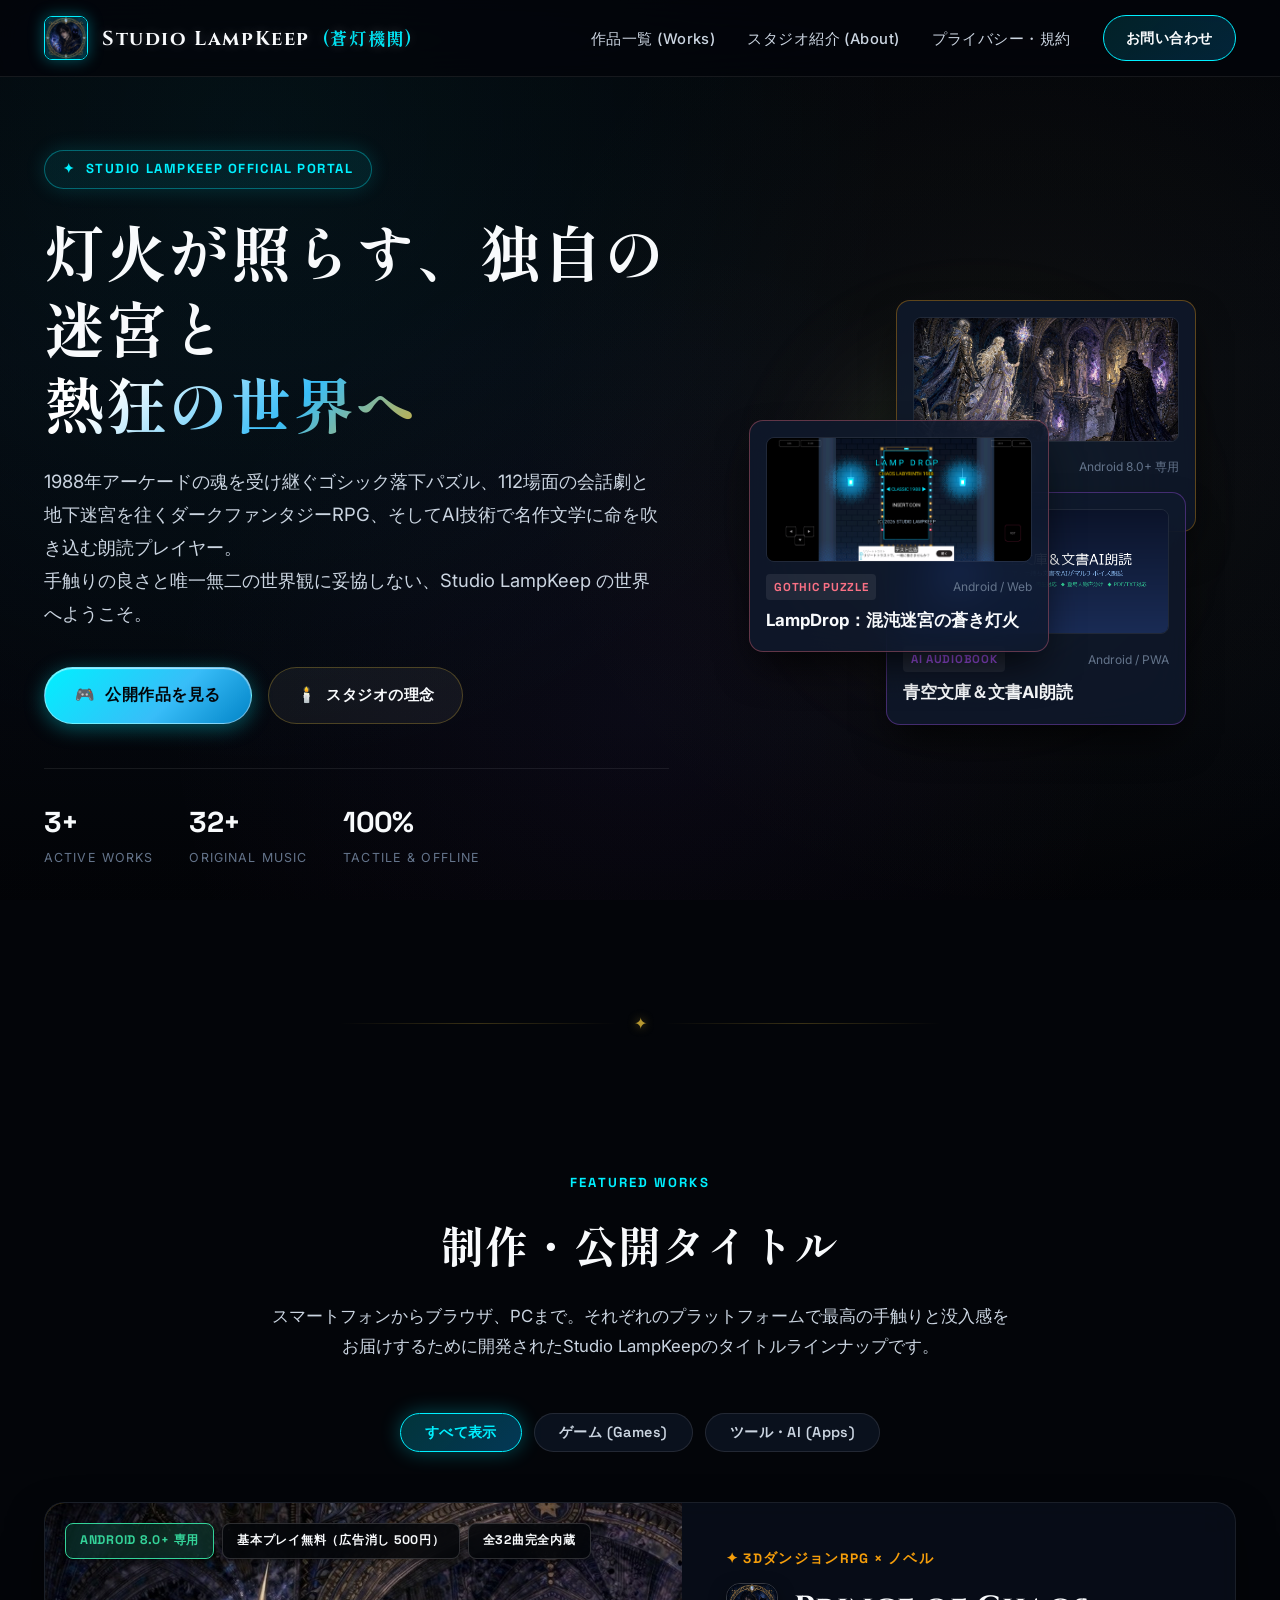
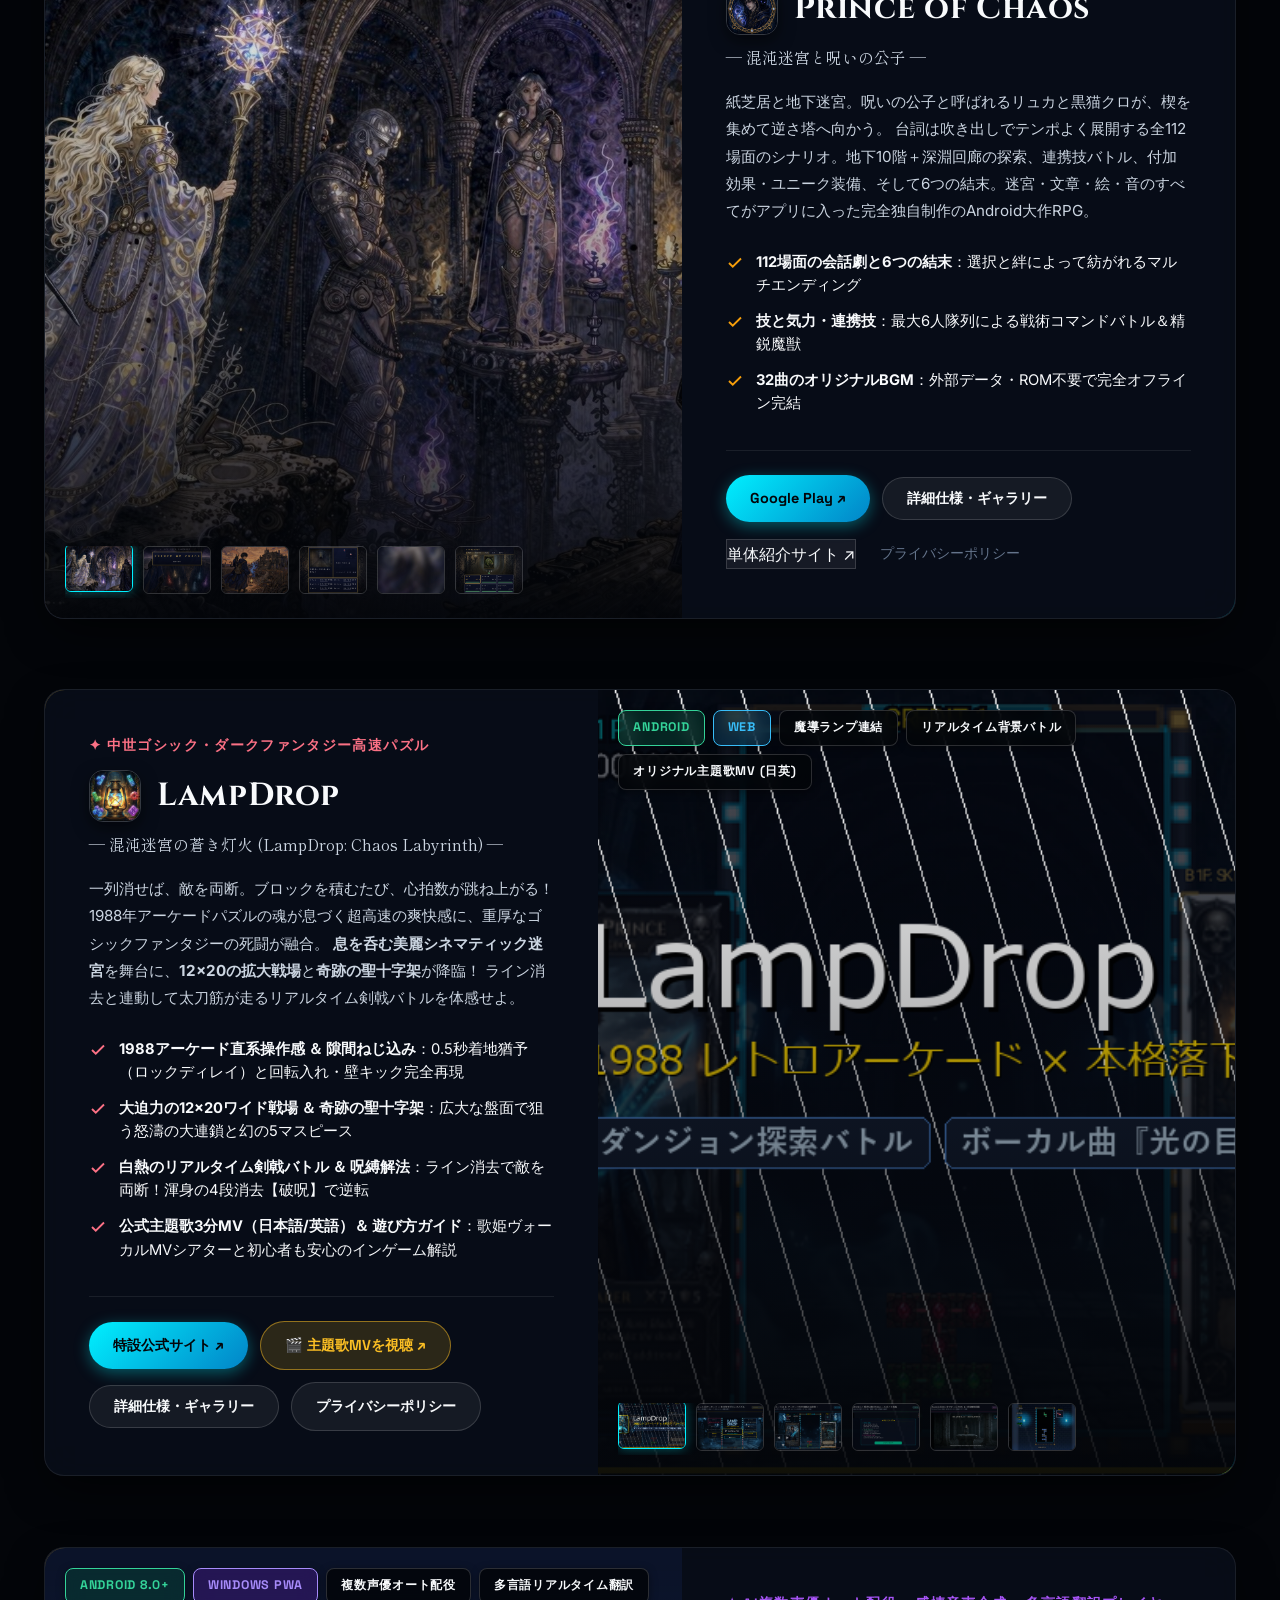
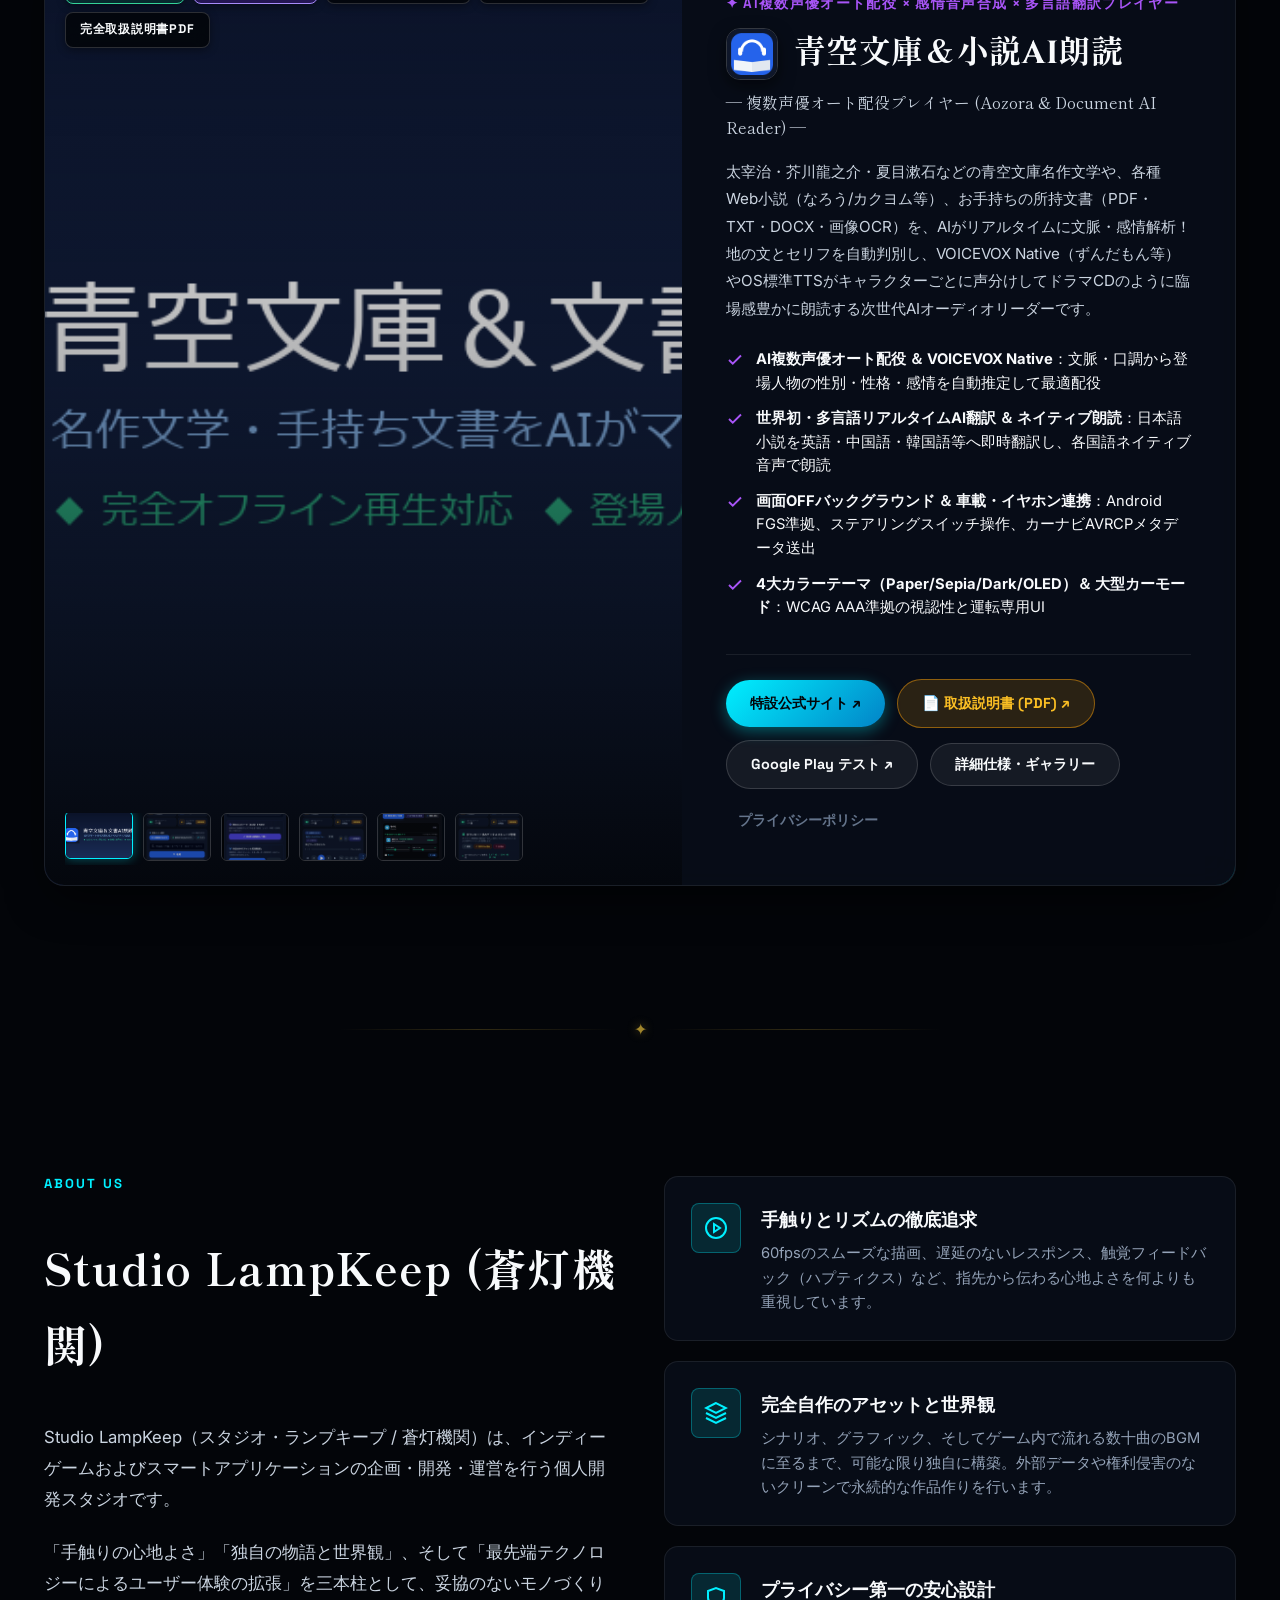
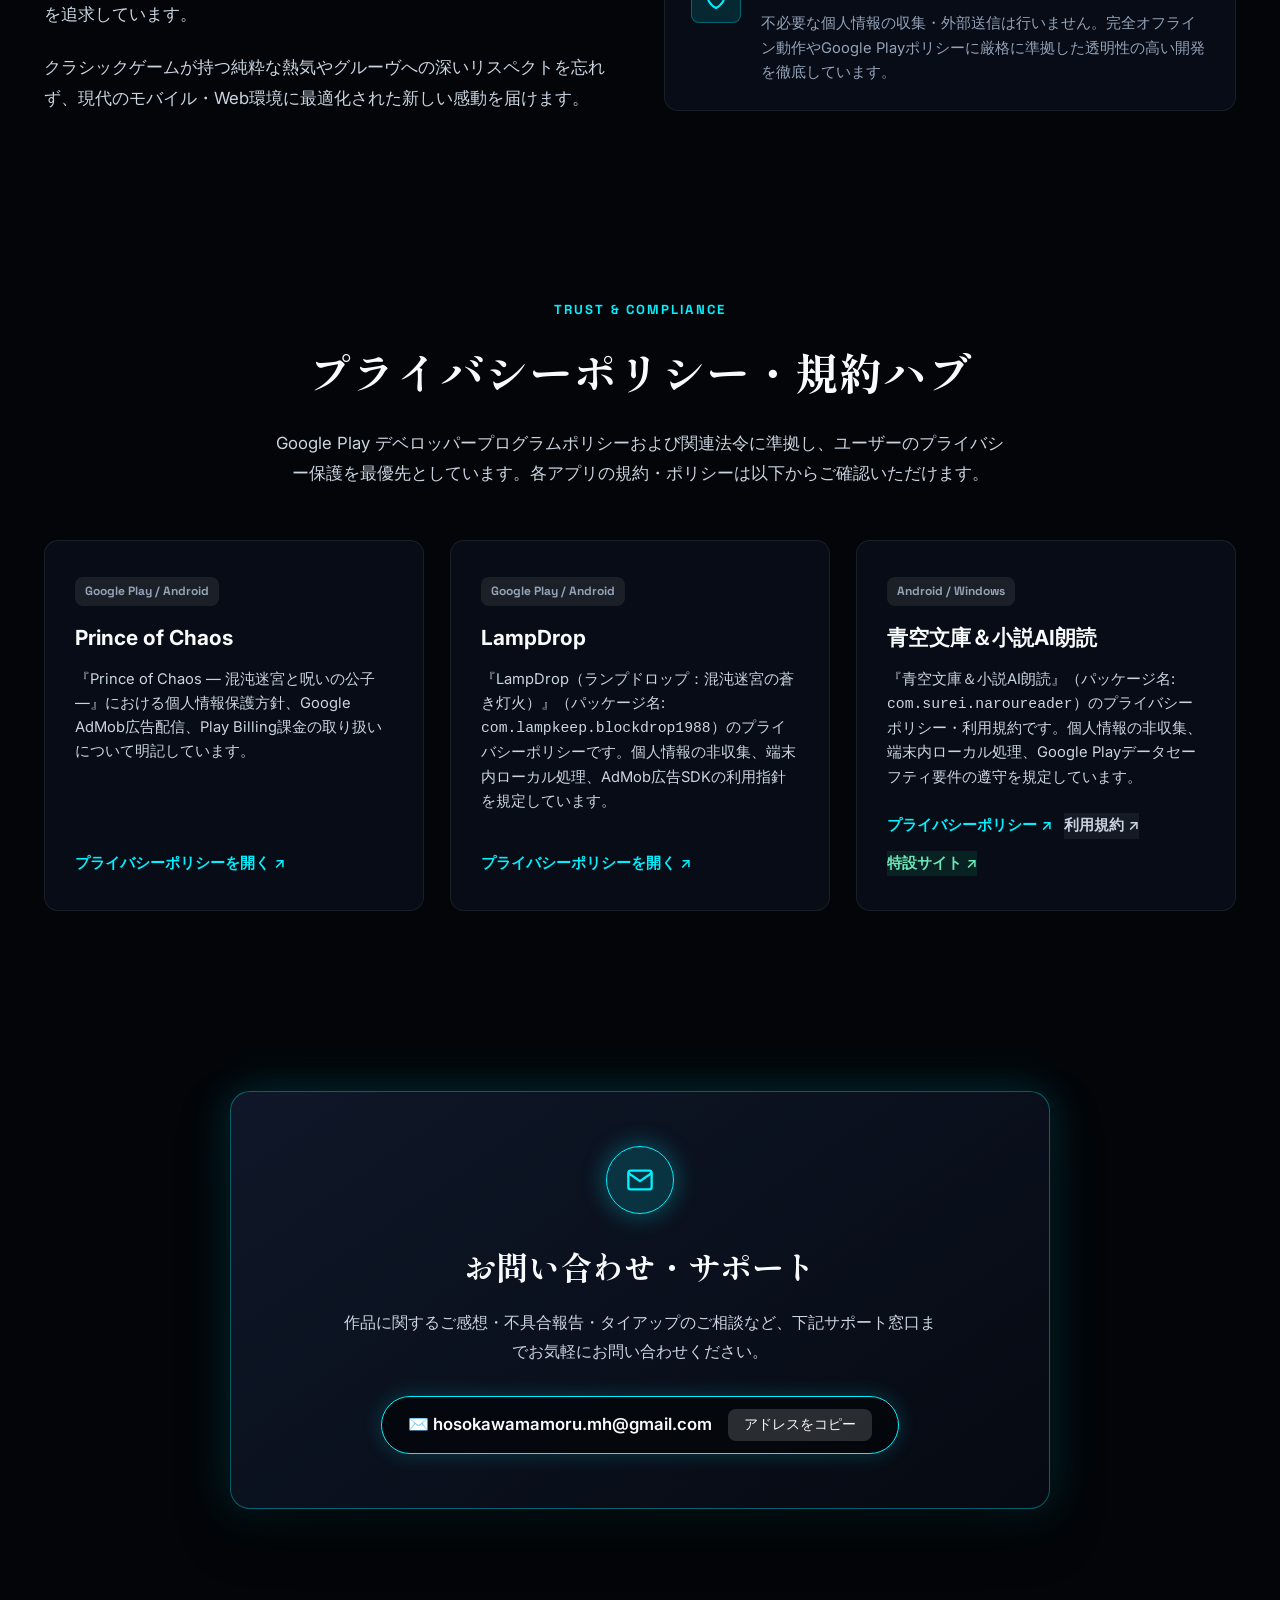
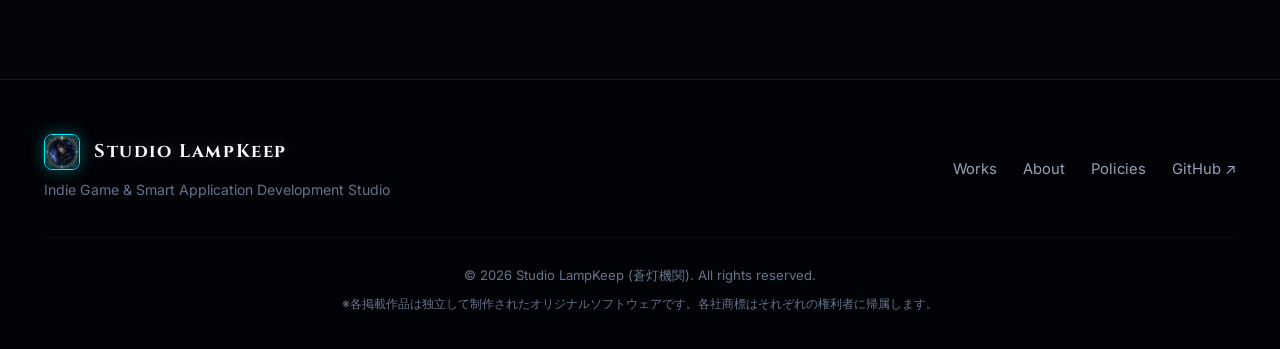
==== commit ceba335d: "feat(novel-ai-reader): update official portal and policies with dedicated landing page, online manua" ====
--- a/index.html
+++ b/index.html
@@ -493,14 +493,20 @@
         <div class="policy-card">
           <div class="policy-card-top">
             <span class="policy-badge">Android / Windows</span>
-            <h3>青空文庫＆文書AI朗読</h3>
+            <h3>青空文庫＆小説AI朗読</h3>
             <p>
-              『青空文庫＆文書AI朗読』（パッケージ名: <code>com.surei.naroureader</code>）のプライバシーポリシーです。個人情報の非収集、端末内ローカル処理、Google Playデータセーフティ要件の遵守を規定しています。
+              『青空文庫＆小説AI朗読』（パッケージ名: <code>com.surei.naroureader</code>）のプライバシーポリシー・利用規約です。個人情報の非収集、端末内ローカル処理、Google Playデータセーフティ要件の遵守を規定しています。
             </p>
           </div>
-          <div style="display:flex; gap:16px;">
-            <a href="privacy.html" class="policy-link-btn">
+          <div style="display:flex; flex-wrap:wrap; gap:12px;">
+            <a href="novel-ai-reader/privacy.html" class="policy-link-btn">
               プライバシーポリシー ↗
+            </a>
+            <a href="novel-ai-reader/terms.html" class="policy-link-btn" style="background:rgba(255,255,255,0.06); border-color:rgba(255,255,255,0.15); color:#cbd5e1;">
+              利用規約 ↗
+            </a>
+            <a href="novel-ai-reader/index.html" class="policy-link-btn" style="background:rgba(16,185,129,0.12); border-color:rgba(16,185,129,0.35); color:#6ee7b7;">
+              特設サイト ↗
             </a>
           </div>
         </div>
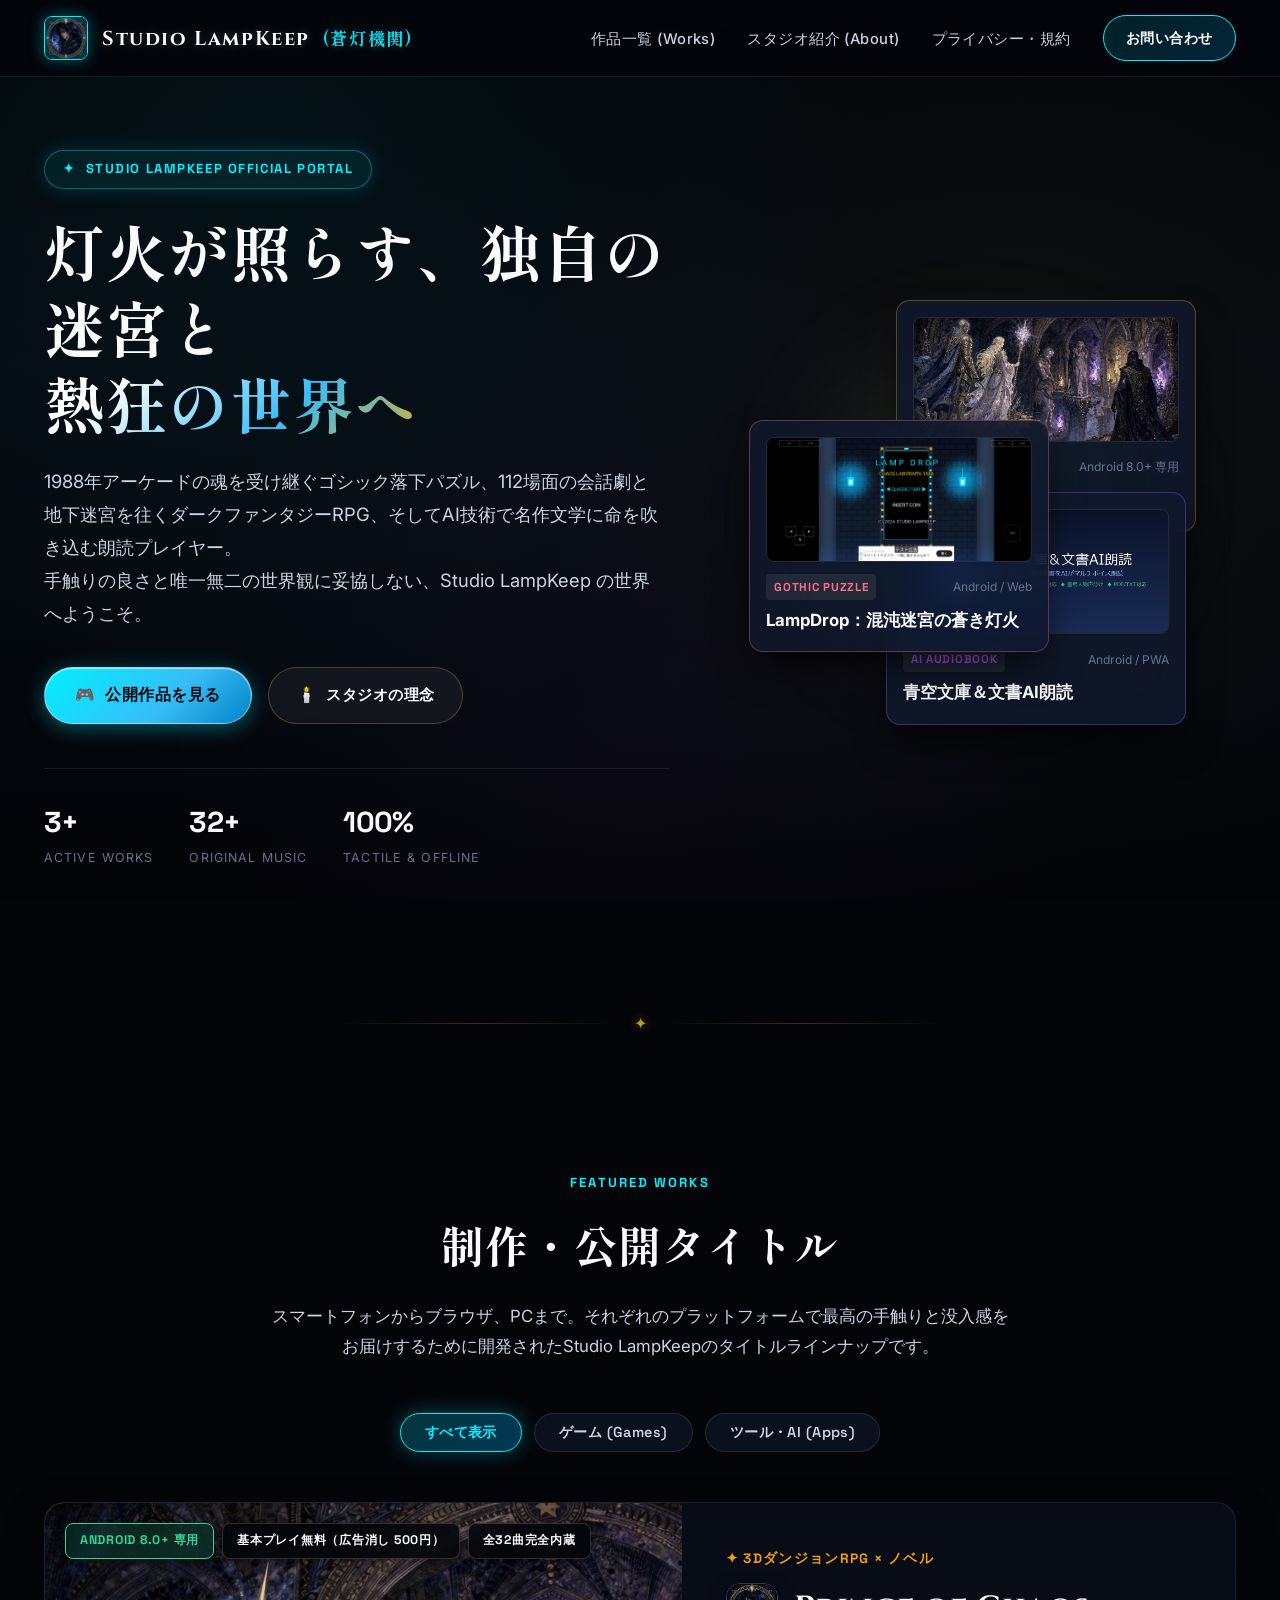
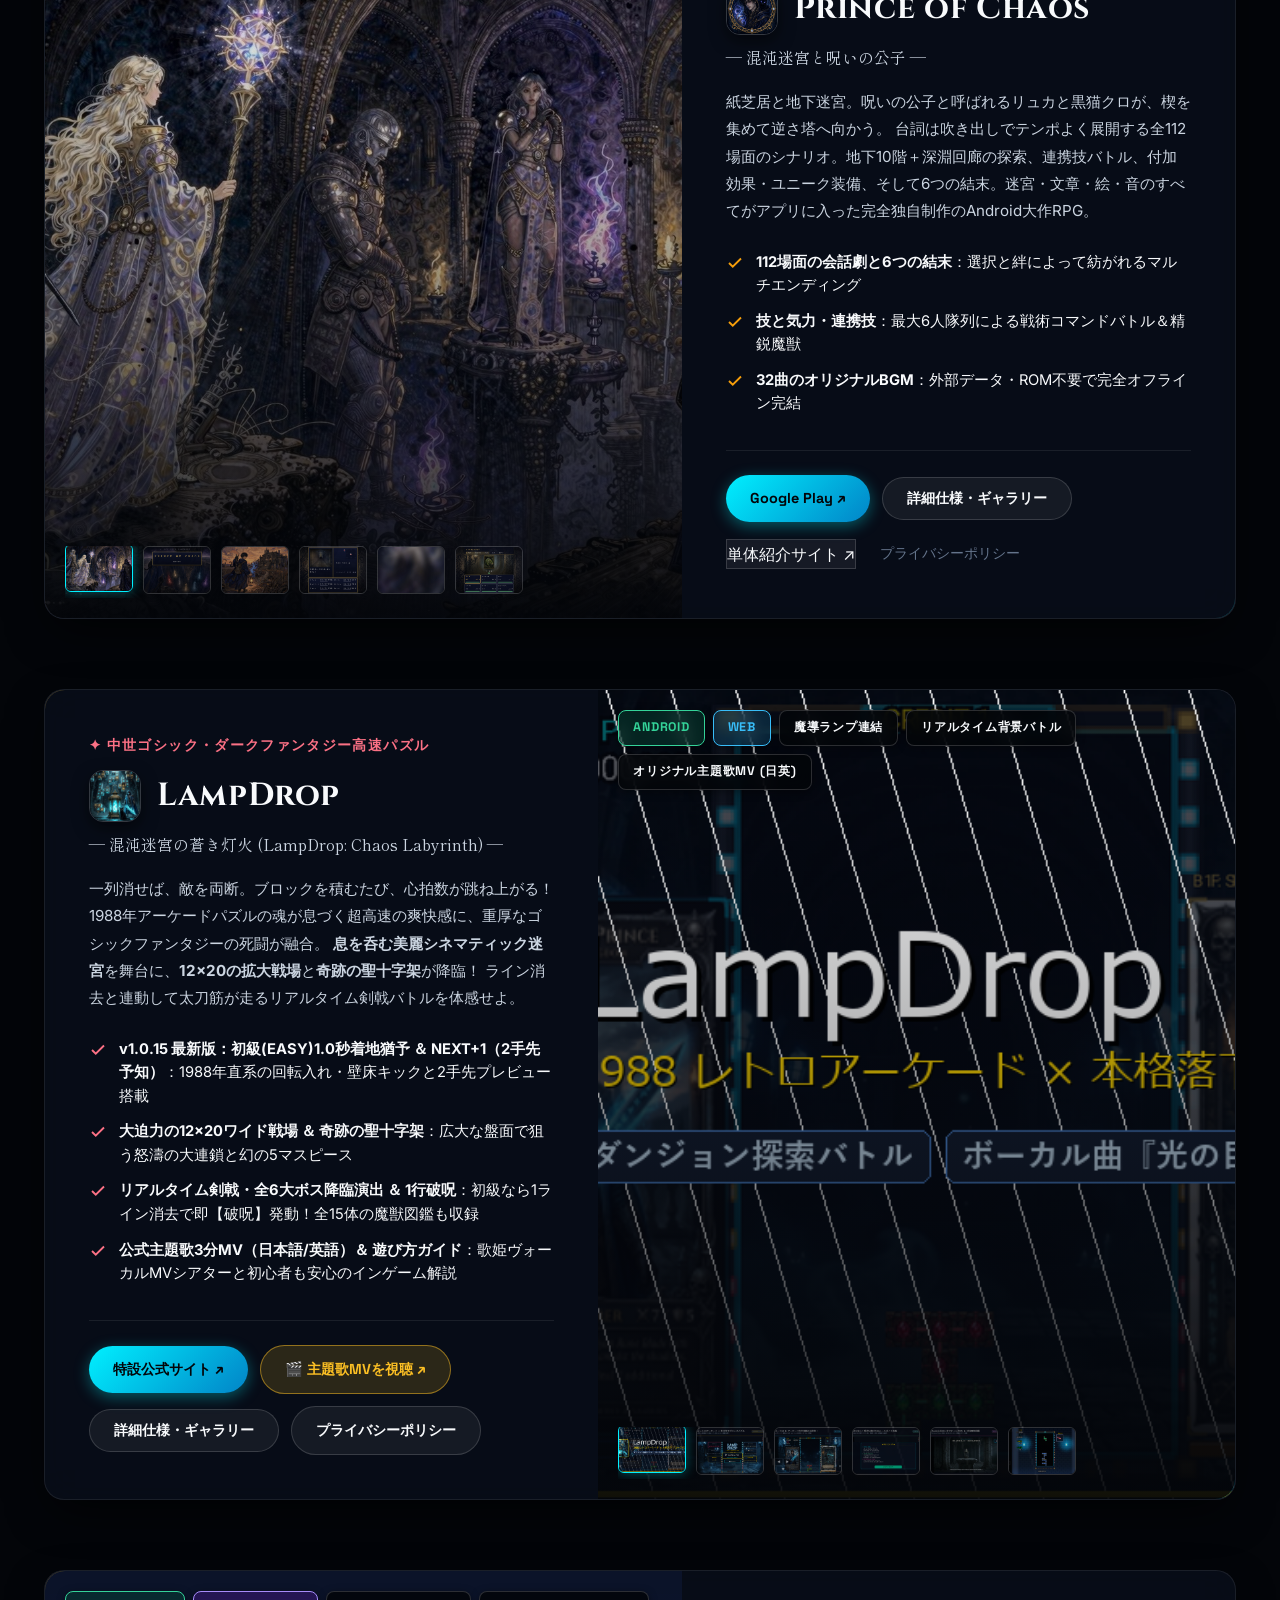
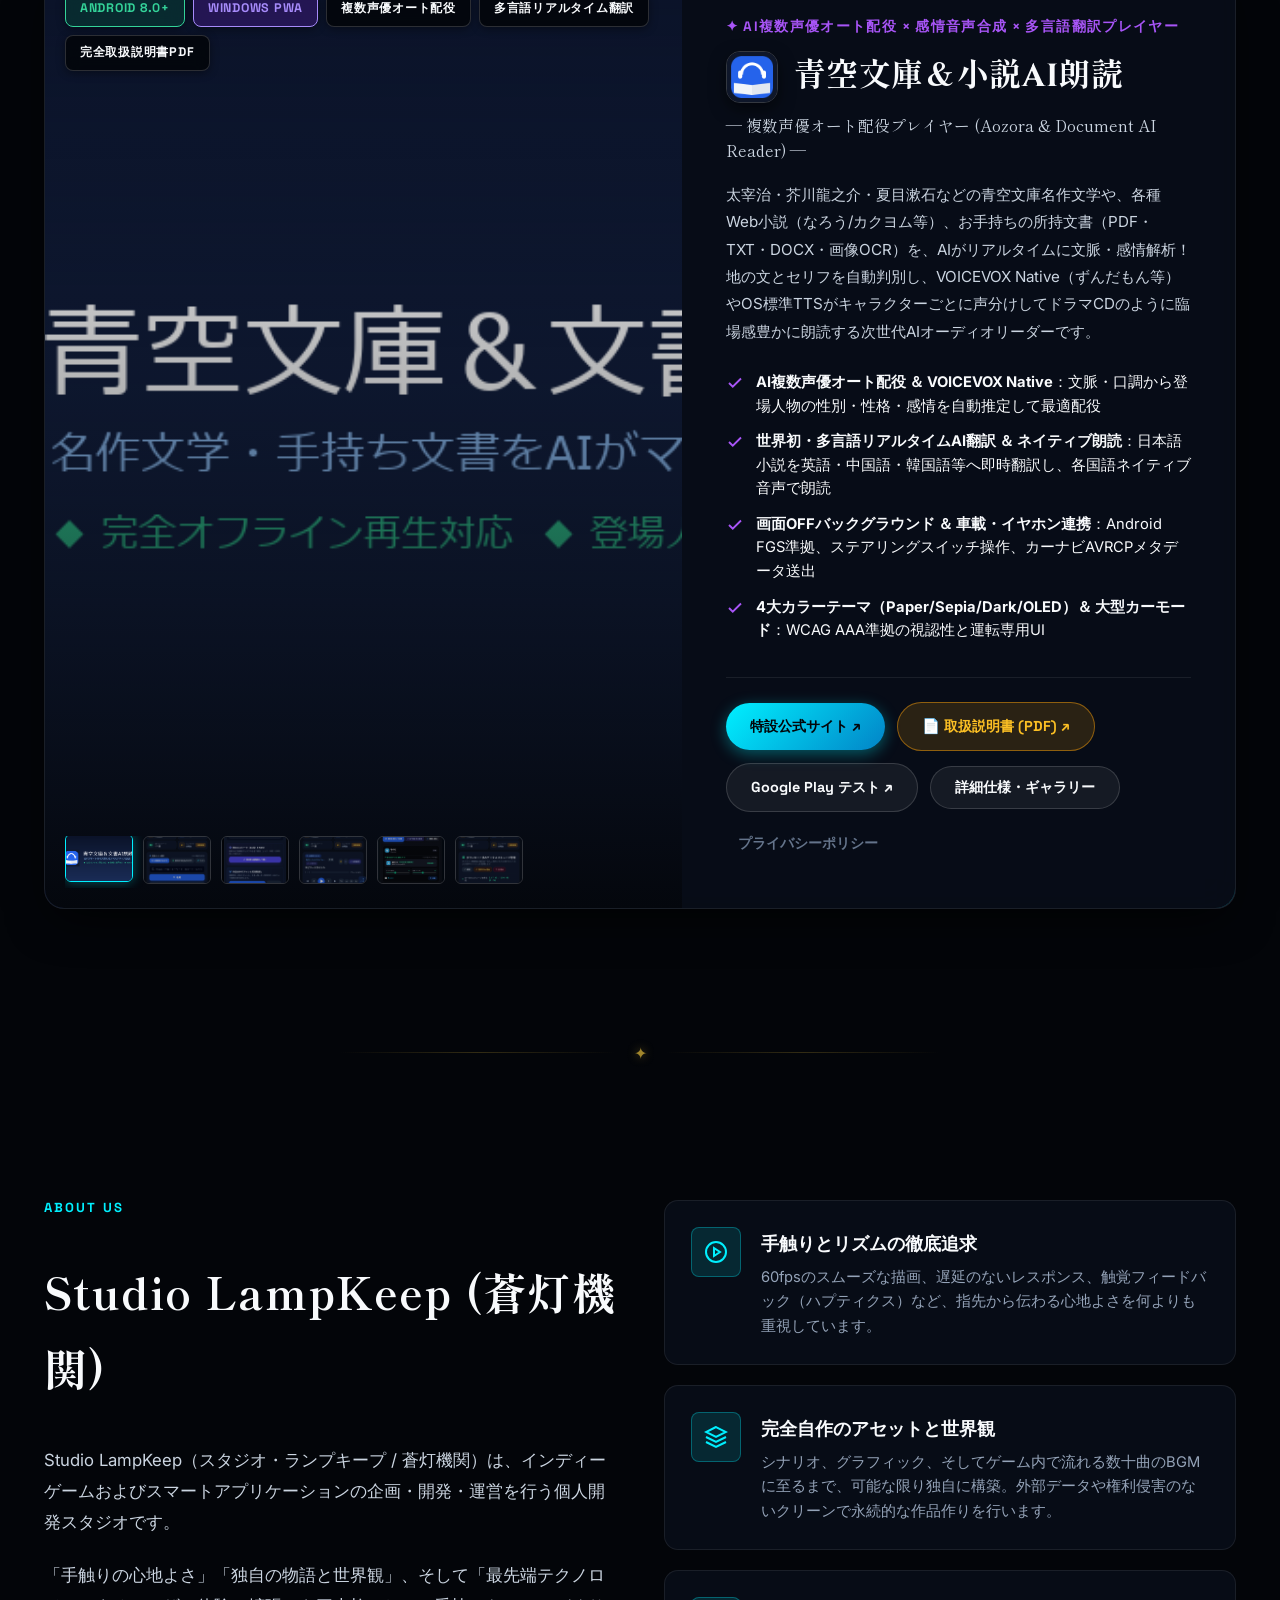
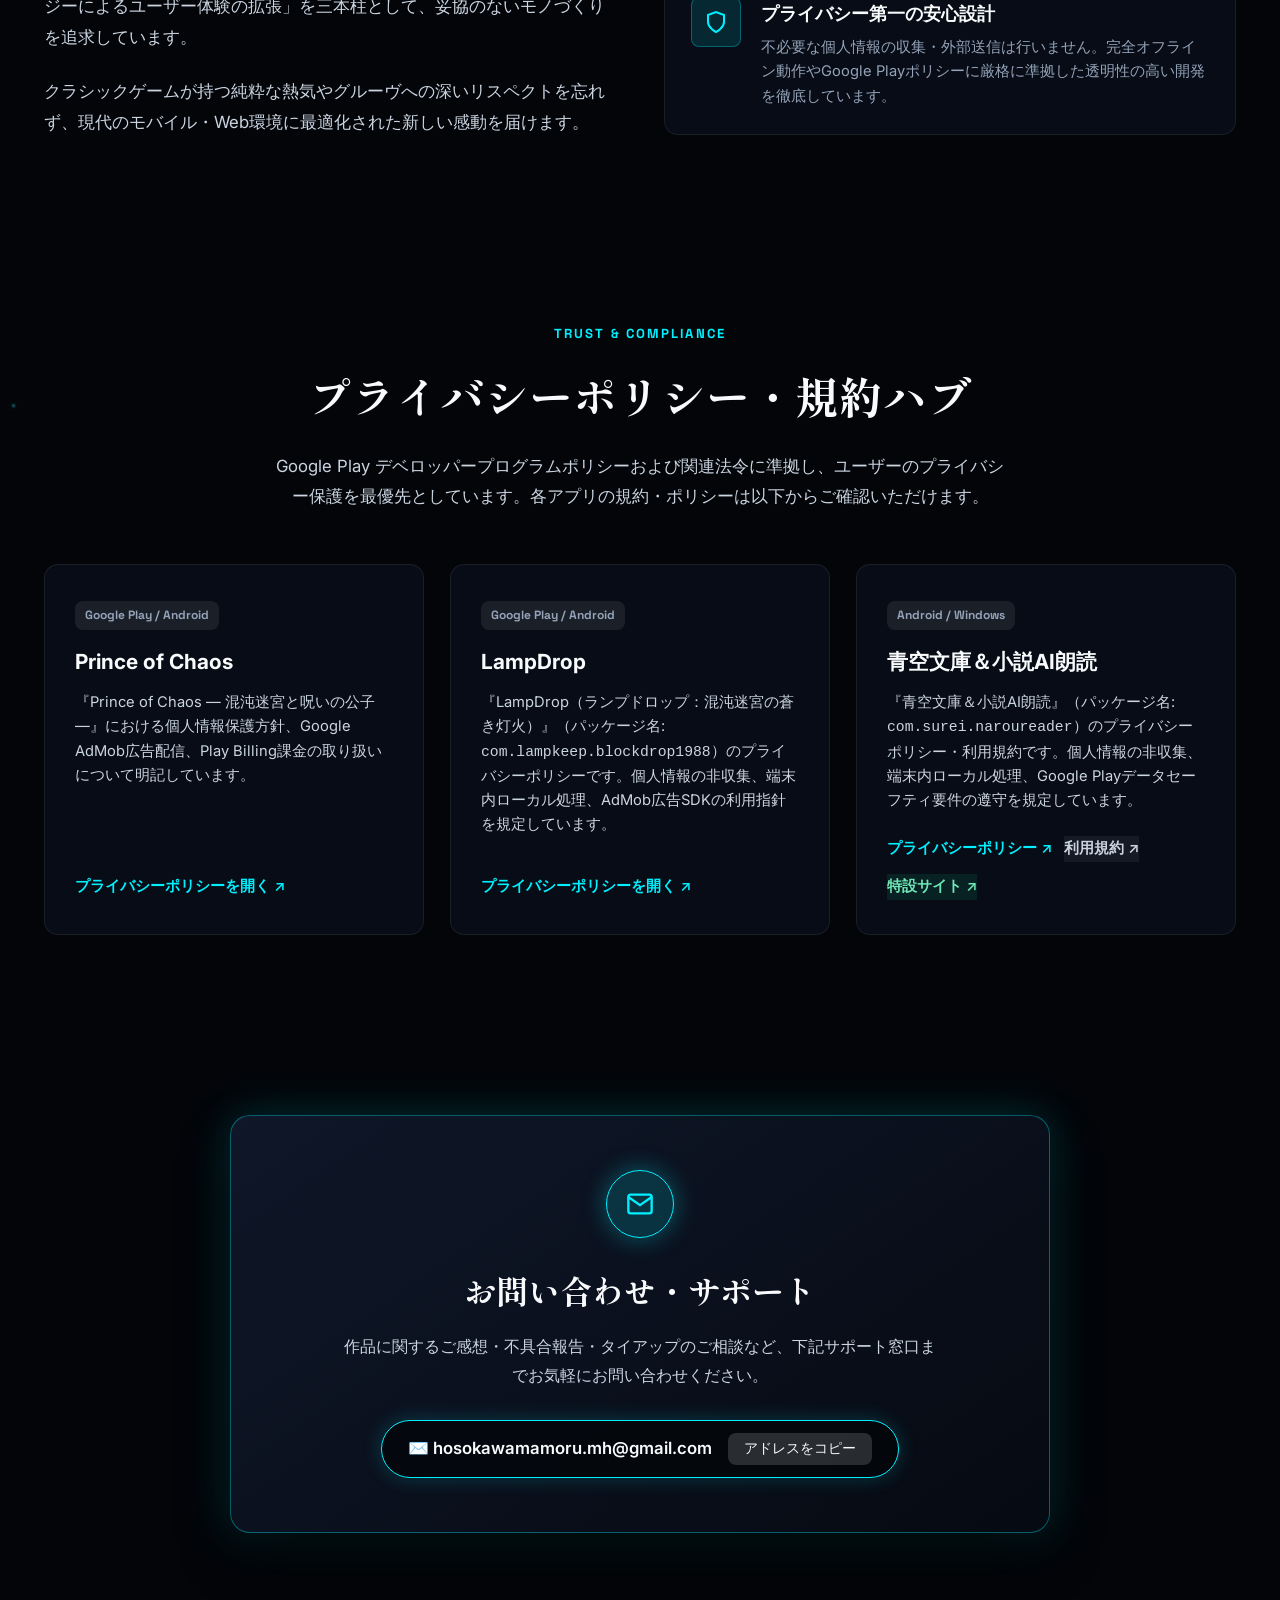
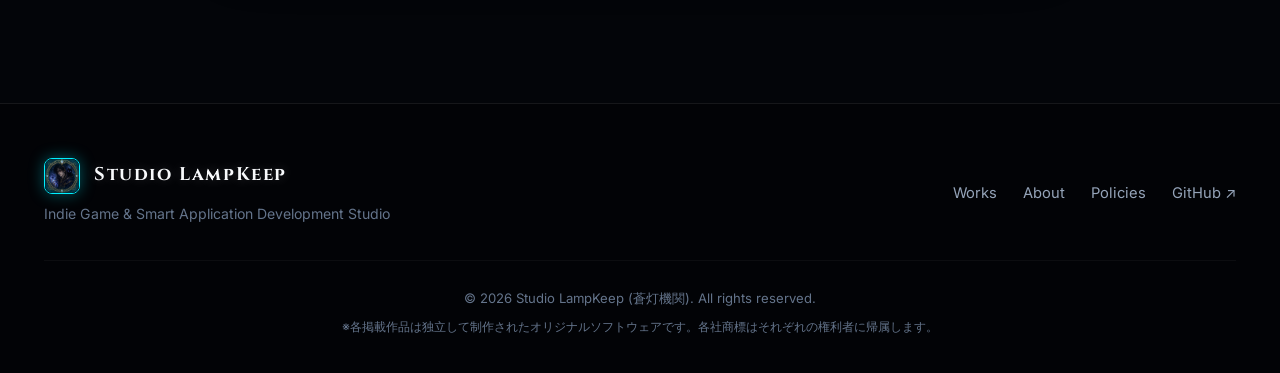
==== commit e37cba44: "feat(lampdrop): update official website to v1.0.15 with patch notes, 15-monster bestiary, bilingual " ====
--- a/index.html
+++ b/index.html
@@ -276,7 +276,7 @@
               <ul class="work-features">
                 <li>
                   <svg width="18" height="18" viewBox="0 0 24 24" fill="none" stroke="currentColor" stroke-width="2.5"><polyline points="20 6 9 17 4 12"></polyline></svg>
-                  <span><strong>1988アーケード直系操作感 ＆ 隙間ねじ込み</strong>：0.5秒着地猶予（ロックディレイ）と回転入れ・壁キック完全再現</span>
+                  <span><strong>v1.0.15 最新版：初級(EASY)1.0秒着地猶予 ＆ NEXT+1（2手先予知）</strong>：1988年直系の回転入れ・壁床キックと2手先プレビュー搭載</span>
                 </li>
                 <li>
                   <svg width="18" height="18" viewBox="0 0 24 24" fill="none" stroke="currentColor" stroke-width="2.5"><polyline points="20 6 9 17 4 12"></polyline></svg>
@@ -284,7 +284,7 @@
                 </li>
                 <li>
                   <svg width="18" height="18" viewBox="0 0 24 24" fill="none" stroke="currentColor" stroke-width="2.5"><polyline points="20 6 9 17 4 12"></polyline></svg>
-                  <span><strong>白熱のリアルタイム剣戟バトル ＆ 呪縛解法</strong>：ライン消去で敵を両断！渾身の4段消去【破呪】で逆転</span>
+                  <span><strong>リアルタイム剣戟・全6大ボス降臨演出 ＆ 1行破呪</strong>：初級なら1ライン消去で即【破呪】発動！全15体の魔獣図鑑も収録</span>
                 </li>
                 <li>
                   <svg width="18" height="18" viewBox="0 0 24 24" fill="none" stroke="currentColor" stroke-width="2.5"><polyline points="20 6 9 17 4 12"></polyline></svg>
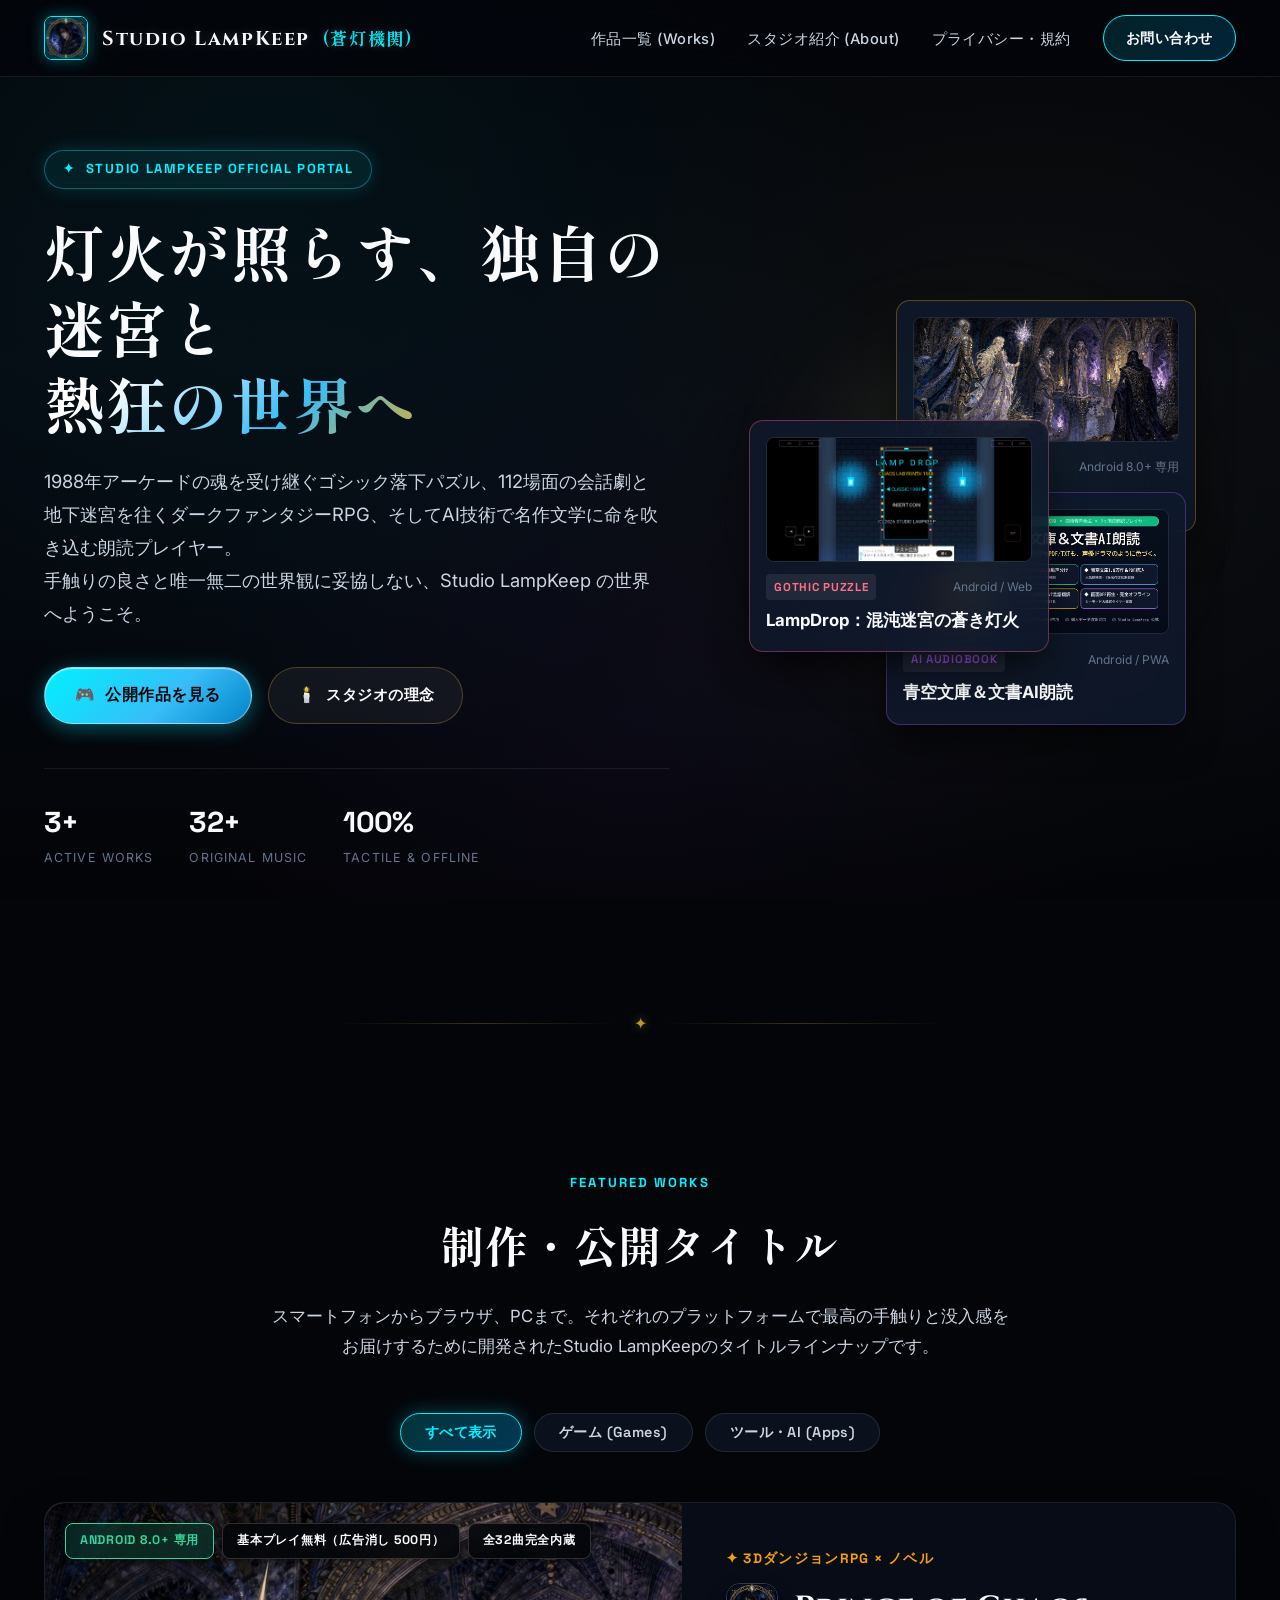
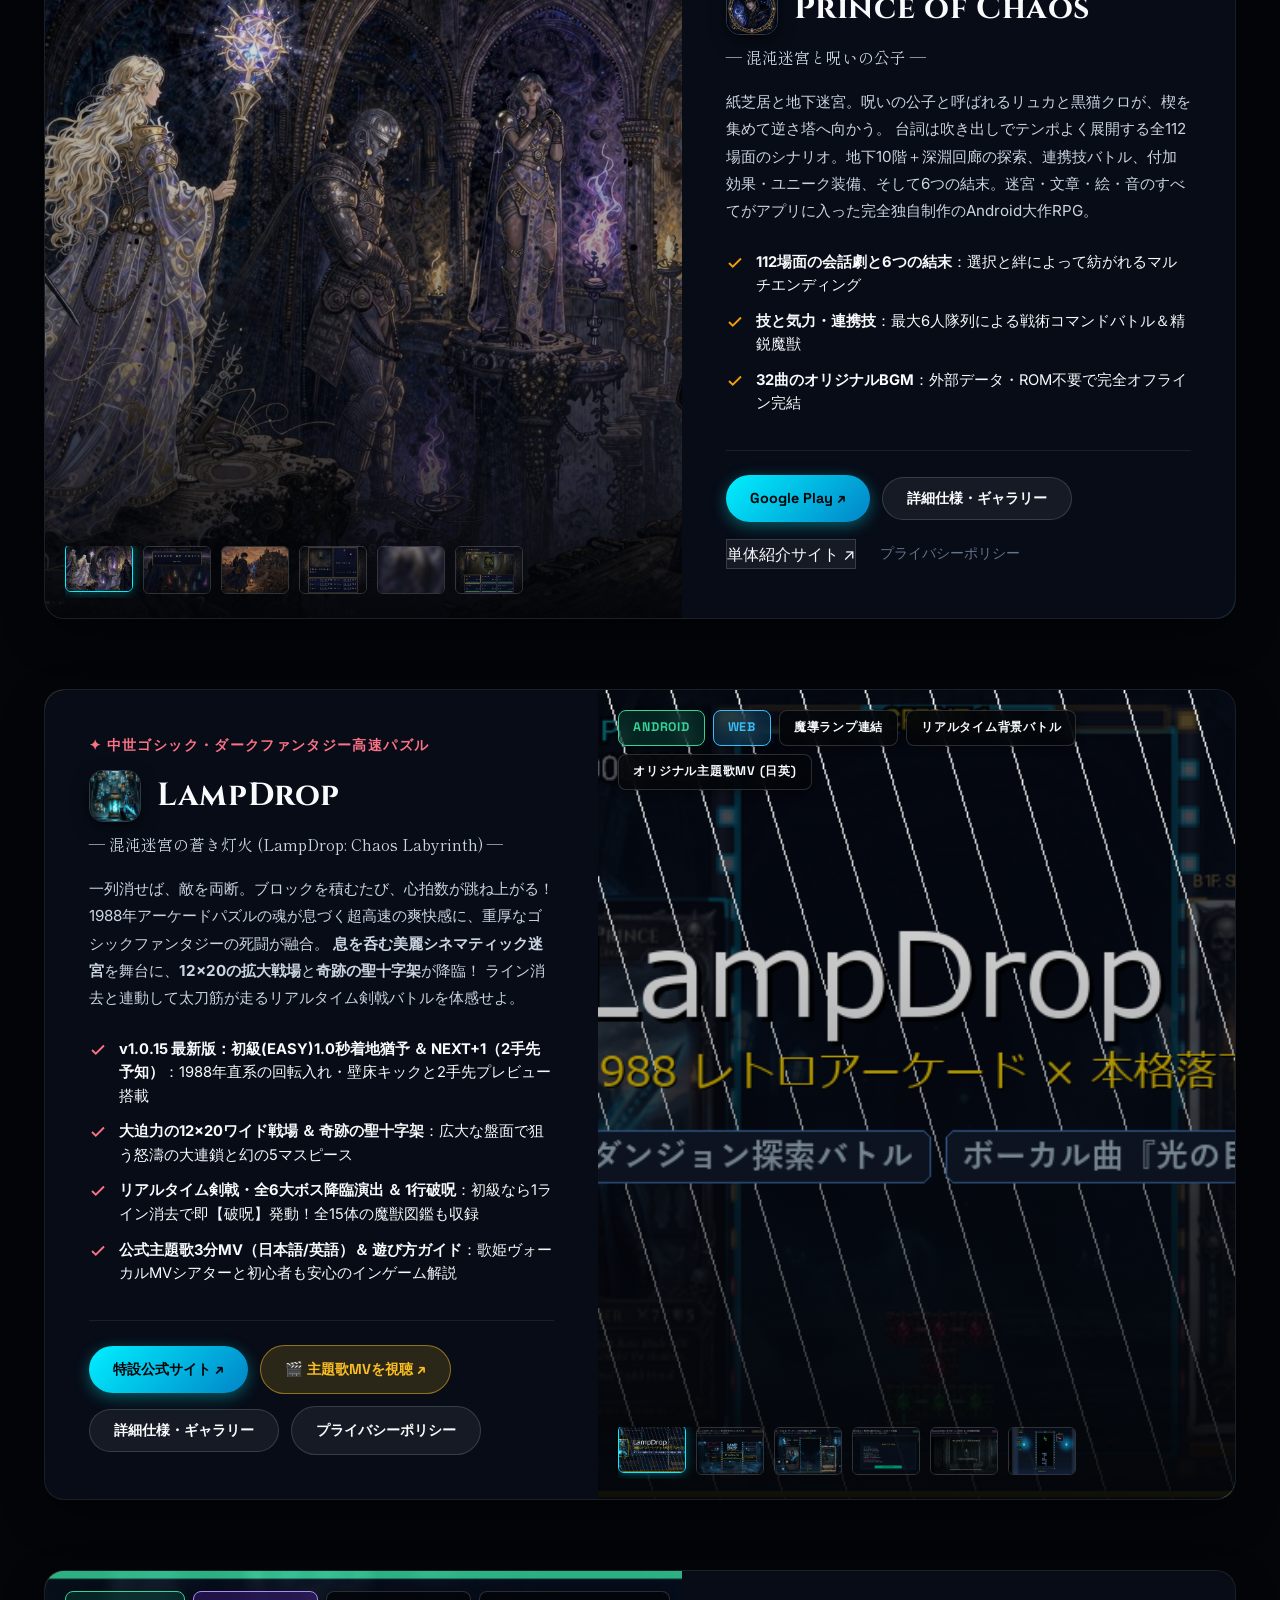
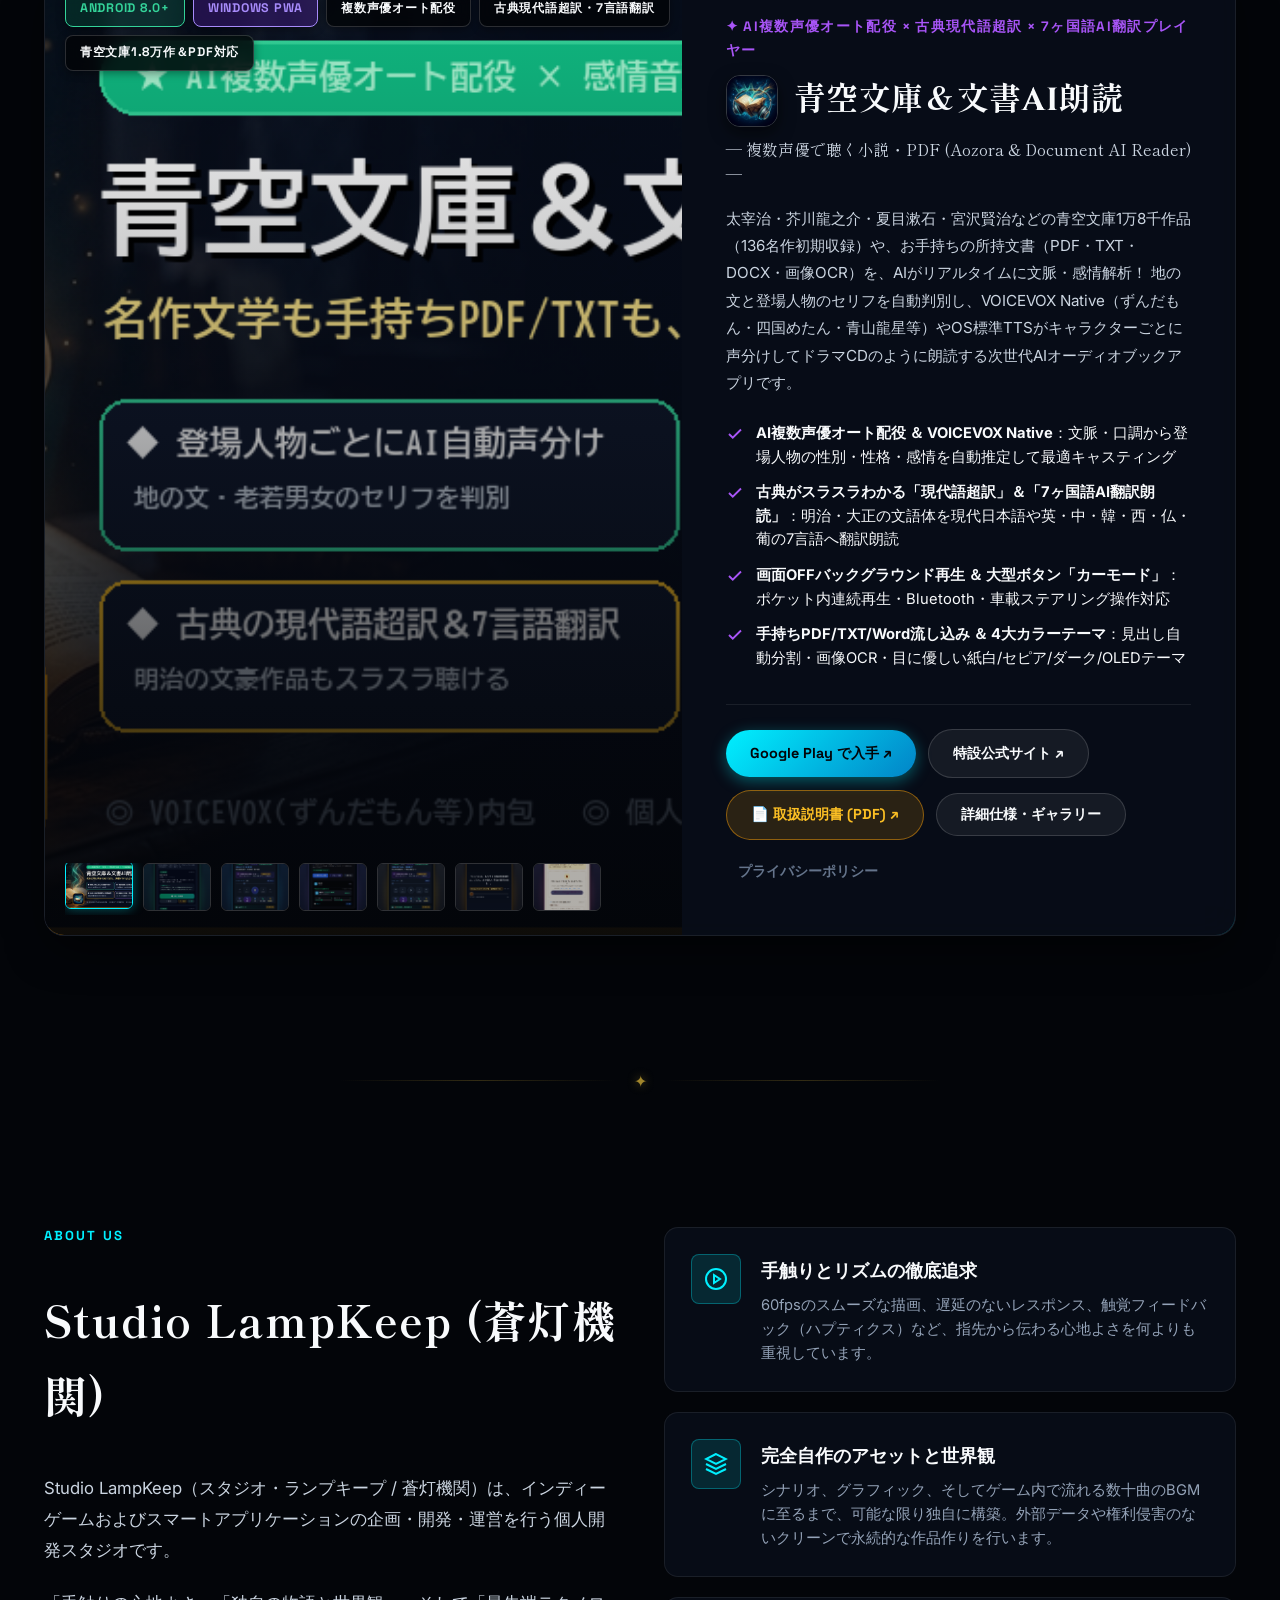
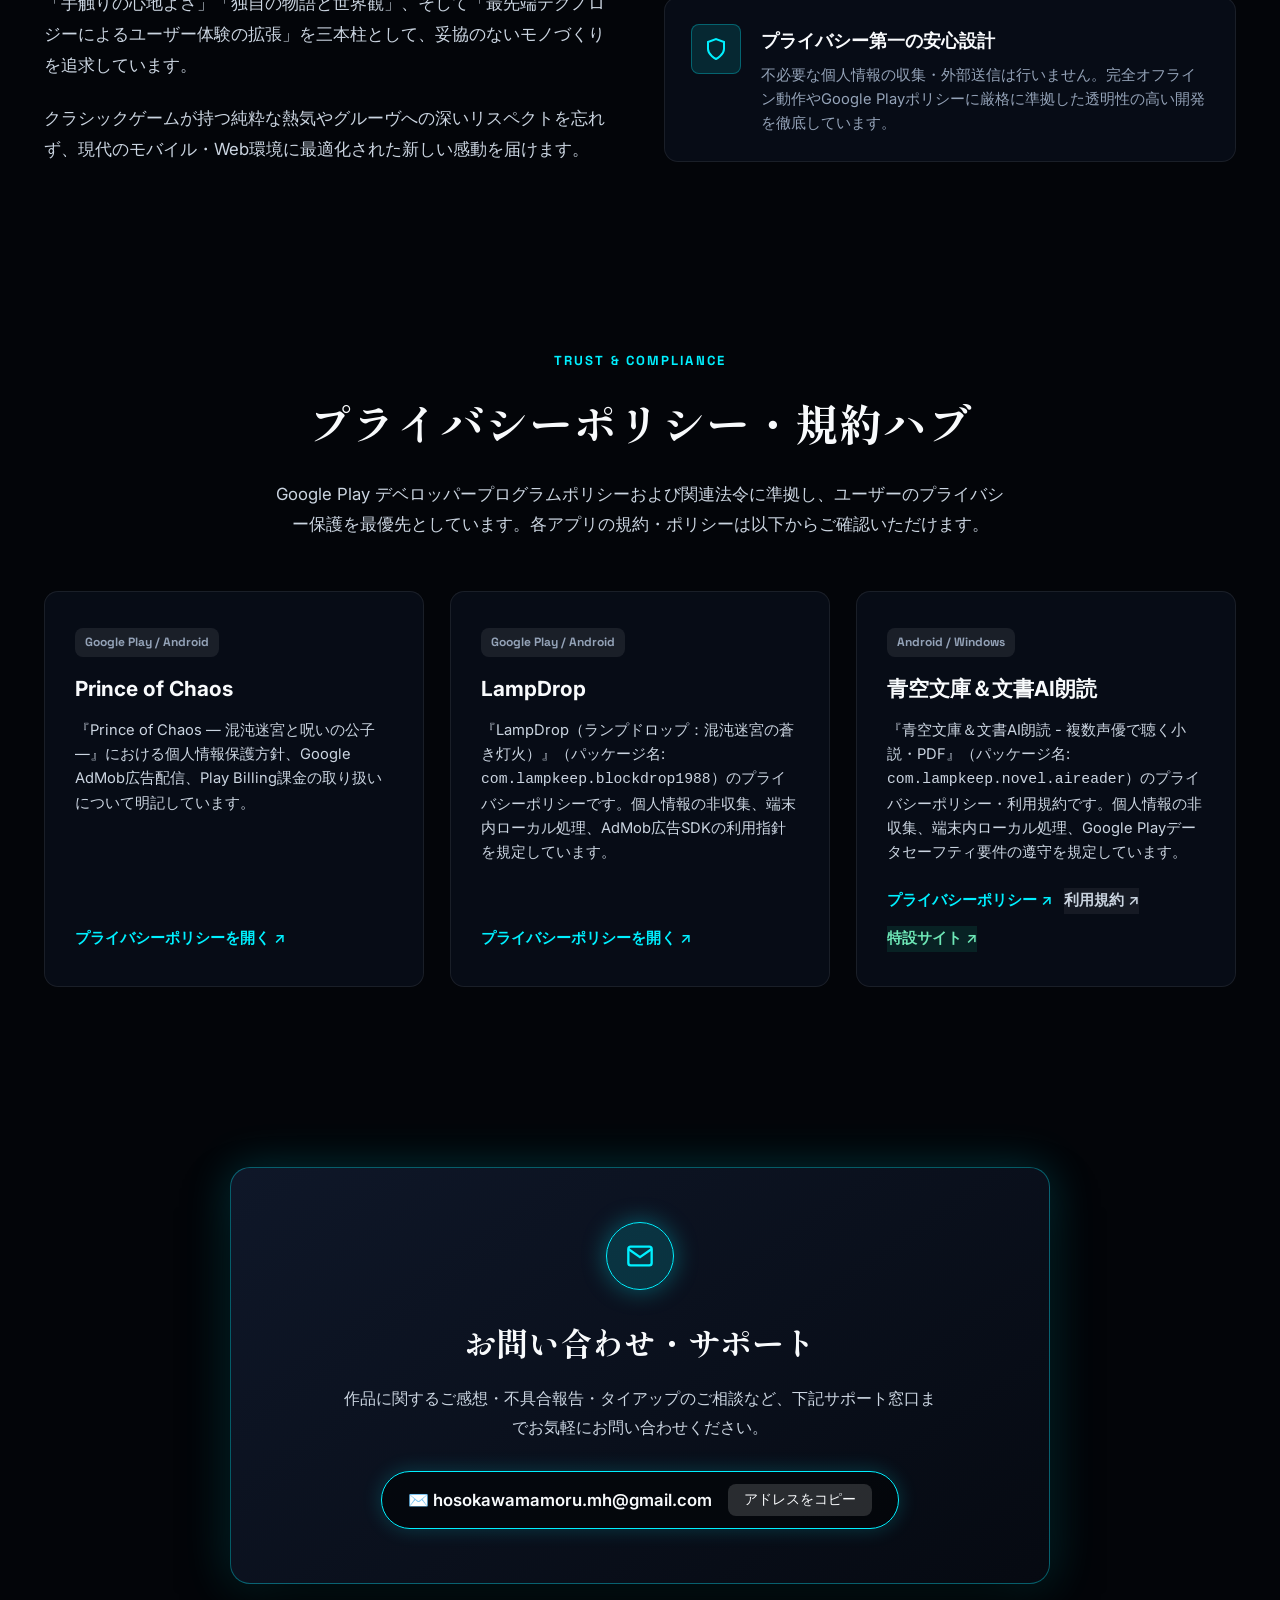
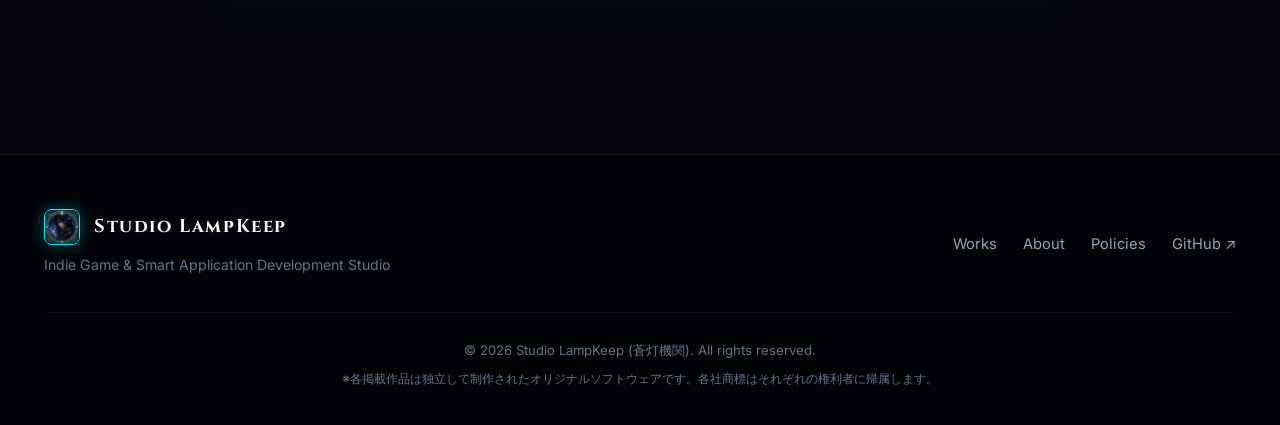
==== commit 4a3512ee: "Update Novel AI Reader promotion assets, v1.7.3 specs, and Google Play store links (com.lampkeep.nov" ====
--- a/index.html
+++ b/index.html
@@ -313,67 +313,68 @@
         <!-- Project 3: Novel AI Reader -->
         <article class="work-card theme-purple" data-category="app">
           <div class="work-visual">
-            <img src="assets/img/novelreader/feature_graphic.png" alt="青空文庫＆小説AI朗読" class="work-visual-main">
+            <img src="assets/img/novelreader/feature_graphic.png" alt="青空文庫＆文書AI朗読" class="work-visual-main">
             <div class="work-visual-overlay"></div>
             <div class="work-visual-badges">
               <span class="badge-tag platform-android">Android 8.0+</span>
               <span class="badge-tag platform-windows">Windows PWA</span>
               <span class="badge-tag">複数声優オート配役</span>
-              <span class="badge-tag">多言語リアルタイム翻訳</span>
-              <span class="badge-tag">完全取扱説明書PDF</span>
+              <span class="badge-tag">古典現代語超訳・7言語翻訳</span>
+              <span class="badge-tag">青空文庫1.8万作＆PDF対応</span>
             </div>
             <div class="work-visual-thumbs">
               <img src="assets/img/novelreader/feature_graphic.png" alt="Feature" data-src="assets/img/novelreader/feature_graphic.png" class="active">
-              <img src="assets/img/novelreader/01_home_screen.png" alt="Home" data-src="assets/img/novelreader/01_home_screen.png">
-              <img src="assets/img/novelreader/02_ai_reanalyze_modal.png" alt="Casting" data-src="assets/img/novelreader/02_ai_reanalyze_modal.png">
-              <img src="assets/img/novelreader/03_player_screen.png" alt="Player" data-src="assets/img/novelreader/03_player_screen.png">
-              <img src="assets/img/novelreader/ui_docked_dark.png" alt="Docked Widget" data-src="assets/img/novelreader/ui_docked_dark.png">
-              <img src="assets/img/novelreader/05_downloads_screen.png" alt="Downloads" data-src="assets/img/novelreader/05_downloads_screen.png">
+              <img src="assets/img/novelreader/promo_01.png" alt="複数声優オート配役" data-src="assets/img/novelreader/promo_01.png">
+              <img src="assets/img/novelreader/promo_02.png" alt="青空文庫1.8万作＆136名作" data-src="assets/img/novelreader/promo_02.png">
+              <img src="assets/img/novelreader/promo_03.png" alt="AI登場人物解析＆音響調整" data-src="assets/img/novelreader/promo_03.png">
+              <img src="assets/img/novelreader/promo_04.png" alt="現代語超訳＆7言語翻訳" data-src="assets/img/novelreader/promo_04.png">
+              <img src="assets/img/novelreader/promo_05.png" alt="画面OFF＆大型カーモード" data-src="assets/img/novelreader/promo_05.png">
+              <img src="assets/img/novelreader/promo_06.png" alt="PDF/TXT文書流し込み" data-src="assets/img/novelreader/promo_06.png">
             </div>
           </div>
 
           <div class="work-info">
             <div>
-              <div class="work-category purple">✦ AI複数声優オート配役 × 感情音声合成 × 多言語翻訳プレイヤー</div>
+              <div class="work-category purple">✦ AI複数声優オート配役 × 古典現代語超訳 × 7ヶ国語AI翻訳プレイヤー</div>
               <div class="work-title-group">
                 <img src="assets/img/novelreader/icon.png" alt="Aozora & Document AI Reader Icon" class="work-app-icon">
-                <h3 class="work-title">青空文庫＆小説AI朗読</h3>
+                <h3 class="work-title">青空文庫＆文書AI朗読</h3>
               </div>
-              <p class="work-subtitle">― 複数声優オート配役プレイヤー (Aozora & Document AI Reader) ―</p>
+              <p class="work-subtitle">― 複数声優で聴く小説・PDF (Aozora & Document AI Reader) ―</p>
               <p class="work-description">
-                太宰治・芥川龍之介・夏目漱石などの青空文庫名作文学や、各種Web小説（なろう/カクヨム等）、お手持ちの所持文書（PDF・TXT・DOCX・画像OCR）を、AIがリアルタイムに文脈・感情解析！
-                地の文とセリフを自動判別し、VOICEVOX Native（ずんだもん等）やOS標準TTSがキャラクターごとに声分けしてドラマCDのように臨場感豊かに朗読する次世代AIオーディオリーダーです。
+                太宰治・芥川龍之介・夏目漱石・宮沢賢治などの青空文庫1万8千作品（136名作初期収録）や、お手持ちの所持文書（PDF・TXT・DOCX・画像OCR）を、AIがリアルタイムに文脈・感情解析！
+                地の文と登場人物のセリフを自動判別し、VOICEVOX Native（ずんだもん・四国めたん・青山龍星等）やOS標準TTSがキャラクターごとに声分けしてドラマCDのように朗読する次世代AIオーディオブックアプリです。
               </p>
 
               <ul class="work-features">
                 <li>
                   <svg width="18" height="18" viewBox="0 0 24 24" fill="none" stroke="currentColor" stroke-width="2.5"><polyline points="20 6 9 17 4 12"></polyline></svg>
-                  <span><strong>AI複数声優オート配役 ＆ VOICEVOX Native</strong>：文脈・口調から登場人物の性別・性格・感情を自動推定して最適配役</span>
-                </li>
-                <li>
-                  <svg width="18" height="18" viewBox="0 0 24 24" fill="none" stroke="currentColor" stroke-width="2.5"><polyline points="20 6 9 17 4 12"></polyline></svg>
-                  <span><strong>世界初・多言語リアルタイムAI翻訳 ＆ ネイティブ朗読</strong>：日本語小説を英語・中国語・韓国語等へ即時翻訳し、各国語ネイティブ音声で朗読</span>
-                </li>
-                <li>
-                  <svg width="18" height="18" viewBox="0 0 24 24" fill="none" stroke="currentColor" stroke-width="2.5"><polyline points="20 6 9 17 4 12"></polyline></svg>
-                  <span><strong>画面OFFバックグラウンド ＆ 車載・イヤホン連携</strong>：Android FGS準拠、ステアリングスイッチ操作、カーナビAVRCPメタデータ送出</span>
-                </li>
-                <li>
-                  <svg width="18" height="18" viewBox="0 0 24 24" fill="none" stroke="currentColor" stroke-width="2.5"><polyline points="20 6 9 17 4 12"></polyline></svg>
-                  <span><strong>4大カラーテーマ（Paper/Sepia/Dark/OLED）＆ 大型カーモード</strong>：WCAG AAA準拠の視認性と運転専用UI</span>
+                  <span><strong>AI複数声優オート配役 ＆ VOICEVOX Native</strong>：文脈・口調から登場人物の性別・性格・感情を自動推定して最適キャスティング</span>
+                </li>
+                <li>
+                  <svg width="18" height="18" viewBox="0 0 24 24" fill="none" stroke="currentColor" stroke-width="2.5"><polyline points="20 6 9 17 4 12"></polyline></svg>
+                  <span><strong>古典がスラスラわかる「現代語超訳」＆「7ヶ国語AI翻訳朗読」</strong>：明治・大正の文語体を現代日本語や英・中・韓・西・仏・葡の7言語へ翻訳朗読</span>
+                </li>
+                <li>
+                  <svg width="18" height="18" viewBox="0 0 24 24" fill="none" stroke="currentColor" stroke-width="2.5"><polyline points="20 6 9 17 4 12"></polyline></svg>
+                  <span><strong>画面OFFバックグラウンド再生 ＆ 大型ボタン「カーモード」</strong>：ポケット内連続再生・Bluetooth・車載ステアリング操作対応</span>
+                </li>
+                <li>
+                  <svg width="18" height="18" viewBox="0 0 24 24" fill="none" stroke="currentColor" stroke-width="2.5"><polyline points="20 6 9 17 4 12"></polyline></svg>
+                  <span><strong>手持ちPDF/TXT/Word流し込み ＆ 4大カラーテーマ</strong>：見出し自動分割・画像OCR・目に優しい紙白/セピア/ダーク/OLEDテーマ</span>
                 </li>
               </ul>
             </div>
 
             <div class="work-footer">
-              <a href="novel-ai-reader/index.html" class="btn-card-action btn-card-primary">
+              <a href="https://play.google.com/store/apps/details?id=com.lampkeep.novel.aireader" target="_blank" rel="noopener" class="btn-card-action btn-card-primary">
+                Google Play で入手 ↗
+              </a>
+              <a href="novel-ai-reader/index.html" class="btn-card-action btn-card-secondary">
                 特設公式サイト ↗
               </a>
               <a href="novel-ai-reader/小説AI朗読_全機能取扱説明書_完全マニュアル.pdf" download class="btn-card-action" style="background: rgba(245, 158, 11, 0.15); border: 1px solid rgba(245, 158, 11, 0.5); color: #fbbf24; font-weight: 700;">
                 📄 取扱説明書 (PDF) ↗
-              </a>
-              <a href="https://play.google.com/apps/testing/com.surei.naroureader" target="_blank" rel="noopener" class="btn-card-action btn-card-secondary">
-                Google Play テスト ↗
               </a>
               <button class="btn-card-action btn-card-secondary" data-open-modal="novelreader">
                 詳細仕様・ギャラリー
@@ -493,9 +494,9 @@
         <div class="policy-card">
           <div class="policy-card-top">
             <span class="policy-badge">Android / Windows</span>
-            <h3>青空文庫＆小説AI朗読</h3>
+            <h3>青空文庫＆文書AI朗読</h3>
             <p>
-              『青空文庫＆小説AI朗読』（パッケージ名: <code>com.surei.naroureader</code>）のプライバシーポリシー・利用規約です。個人情報の非収集、端末内ローカル処理、Google Playデータセーフティ要件の遵守を規定しています。
+              『青空文庫＆文書AI朗読 - 複数声優で聴く小説・PDF』（パッケージ名: <code>com.lampkeep.novel.aireader</code>）のプライバシーポリシー・利用規約です。個人情報の非収集、端末内ローカル処理、Google Playデータセーフティ要件の遵守を規定しています。
             </p>
           </div>
           <div style="display:flex; flex-wrap:wrap; gap:12px;">
